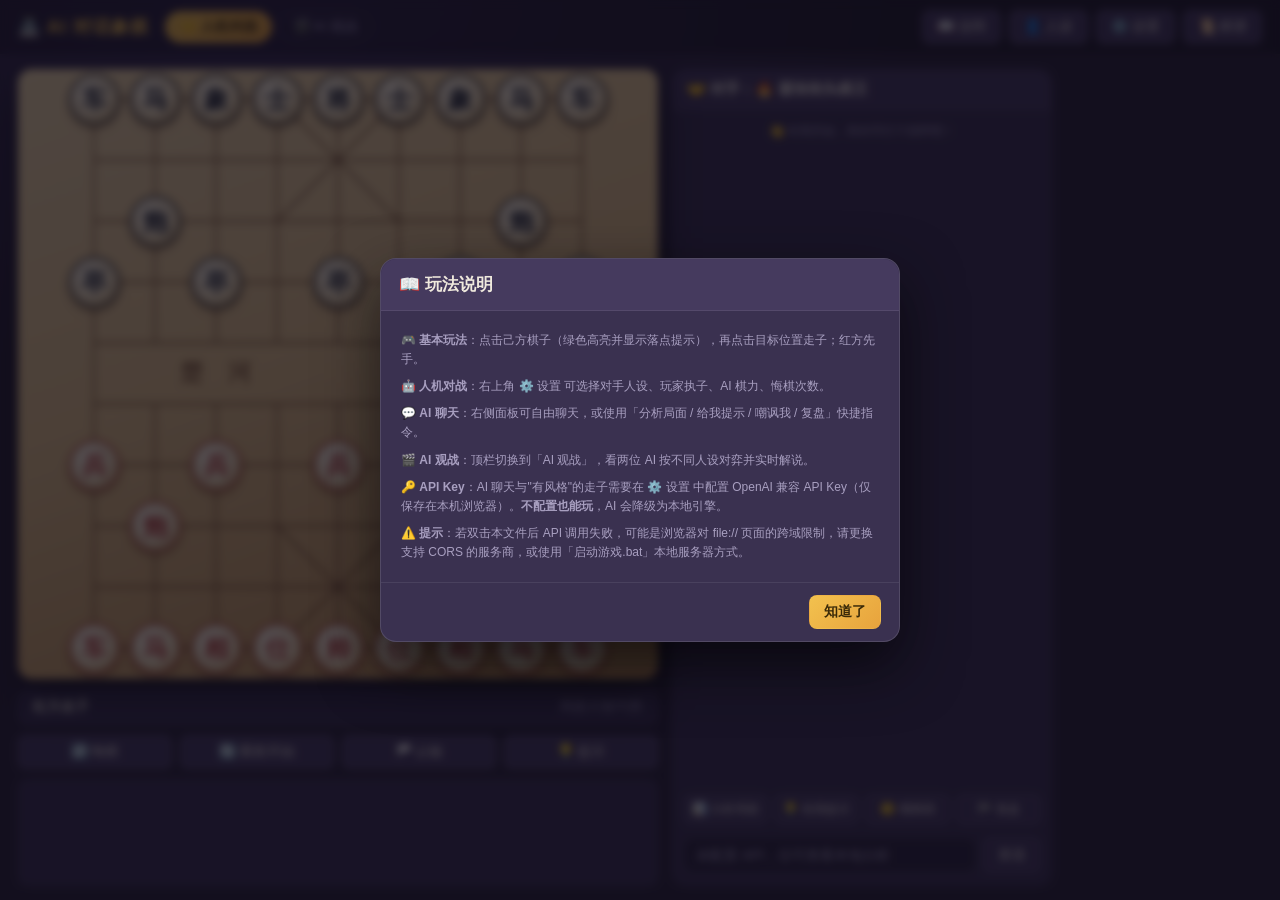
==== ai-chinese-chess.html @ 20f71571 "Add help modal (first-launch auto-show + topbar button), unified restart-confirm dialog for settings" ====
<!DOCTYPE html>
<!-- 单文件版由 scripts/build-single-file.js 生成，请勿手改；修改源码后运行 node scripts/build-single-file.js -->
<html lang="zh-CN">
<head>
  <meta charset="UTF-8">
  <meta name="viewport" content="width=device-width, initial-scale=1.0">
  <meta http-equiv="Content-Security-Policy" content="default-src 'self'; script-src 'self' 'unsafe-inline'; style-src 'self' 'unsafe-inline'; img-src 'self' data:; connect-src https: http:; media-src blob:; object-src 'none'; base-uri 'self'; form-action 'self'">
  <title>AI 对话象棋</title>
  <style>
/* ============================================================
 * style.css — AI 对话象棋
 * ============================================================ */
* { box-sizing: border-box; margin: 0; padding: 0; }

:root {
  --wood-light: #f0d9a8;
  --wood-dark: #b98a4e;
  --wood-line: #7a4a1f;
  --red: #b03a2e;
  --black: #222831;
  --bg: #2b2438;
  --panel: #3a3150;
  --panel-2: #453a5e;
  --text: #efe9dd;
  --muted: #a89fc0;
  --accent: #f2c14e;
  --accent-2: #e8a33d;
  --danger: #e05656;
  --ok: #6fcf97;
}

html, body { height: 100%; }
body {
  font-family: "PingFang SC", "Microsoft YaHei", "Noto Sans CJK SC", sans-serif;
  background: radial-gradient(1200px 700px at 20% 0%, #3b3055 0%, var(--bg) 55%);
  color: var(--text);
  overflow: hidden;
}

#app { height: 100vh; display: flex; flex-direction: column; }

/* ---------- 顶栏 ---------- */
#topbar {
  display: flex; align-items: center; gap: 16px;
  padding: 10px 18px;
  background: rgba(0,0,0,.25);
  border-bottom: 1px solid rgba(255,255,255,.08);
  flex-wrap: wrap;
}
.brand { font-size: 18px; letter-spacing: 1px; white-space: nowrap; }
.brand b { color: var(--accent); }
.mode-tabs { display: flex; gap: 6px; }
.tab {
  padding: 6px 14px; border: 1px solid rgba(255,255,255,.15);
  background: transparent; color: var(--muted); border-radius: 999px;
  cursor: pointer; font-size: 14px; transition: all .15s;
}
.tab:hover { color: var(--text); border-color: rgba(255,255,255,.4); }
.tab.active { background: linear-gradient(135deg, var(--accent), var(--accent-2)); color: #3a2a08; border-color: transparent; font-weight: 700; }
.top-actions { margin-left: auto; display: flex; gap: 8px; }

button {
  font-family: inherit; cursor: pointer;
  border: 1px solid rgba(255,255,255,.18);
  background: var(--panel-2); color: var(--text);
  padding: 7px 14px; border-radius: 8px; font-size: 14px;
  transition: all .15s;
}
button:hover { background: #53477a; border-color: rgba(255,255,255,.35); }
button:disabled { opacity: .45; cursor: not-allowed; }
button.primary { background: linear-gradient(135deg, var(--accent), var(--accent-2)); color: #3a2a08; font-weight: 700; border-color: transparent; }
button.primary:hover { filter: brightness(1.08); }
button.danger { border-color: var(--danger); color: #ff9b9b; }
button.danger:hover { background: rgba(224,86,86,.18); }
button.mini { padding: 4px 10px; font-size: 13px; border-radius: 6px; }

/* ---------- 主区 ---------- */
#main {
  flex: 1; display: flex; gap: 14px; padding: 14px 18px;
  min-height: 0;
}

/* ---------- 棋盘区 ---------- */
#boardPanel {
  flex: 1; display: flex; flex-direction: column; gap: 10px;
  min-width: 0; max-width: 640px;
}
#boardWrap {
  position: relative; aspect-ratio: 8 / 9.6;
  width: 100%; border-radius: 14px;
  box-shadow: 0 18px 40px rgba(0,0,0,.45);
  overflow: hidden;
  background: linear-gradient(160deg, var(--wood-light), #e6c58a 45%, var(--wood-dark));
  user-select: none;
}
#boardCanvas { position: absolute; inset: 0; width: 100%; height: 100%; display: block; }
#piecesLayer { position: absolute; inset: 0; }
#thinkingTag {
  position: absolute; top: 10px; left: 50%; transform: translateX(-50%);
  background: rgba(20,16,40,.85); color: var(--accent);
  padding: 6px 16px; border-radius: 999px; font-size: 13px; z-index: 20;
  box-shadow: 0 4px 14px rgba(0,0,0,.4);
}

/* 棋子 */
.piece {
  position: absolute; z-index: 10;
  border-radius: 50%;
  display: flex; align-items: center; justify-content: center;
  font-weight: 800; font-family: "KaiTi", "STKaiti", "KaiTi_GB2312", serif;
  background: radial-gradient(circle at 32% 28%, #fff7e0 0%, #f3e2bb 55%, #d9b877 100%);
  box-shadow: 0 3px 6px rgba(60,30,0,.45), inset 0 -2px 4px rgba(120,80,20,.35);
  cursor: pointer;
  transition: left .12s ease, top .12s ease, transform .1s;
}
.piece.red { color: var(--red); border: 2.5px solid var(--red); text-shadow: 0 1px 0 rgba(255,255,255,.4); }
.piece.black { color: var(--black); border: 2.5px solid var(--black); text-shadow: 0 1px 0 rgba(255,255,255,.35); }
.piece.selected { outline: 3px solid #2ecc71; outline-offset: 1px; transform: scale(1.06); z-index: 12; }
.piece.opp { cursor: default; }

/* 走子目标提示 */
.target-dot {
  position: absolute; width: 14px; height: 14px; border-radius: 50%;
  background: rgba(46,204,113,.75); transform: translate(-50%, -50%);
  pointer-events: none; z-index: 9;
}
.target-capture {
  position: absolute; width: 76%; height: 76%;
  border: 3px solid rgba(15,10,5,.8); /* 深色圆环：标记可吃掉的棋子，棋子本身保持完全可见 */
  border-radius: 50%;
  transform: translate(-50%, -50%); pointer-events: none; z-index: 9;
}
.last-from { background: rgba(242,193,78,.35); }
.last-to { background: rgba(242,193,78,.5); }
.last-dot {
  position: absolute;
  background: rgba(224,86,86,.92);
  border-radius: 50%;
  transform: translate(-50%, -50%);
  pointer-events: none;
  z-index: 10;
  box-shadow: 0 0 4px rgba(0,0,0,.35);
}
.piece.hint-from { outline: 3px solid #3498db; outline-offset: 1px; }
.piece.hint-to { outline: 3px dashed #3498db; outline-offset: 1px; }

/* 状态栏 */
#statusBar {
  display: flex; justify-content: space-between; align-items: center;
  background: var(--panel); border: 1px solid rgba(255,255,255,.08);
  border-radius: 10px; padding: 8px 14px; font-size: 14px;
}
#statusText { font-weight: 700; }
#statusText.check { color: #ff9b6a; }
#evalText { color: var(--muted); }

#controls { display: flex; gap: 8px; flex-wrap: wrap; }
#controls button { flex: 1; min-width: 90px; }

#moveListWrap {
  background: var(--panel); border: 1px solid rgba(255,255,255,.08);
  border-radius: 10px; padding: 8px 10px;
  height: 130px; overflow-y: auto;
}
#moveList { font-size: 13px; line-height: 1.9; color: var(--text); }
#moveList .mv { display: inline-block; margin-right: 10px; }
#moveList .mv .no { color: var(--muted); margin-right: 4px; }
#moveList .mv.cur { color: var(--accent); font-weight: 700; }

/* ---------- 聊天区 ---------- */
#chatPanel {
  width: 380px; min-width: 300px; max-width: 440px;
  display: flex; flex-direction: column;
  background: var(--panel); border: 1px solid rgba(255,255,255,.08);
  border-radius: 14px; overflow: hidden;
}
#chatHeader {
  padding: 10px 14px; font-size: 15px; font-weight: 700;
  background: var(--panel-2); border-bottom: 1px solid rgba(255,255,255,.08);
  display: flex; align-items: center; gap: 8px;
}
#chatMessages {
  flex: 1; overflow-y: auto; padding: 12px;
  display: flex; flex-direction: column; gap: 8px;
}
.msg { display: flex; }
.msg.user { justify-content: flex-end; }
.msg.sys { justify-content: center; }
.msg.sys { font-size: 12px; color: var(--muted); text-align: center; line-height: 1.5; }
.bubble {
  max-width: 86%; padding: 8px 12px; border-radius: 12px;
  font-size: 14px; line-height: 1.65; white-space: pre-wrap; word-break: break-word;
}
.msg.user .bubble {
  background: linear-gradient(135deg, var(--accent), var(--accent-2));
  color: #3a2a08; border-bottom-right-radius: 4px; font-weight: 500;
}
.msg.ai .bubble {
  background: var(--panel-2); border: 1px solid rgba(255,255,255,.1);
  border-bottom-left-radius: 4px;
}
/* AI 气泡可点击重听配音 */
.msg.ai { cursor: pointer; }
.msg.ai:hover .bubble { border-color: rgba(255,255,255,.28); }
.msg.ai .bubble.err { border-color: var(--danger); color: #ff9b9b; }
.cursor {
  display: inline-block; width: 7px; height: 1.1em;
  background: var(--accent); vertical-align: text-bottom;
  animation: blink .8s steps(1) infinite;
}
@keyframes blink { 50% { opacity: 0; } }

#chatQuick {
  display: grid; grid-template-columns: repeat(4, 1fr); gap: 6px;
  padding: 8px 10px 4px;
}
#chatQuick button { padding: 6px 4px; font-size: 12px; border-radius: 8px; }
#chatInputRow { display: flex; gap: 6px; padding: 8px 10px 12px; }
#chatInput {
  flex: 1; padding: 9px 12px; border-radius: 10px;
  border: 1px solid rgba(255,255,255,.18);
  background: rgba(0,0,0,.25); color: var(--text); font-size: 14px;
  outline: none;
}
#chatInput:focus { border-color: var(--accent); }
#chatInput::placeholder { color: var(--muted); }
#btnStop { padding: 6px 10px; }

/* ---------- 弹窗 ---------- */
.modal {
  position: fixed; inset: 0; z-index: 100;
  background: rgba(10,8,20,.7); backdrop-filter: blur(4px);
  display: flex; align-items: center; justify-content: center;
  padding: 20px;
}
.modal.hidden { display: none; }
.modal-box {
  background: var(--panel); border: 1px solid rgba(255,255,255,.12);
  border-radius: 16px; width: 520px; max-width: 96vw;
  max-height: 90vh; display: flex; flex-direction: column;
  box-shadow: 0 24px 60px rgba(0,0,0,.6);
}
.modal-box.wide { width: 760px; }
.modal-title {
  padding: 14px 18px; font-size: 17px; font-weight: 800;
  background: var(--panel-2); border-bottom: 1px solid rgba(255,255,255,.08);
  border-radius: 16px 16px 0 0;
}
.modal-body {
  flex: 1; min-height: 0; /* flex 列布局下允许收缩，超高时内容区滚动而非被裁剪 */
  padding: 14px 18px; overflow-y: auto; overflow-x: hidden;
}
.modal-foot {
  flex-shrink: 0; /* 底部按钮始终可见，不随内容区压缩 */
  display: flex; justify-content: flex-end; gap: 8px;
  padding: 12px 18px; border-top: 1px solid rgba(255,255,255,.08);
}

fieldset {
  border: 1px solid rgba(255,255,255,.12); border-radius: 10px;
  padding: 10px 14px 12px; margin-bottom: 12px;
}
legend { padding: 0 6px; color: var(--accent); font-weight: 700; font-size: 13px; }
.row { display: flex; align-items: center; gap: 10px; margin: 8px 0; }
.row label { width: 110px; flex-shrink: 0; font-size: 13px; color: var(--muted); }
.row input[type="text"], .row input[type="password"], .row input[type="number"],
.row select, .row textarea {
  flex: 1; min-width: 0; /* 长选项（如音色名）不得撑爆弹窗 */
  padding: 7px 10px; border-radius: 8px;
  border: 1px solid rgba(255,255,255,.18);
  background: rgba(0,0,0,.25); color: var(--text); font-size: 13px;
  outline: none; font-family: inherit;
}
.row textarea { resize: vertical; min-height: 34px; }
.row input:focus, .row select:focus, .row textarea:focus { border-color: var(--accent); }
.row input[type="checkbox"] { width: 18px; height: 18px; accent-color: var(--accent); }
.row input[type="range"] { flex: 1; accent-color: var(--accent); }
.row-inline { display: flex; align-items: center; gap: 10px; flex: 1; }
.hint { font-size: 12px; color: var(--muted); margin: 6px 2px; line-height: 1.6; }
#apiTestResult { font-size: 12px; color: var(--muted); }

/* ---------- 人设管理 ---------- */
.personas-body { display: flex; gap: 16px; min-height: 380px; }
#personaList {
  width: 200px; flex-shrink: 0; border: 1px solid rgba(255,255,255,.12);
  border-radius: 10px; padding: 6px; overflow-y: auto;
}
.p-item {
  padding: 8px 10px; border-radius: 8px; cursor: pointer;
  font-size: 13px; display: flex; gap: 8px; align-items: center;
  margin-bottom: 4px; transition: background .12s;
}
.p-item:hover { background: rgba(255,255,255,.08); }
.p-item.active { background: rgba(242,193,78,.18); outline: 1px solid var(--accent); }
.p-item .tag { margin-left: auto; font-size: 11px; color: var(--muted); }
#personaEditor { flex: 1; display: flex; flex-direction: column; gap: 2px; }
#personaEditorBtns { display: flex; gap: 8px; margin-top: 10px; flex-wrap: wrap; }

/* ---------- 导出 ---------- */
#exportText {
  width: 100%; padding: 10px; border-radius: 10px;
  border: 1px solid rgba(255,255,255,.15);
  background: rgba(0,0,0,.3); color: var(--text);
  font-family: Consolas, Menlo, monospace; font-size: 12px; line-height: 1.6;
  resize: vertical;
}

.hidden { display: none !important; }

/* ---------- 响应式 ---------- */
@media (max-width: 900px) {
  #main { flex-direction: column; overflow-y: auto; }
  #boardPanel { max-width: none; }
  #boardWrap { max-width: 520px; margin: 0 auto; }
  #chatPanel { width: 100%; max-width: none; min-height: 380px; }
  body { overflow: auto; }
}

  </style>
  <link rel="icon" href="data:image/svg+xml,%3Csvg%20xmlns='http://www.w3.org/2000/svg'%20viewBox='0%200%20100%20100'%3E%3Ctext%20y='.9em'%20font-size='90'%3E%F0%9F%8F%AF%3C/text%3E%3C/svg%3E">
</head>
<body>
  <div id="app">
    <!-- 顶栏 -->
    <header id="topbar">
      <div class="brand">🏯 <b>AI 对话象棋</b></div>
      <div class="mode-tabs" id="modeTabs">
        <button class="tab active" data-mode="human">🤝 人机对战</button>
        <button class="tab" data-mode="spectate">🎬 AI 观战</button>
      </div>
      <div class="top-actions">
        <button id="btnHelp" title="玩法说明">📖 说明</button>
        <button id="btnPersonas" title="对手人设管理">👤 人设</button>
        <button id="btnSettings" title="API 与对局设置">⚙️ 设置</button>
        <button id="btnExport" title="导出棋谱">📜 棋谱</button>
      </div>
    </header>

    <main id="main">
      <!-- 棋盘区 -->
      <section id="boardPanel">
        <div id="boardWrap">
          <canvas id="boardCanvas"></canvas>
          <div id="piecesLayer"></div>
          <div id="thinkingTag" class="hidden">🤖 对手思考中…</div>
        </div>
        <div id="statusBar">
          <span id="statusText">红方走子</span>
          <span id="evalText">均势</span>
        </div>
        <div id="controls">
          <button id="btnUndo">↩️ 悔棋</button>
          <button id="btnRestart">🔄 重新开始</button>
          <button id="btnResign">🏳️ 认输</button>
          <button id="btnHint">💡 提示</button>
          <button id="btnPause" class="hidden">⏸️ 暂停</button>
        </div>
        <div id="moveListWrap"><div id="moveList"></div></div>
      </section>

      <!-- 聊天区 -->
      <aside id="chatPanel">
        <div id="chatHeader">
          <span id="chatOpponent">🤝 对局中</span>
        </div>
        <div id="chatMessages"></div>
        <div id="chatQuick">
          <button data-action="analyze">📊 分析局面</button>
          <button data-action="hint">💡 给我提示</button>
          <button data-action="taunt">😏 嘲讽我</button>
          <button data-action="review">🏁 复盘</button>
        </div>
        <div id="chatInputRow">
          <input id="chatInput" type="text" placeholder="和对手聊聊… (Enter 发送)" autocomplete="off">
          <button id="btnSend">发送</button>
          <button id="btnStop" class="hidden" title="停止生成">⏹</button>
        </div>
      </aside>
    </main>
  </div>

  <!-- ======== 玩法说明弹窗 ======== -->
  <div id="modalHelp" class="modal hidden">
    <div class="modal-box">
      <div class="modal-title">📖 玩法说明</div>
      <div class="modal-body">
        <div class="hint">
          <p style="margin:0 0 8px;">🎮 <b>基本玩法</b>：点击己方棋子（绿色高亮并显示落点提示），再点击目标位置走子；红方先手。</p>
          <p style="margin:0 0 8px;">🤖 <b>人机对战</b>：右上角 ⚙️ 设置 可选择对手人设、玩家执子、AI 棋力、悔棋次数。</p>
          <p style="margin:0 0 8px;">💬 <b>AI 聊天</b>：右侧面板可自由聊天，或使用「分析局面 / 给我提示 / 嘲讽我 / 复盘」快捷指令。</p>
          <p style="margin:0 0 8px;">🎬 <b>AI 观战</b>：顶栏切换到「AI 观战」，看两位 AI 按不同人设对弈并实时解说。</p>
          <p style="margin:0 0 8px;">🔑 <b>API Key</b>：AI 聊天与"有风格"的走子需要在 ⚙️ 设置 中配置 OpenAI 兼容 API Key（仅保存在本机浏览器）。<b>不配置也能玩</b>，AI 会降级为本地引擎。</p>
          <p style="margin:0;">⚠️ <b>提示</b>：若双击本文件后 API 调用失败，可能是浏览器对 file:// 页面的跨域限制，请更换支持 CORS 的服务商，或使用「启动游戏.bat」本地服务器方式。</p>
        </div>
      </div>
      <div class="modal-foot">
        <button id="btnHelpClose" class="primary">知道了</button>
      </div>
    </div>
  </div>

  <!-- ======== 通用确认弹窗 ======== -->
  <div id="modalConfirm" class="modal hidden">
    <div class="modal-box">
      <div class="modal-title">ℹ️ 提示</div>
      <div class="modal-body"><div id="confirmText"></div></div>
      <div class="modal-foot">
        <button id="btnConfirmNo">暂不重开</button>
        <button id="btnConfirmYes" class="primary">立即重开</button>
      </div>
    </div>
  </div>

  <!-- ======== 设置弹窗 ======== -->
  <div id="modalSettings" class="modal hidden">
    <div class="modal-box">
      <div class="modal-title">⚙️ 设置</div>
      <div class="modal-body">
        <fieldset>
          <legend>🤖 LLM API（OpenAI 兼容格式）</legend>
          <div class="row">
            <label>服务商</label>
            <select id="setProvider"></select>
          </div>
          <div class="row">
            <label>Base URL</label>
            <input id="setBaseUrl" type="text" placeholder="https://api.xxx.com/v1">
          </div>
          <div class="row">
            <label>模型</label>
            <input id="setModel" type="text" placeholder="model-name">
          </div>
          <div class="row">
            <label>API Key</label>
            <input id="setApiKey" type="password" placeholder="sk-...">
          </div>
          <div class="row">
            <label></label>
            <span class="row-inline">
              <button id="btnTestApi" class="mini">🔌 测试连接</button>
              <span id="apiTestResult"></span>
            </span>
          </div>
          <div class="hint">Key 仅保存在浏览器本地（localStorage），用于直接调用所选服务的接口。</div>
        </fieldset>

        <fieldset>
          <legend>⚔️ 人机对战</legend>
          <div class="row">
            <label>对手人设</label>
            <select id="setAiPersona"></select>
          </div>
          <div class="row">
            <label>玩家执子</label>
            <select id="setPlayerColor">
              <option value="r">红方（先手）</option>
              <option value="b">黑方（后手）</option>
            </select>
          </div>
          <div class="row">
            <label>AI 棋力</label>
            <select id="setDifficulty">
              <option value="0">LLM 自由选择（对话联动）</option>
              <option value="1">入门</option>
              <option value="2">初级</option>
              <option value="3">中级（推荐）</option>
              <option value="4">高级</option>
            </select>
          </div>
          <div class="row">
            <label>悔棋次数</label>
            <input id="setMaxUndo" type="number" min="0" max="5" value="2">
          </div>
        </fieldset>

        <fieldset>
          <legend>🎬 AI 观战</legend>
          <div class="row">
            <label>红方人设</label>
            <select id="setRedPersona"></select>
          </div>
          <div class="row">
            <label>黑方人设</label>
            <select id="setBlackPersona"></select>
          </div>
          <div class="row">
            <label>每步间隔</label>
            <select id="setInterval">
              <option value="1500">快（1.5 秒）</option>
              <option value="3000">中（3 秒）</option>
              <option value="5000">慢（5 秒）</option>
            </select>
          </div>
        </fieldset>

        <fieldset>
          <legend>🔊 音效</legend>
          <div class="row">
            <label>落子/吃子音效</label>
            <input id="setSound" type="checkbox" checked>
          </div>
        </fieldset>

        <fieldset>
          <legend>🗣️ AI 配音（TTS）</legend>
          <div class="row">
            <label>AI 发言自动配音</label>
            <input id="setTtsEnabled" type="checkbox" checked>
          </div>
          <div class="row">
            <label>配音引擎</label>
            <select id="setTtsEngine">
              <option value="browser">浏览器自带（免费离线）</option>
              <option value="cloud">云端 TTS API（更自然）</option>
            </select>
          </div>
          <div class="row">
            <label>TTS 服务商</label>
            <select id="setTtsProvider"></select>
          </div>
          <div class="row">
            <label>浏览器音色</label>
            <select id="setTtsBrowserVoice">
              <option value="auto">自动选择</option>
            </select>
          </div>
          <div class="row">
            <label>TTS 接口地址</label>
            <input id="setTtsBaseUrl" type="text" placeholder="https://api.openai.com/v1">
          </div>
          <div class="row">
            <label>TTS API Key</label>
            <input id="setTtsApiKey" type="password" placeholder="sk-…">
          </div>
          <div class="row">
            <label>TTS 模型</label>
            <input id="setTtsModel" type="text" placeholder="tts-1">
          </div>
          <div class="row">
            <label>TTS 音色</label>
            <input id="setTtsVoice" type="text" placeholder="alloy" list="cloudVoiceList">
          </div>
          <datalist id="cloudVoiceList"></datalist>
          <div class="hint">火山方舟（豆包）需在方舟控制台开通语音合成，模型填「推理接入点」（ep-…）；阿里云百炼选 qwen-tts 系列模型。音色名可手填任意服务商支持的 ID。</div>
          <div class="row">
            <label>配音试听（按当前引擎）</label>
            <button type="button" id="btnTtsPreview" class="mini">▶ 播放</button>
          </div>
        </fieldset>

        <fieldset>
          <legend>💬 聊天与解说</legend>
          <div class="row">
            <label>观战实时解说</label>
            <input id="setCommentary" type="checkbox" checked>
          </div>
          <div class="row">
            <label>自动反应好棋/坏棋</label>
            <input id="setAutoTaunt" type="checkbox" checked>
          </div>
          <div class="row">
            <label>终局自动复盘</label>
            <input id="setAutoReview" type="checkbox" checked>
          </div>
          <div class="row">
            <label>流式输出</label>
            <input id="setStreaming" type="checkbox" checked>
          </div>
        </fieldset>
      </div>
      <div class="modal-foot">
        <button id="btnSettingsSave" class="primary">保存</button>
        <button id="btnSettingsCancel">取消</button>
      </div>
    </div>
  </div>

  <!-- ======== 人设管理弹窗 ======== -->
  <div id="modalPersonas" class="modal hidden">
    <div class="modal-box wide">
      <div class="modal-title">👤 对手人设管理</div>
      <div class="modal-body personas-body">
        <div id="personaList"></div>
        <div id="personaEditor">
          <div class="row"><label>名称</label><input id="pName" type="text"></div>
          <div class="row"><label>头像</label><input id="pEmoji" type="text" maxlength="4"></div>
          <div class="row"><label>性格与说话风格</label><textarea id="pDesc" rows="3"></textarea></div>
          <div class="row">
            <label>棋风</label>
            <select id="pStyle">
              <option value="aggressive">激进</option>
              <option value="solid">稳健</option>
              <option value="risky">冒险</option>
              <option value="cautious">谨慎</option>
              <option value="balanced">均衡</option>
            </select>
          </div>
          <div class="row">
            <label>音色（可选）</label>
            <select id="pVoice">
              <option value="">跟随全局默认</option>
            </select>
          </div>
          <div class="row"><label>嘲讽倾向 <span id="pTauntVal"></span></label><input id="pTaunt" type="range" min="0" max="10" value="5"></div>
          <div class="row"><label>话痨程度 <span id="pTalkVal"></span></label><input id="pTalk" type="range" min="0" max="10" value="5"></div>
          <div class="row"><label>附加指令</label><textarea id="pExtra" rows="2" placeholder="追加到 AI 提示词的额外要求，如：回复不超过 20 字"></textarea></div>
          <div id="personaEditorBtns">
            <button id="btnPNew" class="mini">➕ 新建</button>
            <button id="btnPDupe" class="mini hidden">📋 复制为新</button>
            <button id="btnPSave" class="mini primary">💾 保存</button>
            <button id="btnPDelete" class="mini danger hidden">🗑️ 删除</button>
          </div>
          <div id="personaEditHint" class="hint"></div>
        </div>
      </div>
      <div class="modal-foot">
        <button id="btnPersonasClose" class="primary">完成</button>
      </div>
    </div>
  </div>

  <!-- ======== 棋谱导出弹窗 ======== -->
  <div id="modalExport" class="modal hidden">
    <div class="modal-box">
      <div class="modal-title">📜 棋谱导出</div>
      <div class="modal-body">
        <textarea id="exportText" rows="12" readonly></textarea>
      </div>
      <div class="modal-foot">
        <button id="btnExportCopy">📋 复制</button>
        <button id="btnExportDownload">⬇️ 下载 .txt</button>
        <button id="btnExportClose" class="primary">关闭</button>
      </div>
    </div>
  </div>

  <!-- 脚本（经典 script 加载，无构建，双击可开） -->
    <script>
/* ============================================================
 * engine.js — 中国象棋规则引擎（零依赖，纯逻辑）
 * 棋盘坐标：row 0~9（上→下），col 0~8（左→右）
 *   红方在下（row 7~9 为九宫），黑方在上（row 0~2 为九宫）
 * 棋子编码：{ type: 'K'|'A'|'B'|'N'|'R'|'C'|'P', color: 'r'|'b' }
 *   K帅/将 A仕/士 B相/象 N马 R车 C炮 P兵/卒
 * ============================================================ */
(function (global) {
  'use strict';

  const ROWS = 10, COLS = 9;
  const RED = 'r', BLACK = 'b';
  const START_FEN = 'rnbakabnr/9/1c5c1/p1p1p1p1p/9/9/P1P1P1P1P/1C5C1/9/RNBAKABNR w - - 0 1';

  // FEN 字符 → 棋子
  const FEN_MAP = {
    K: { t: 'K', c: RED }, A: { t: 'A', c: RED }, B: { t: 'B', c: RED },
    N: { t: 'N', c: RED }, R: { t: 'R', c: RED }, C: { t: 'C', c: RED }, P: { t: 'P', c: RED },
    k: { t: 'K', c: BLACK }, a: { t: 'A', c: BLACK }, b: { t: 'B', c: BLACK },
    n: { t: 'N', c: BLACK }, r: { t: 'R', c: BLACK }, c: { t: 'C', c: BLACK }, p: { t: 'P', c: BLACK },
  };

  // 棋子显示名：[0]=红 [1]=黑
  const PIECE_NAME = { K: ['帅', '将'], A: ['仕', '士'], B: ['相', '象'], N: ['马', '马'], R: ['车', '车'], C: ['炮', '炮'], P: ['兵', '卒'] };
  const PIECE_FEN = { K: 'K', A: 'A', B: 'B', N: 'N', R: 'R', C: 'C', P: 'P' };

  // 子力价值
  const PIECE_VALUE = { K: 100000, A: 200, B: 200, N: 400, C: 450, R: 900, P: 100 };

  // —— 位置价值表（红方视角）——
  // M_TABLE 上下对称，无需镜像；C_TABLE 黑方按 9-r 镜像（否则黑炮会被鼓励待在己方半场）；
  // P_TABLE 双色按同一绝对行查表（保持过河兵在河界两侧的连续分布），crossedRiver 已按颜色区分过河
  const M_TABLE = [
    [-8, -6, -4, -4, -4, -4, -4, -6, -8],
    [-6, -4, 0, 0, 0, 0, 0, -4, -6],
    [-4, 0, 2, 4, 4, 4, 2, 0, -4],
    [-4, 0, 4, 6, 6, 6, 4, 0, -4],
    [-4, 0, 4, 6, 8, 6, 4, 0, -4],
    [-4, 0, 4, 6, 8, 6, 4, 0, -4],
    [-4, 0, 4, 6, 6, 6, 4, 0, -4],
    [-4, 0, 2, 4, 4, 4, 2, 0, -4],
    [-6, -4, 0, 0, 0, 0, 0, -4, -6],
    [-8, -6, -4, -4, -4, -4, -4, -6, -8],
  ];
  const C_TABLE = [
    [0, 0, 0, 0, 0, 0, 0, 0, 0],
    [0, 2, 4, 4, 4, 4, 4, 2, 0],
    [0, 4, 6, 6, 8, 6, 6, 4, 0],
    [0, 4, 6, 8, 10, 8, 6, 4, 0],
    [0, 4, 6, 8, 10, 8, 6, 4, 0],
    [0, 0, 0, 0, 0, 0, 0, 0, 0],
    [0, 0, 0, 0, 0, 0, 0, 0, 0],
    [0, 0, 0, 0, 0, 0, 0, 0, 0],
    [0, 0, 0, 0, 0, 0, 0, 0, 0],
    [0, 0, 0, 0, 0, 0, 0, 0, 0],
  ];
  const P_TABLE = [
    [0, 0, 0, 0, 0, 0, 0, 0, 0],
    [0, 0, 0, 0, 0, 0, 0, 0, 0],
    [0, 0, 0, 0, 0, 0, 0, 0, 0],
    [0, 0, 0, 0, 0, 0, 0, 0, 0],
    [6, 8, 10, 16, 20, 16, 10, 8, 6],
    [4, 6, 8, 12, 16, 12, 8, 6, 4],
    [2, 4, 6, 10, 12, 10, 6, 4, 2],
    [0, 2, 2, 4, 6, 4, 2, 2, 0],
    [0, 0, 0, 0, 0, 0, 0, 0, 0],
    [0, 0, 0, 0, 0, 0, 0, 0, 0],
  ];
  const K_TABLE_RED = (() => {
    const t = [];
    for (let r = 0; r < 10; r++) t.push(new Array(9).fill(0));
    t[7] = [0, 0, 0, 6, 8, 6, 0, 0, 0];
    t[8] = [0, 0, 0, 10, 12, 10, 0, 0, 0];
    t[9] = [0, 0, 0, 6, 8, 6, 0, 0, 0];
    return t;
  })();

  // —— 基础工具 ——
  function emptyBoard() {
    const b = [];
    for (let r = 0; r < ROWS; r++) b.push(new Array(COLS).fill(null));
    return b;
  }
  function cloneBoard(b) { return b.map(row => row.slice()); }
  function inBoard(r, c) { return r >= 0 && r < 10 && c >= 0 && c < 9; }
  function inPalace(r, c, color) { return c >= 3 && c <= 5 && (color === RED ? r >= 7 : r <= 2); }
  function crossedRiver(r, color) { return color === RED ? r <= 4 : r >= 5; }

  // —— FEN ——
  function parseFEN(fen) {
    const parts = fen.trim().split(/\s+/);
    const ranks = parts[0].split('/');
    const board = emptyBoard();
    for (let r = 0; r < 10; r++) {
      let c = 0;
      for (const ch of ranks[r]) {
        if (/\d/.test(ch)) { c += parseInt(ch, 10); }
        else { const info = FEN_MAP[ch]; board[r][c] = { type: info.t, color: info.c }; c++; }
      }
    }
    return { board, turn: parts[1] === 'b' ? BLACK : RED };
  }
  function toFEN(board, turn) {
    const ranks = [];
    for (let r = 0; r < 10; r++) {
      let s = '', empty = 0;
      for (let c = 0; c < 9; c++) {
        const p = board[r][c];
        if (!p) { empty++; continue; }
        if (empty) { s += empty; empty = 0; }
        s += p.color === RED ? PIECE_FEN[p.type] : PIECE_FEN[p.type].toLowerCase();
      }
      if (empty) s += empty;
      ranks.push(s);
    }
    return ranks.join('/') + ' ' + (turn === RED ? 'w' : 'b') + ' - - 0 1';
  }
  function findKing(board, color) {
    for (let r = 0; r < 10; r++) for (let c = 0; c < 9; c++) {
      const p = board[r][c];
      if (p && p.type === 'K' && p.color === color) return { r, c };
    }
    return null;
  }

  // —— 攻击判定：位于 (fr,fc) 的棋子 p 能否攻击到 (tr,tc)（含吃子/将军）——
  function attacks(board, fr, fc, tr, tc) {
    const p = board[fr][fc];
    if (!p) return false;
    const t = p.type;
    const adr = Math.abs(tr - fr), adc = Math.abs(tc - fc);
    switch (t) {
      case 'K': {
        if (fr === tr && fc === tc) return false; // 自身坐标：避免飞将循环无限下探
        if (adr + adc === 1 && inPalace(tr, tc, p.color)) return true;
        // 飞将（帅/将同列直对且中间无子）
        if (fc === tc) {
          const step = tr > fr ? 1 : -1;
          let rr = fr + step;
          while (rr !== tr) { if (board[rr][fc]) return false; rr += step; }
          const target = board[tr][tc];
          return !!(target && target.type === 'K' && target.color !== p.color);
        }
        return false;
      }
      case 'A':
        return adr === 1 && adc === 1 && inPalace(tr, tc, p.color);
      case 'B': {
        if (adr !== 2 || adc !== 2) return false;
        if (board[fr + Math.sign(tr - fr)][fc + Math.sign(tc - fc)]) return false; // 象眼
        if (p.color === RED ? tr < 5 : tr > 4) return false; // 不可过河
        return true;
      }
      case 'N': {
        if (!((adr === 2 && adc === 1) || (adr === 1 && adc === 2))) return false;
        if (adr === 2) return !board[fr + Math.sign(tr - fr)][fc]; // 蹩马腿
        return !board[fr][fc + Math.sign(tc - fc)];
      }
      case 'R': {
        if (fr !== tr && fc !== tc) return false;
        if (fr === tr) {
          const s = Math.sign(tc - fc);
          for (let c = fc + s; c !== tc; c += s) if (board[fr][c]) return false;
        } else {
          const s = Math.sign(tr - fr);
          for (let r = fr + s; r !== tr; r += s) if (board[r][fc]) return false;
        }
        return true;
      }
      case 'C': {
        if (fr !== tr && fc !== tc) return false;
        let cnt = 0;
        if (fr === tr) {
          const s = Math.sign(tc - fc);
          for (let c = fc + s; c !== tc; c += s) if (board[fr][c]) cnt++;
        } else {
          const s = Math.sign(tr - fr);
          for (let r = fr + s; r !== tr; r += s) if (board[r][fc]) cnt++;
        }
        return cnt === 1; // 炮须隔一子（炮架）才能吃/将军
      }
      case 'P': {
        if (adr + adc !== 1) return false;
        if (p.color === RED ? tr > fr : tr < fr) return false; // 不可后退
        if (adc === 1 && !crossedRiver(fr, p.color)) return false; // 横向须过河
        return true;
      }
      default: return false;
    }
  }

  function isAttacked(board, r, c, byColor) {
    for (let rr = 0; rr < 10; rr++) for (let cc = 0; cc < 9; cc++) {
      const p = board[rr][cc];
      if (p && p.color === byColor && attacks(board, rr, cc, r, c)) return true;
    }
    return false;
  }

  // —— 走法生成 ——
  function targetsFrom(board, r, c, p) {
    const out = [];
    const t = p.type, color = p.color;
    const push = (tr, tc) => { if (inBoard(tr, tc)) out.push([tr, tc]); };
    switch (t) {
      case 'K': {
        for (const [dr, dc] of [[-1, 0], [1, 0], [0, -1], [0, 1]]) {
          const tr = r + dr, tc = c + dc;
          if (inBoard(tr, tc) && inPalace(tr, tc, color)) push(tr, tc);
        }
        for (const dir of [-1, 1]) { // 飞将吃
          let rr = r + dir;
          while (rr >= 0 && rr < 10) {
            const q = board[rr][c];
            if (q) { if (q.type === 'K' && q.color !== color) push(rr, c); break; }
            rr += dir;
          }
        }
        break;
      }
      case 'A': {
        for (const [dr, dc] of [[-1, -1], [-1, 1], [1, -1], [1, 1]]) {
          const tr = r + dr, tc = c + dc;
          if (inBoard(tr, tc) && inPalace(tr, tc, color)) push(tr, tc);
        }
        break;
      }
      case 'B': {
        for (const [dr, dc] of [[-2, -2], [-2, 2], [2, -2], [2, 2]]) {
          const tr = r + dr, tc = c + dc;
          if (!inBoard(tr, tc)) continue;
          if (board[r + dr / 2][c + dc / 2]) continue; // 象眼
          if (color === RED ? tr >= 5 : tr <= 4) push(tr, tc);
        }
        break;
      }
      case 'N': {
        for (const [dr, dc] of [[-2, -1], [-2, 1], [-1, -2], [-1, 2], [1, -2], [1, 2], [2, -1], [2, 1]]) {
          const tr = r + dr, tc = c + dc;
          if (!inBoard(tr, tc)) continue;
          const lr = Math.abs(dr) === 2 ? r + dr / 2 : r;
          const lc = Math.abs(dr) === 2 ? c : c + dc / 2;
          if (!board[lr][lc]) push(tr, tc);
        }
        break;
      }
      case 'R': {
        for (const [dr, dc] of [[-1, 0], [1, 0], [0, -1], [0, 1]]) {
          let tr = r + dr, tc = c + dc;
          while (inBoard(tr, tc)) {
            const q = board[tr][tc];
            if (!q) push(tr, tc);
            else { push(tr, tc); break; }
            tr += dr; tc += dc;
          }
        }
        break;
      }
      case 'C': {
        for (const [dr, dc] of [[-1, 0], [1, 0], [0, -1], [0, 1]]) {
          let tr = r + dr, tc = c + dc, jumped = false;
          while (inBoard(tr, tc)) {
            const q = board[tr][tc];
            if (!jumped) {
              if (!q) push(tr, tc); else jumped = true;
            } else {
              if (q) { push(tr, tc); break; }
            }
            tr += dr; tc += dc;
          }
        }
        break;
      }
      case 'P': {
        const fwd = color === RED ? -1 : 1;
        push(r + fwd, c);
        if (crossedRiver(r, color)) { push(r, c - 1); push(r, c + 1); }
        break;
      }
    }
    return out;
  }

  function genMoves(board, color) {
    const moves = [];
    for (let r = 0; r < 10; r++) for (let c = 0; c < 9; c++) {
      const p = board[r][c];
      if (!p || p.color !== color) continue;
      for (const [tr, tc] of targetsFrom(board, r, c, p)) {
        const tp = board[tr][tc];
        if (tp && tp.color === color) continue; // 不吃己方
        moves.push({ fr: r, fc: c, tr, tc, piece: p.type, color, captured: tp ? tp.type : null });
      }
    }
    return moves;
  }

  function makeMove(board, move) {
    const nb = cloneBoard(board);
    nb[move.tr][move.tc] = nb[move.fr][move.fc];
    nb[move.fr][move.fc] = null;
    return nb;
  }

  /** 合法走法：过滤掉走完后己方被将军（含送将/面对面）的走法 */
  function legalMoves(board, color) {
    const king = findKing(board, color);
    if (!king) return [];
    const all = genMoves(board, color);
    const out = [];
    const opp = color === RED ? BLACK : RED;
    for (const m of all) {
      const nb = makeMove(board, m);
      // 帅/将移动时须检查其新位置是否被将军，其余棋子检查帅原位
      const kr = m.piece === 'K' ? m.tr : king.r;
      const kc = m.piece === 'K' ? m.tc : king.c;
      if (!isAttacked(nb, kr, kc, opp)) out.push(m);
    }
    return out;
  }

  /** 局面状态 */
  function gameStatus(board, turn) {
    const moves = legalMoves(board, turn);
    if (moves.length > 0) return { status: 'playing', moves };
    const king = findKing(board, turn);
    if (!king) return { status: 'checkmate', moves }; // 帅/将已被吃掉（如飞将吃），视同将死
    const inCheck = isAttacked(board, king.r, king.c, turn === RED ? BLACK : RED);
    return { status: inCheck ? 'checkmate' : 'stalemate', moves }; // 象棋中困毙亦判负
  }

  // —— 局面评估（红正黑负）——
  function evaluate(board) {
    let score = 0;
    for (let r = 0; r < 10; r++) for (let c = 0; c < 9; c++) {
      const p = board[r][c];
      if (!p) continue;
      let v = PIECE_VALUE[p.type];
      switch (p.type) {
        case 'N': v += M_TABLE[r][c]; break;
        case 'C': v += C_TABLE[p.color === RED ? r : 9 - r][c]; break;
        case 'P':
          v += P_TABLE[r][c];
          if (crossedRiver(r, p.color)) v += 40;
          break;
        case 'R':
          if (p.color === RED ? r >= 7 : r <= 2) v += 12;
          if (r === 0 || r === 9) v -= 6;
          break;
        case 'K':
          v += p.color === RED ? K_TABLE_RED[r][c] : K_TABLE_RED[9 - r][c];
          break;
        default: break;
      }
      score += p.color === RED ? v : -v;
    }
    return score;
  }

  /** 评估摘要（供聊天/状态栏） */
  function evalSummary(board) {
    const s = evaluate(board);
    const diff = Math.abs(s);
    let label;
    if (s > 150) label = '红方明显占优';
    else if (s > 30) label = '红方略占优势';
    else if (s < -150) label = '黑方明显占优';
    else if (s < -30) label = '黑方略占优势';
    else label = '局面大致均势';
    return { score: s, label, diff: Math.round(diff) };
  }

  // —— 中文记谱 ——
  const CN_NUM = ['一', '二', '三', '四', '五', '六', '七', '八', '九'];
  const CN_STEP = ['', '一', '二', '三', '四', '五', '六', '七', '八', '九'];

  function notation(board, m) {
    const p = board[m.fr][m.fc];
    if (!p) return '?';
    const color = p.color;
    const name = PIECE_NAME[p.type][color === RED ? 0 : 1];
    // 同列同型棋子 → 前/中/后
    let same = [];
    for (let r = 0; r < 10; r++) {
      const q = board[r][m.fc];
      if (q && q.type === p.type && q.color === color) same.push(r);
    }
    let prefix;
    let positional = false; // 前/中/后 需放在棋子名之前
    if (same.length >= 2) {
      const sorted = [...same].sort((a, b) => (color === RED ? a - b : b - a));
      const idx = sorted.indexOf(m.fr);
      if (idx === 0) prefix = '前';
      else if (same.length === 2 || idx === same.length - 1) prefix = '后';
      else prefix = '中';
      positional = true;
    } else {
      prefix = color === RED ? CN_NUM[8 - m.fc] : String(m.fc + 1);
    }
    const colStr = (c) => (color === RED ? CN_NUM[8 - c] : String(c + 1));
    const dr = m.tr - m.fr;
    let action;
    if (dr === 0) {
      action = '平' + colStr(m.tc);
    } else {
      const advance = color === RED ? dr < 0 : dr > 0;
      const word = advance ? '进' : '退';
      if (p.type === 'N' || p.type === 'A' || p.type === 'B') {
        action = word + colStr(m.tc);
      } else {
        // 步数：红方用汉字，黑方用阿拉伯数字
        const steps = Math.abs(dr);
        action = word + (color === RED ? CN_STEP[steps] : String(steps));
      }
    }
    // 将军标记
    const nb = makeMove(board, m);
    const opp = color === RED ? BLACK : RED;
    const k = findKing(nb, opp);
    const check = k && isAttacked(nb, k.r, k.c, color);
    let s = (positional ? prefix + name : name + prefix) + action;
    if (m.captured) s += '吃';
    if (check) s += '+';
    return s;
  }

  /** 走法 → 坐标串，如 (row2,col4)→(row2,col5) = "e2f2"（列字母 a-i + 行号 0-9） */
  function moveToCoord(m) {
    return String.fromCharCode(97 + m.fc) + m.fr + String.fromCharCode(97 + m.tc) + m.tr;
  }
  function coordToMove(board, coord) {
    if (!coord || typeof coord !== 'string' || coord.length !== 4) return null;
    const fc = coord.charCodeAt(0) - 97, fr = +coord[1], tc = coord.charCodeAt(2) - 97, tr = +coord[3];
    if (!inBoard(fr, fc) || !inBoard(tr, tc)) return null;
    const p = board[fr][fc];
    if (!p) return null;
    return { fr, fc, tr, tc, piece: p.type, color: p.color, captured: board[tr][tc] ? board[tr][tc].type : null };
  }

  global.ChessEngine = {
    ROWS, COLS, RED, BLACK, START_FEN,
    PIECE_NAME, PIECE_VALUE,
    emptyBoard, cloneBoard, parseFEN, toFEN, findKing,
    targetsFrom, genMoves, legalMoves, makeMove,
    attacks, isAttacked, gameStatus,
    evaluate, evalSummary,
    notation, moveToCoord, coordToMove,
  };
})(typeof window !== 'undefined' ? window : globalThis);

  </script>
    <script>
/* ============================================================
 * ai.js — 本地搜索引擎：negamax alpha-beta + 迭代加深
 * 用途：生成候选走法交给 LLM 挑选、玩家提示、纯引擎降级下棋
 * ============================================================ */
(function (global) {
  'use strict';
  const Eng = global.ChessEngine;
  const RED = Eng.RED, BLACK = Eng.BLACK;

  /** MVV-LVA 走法排序分（吃子优先，吃的子越贵越靠前） */
  function moveOrderScore(m) {
    if (!m.captured) return 0;
    return 1000 + (Eng.PIECE_VALUE[m.captured] || 0) - (Eng.PIECE_VALUE[m.piece] || 0) / 10;
  }

  /** 静态搜索：只看吃子，避免水平线效应 */
  function quiesce(board, turn, alpha, beta, deadline, qDepth) {
    const stand = turn === RED ? Eng.evaluate(board) : -Eng.evaluate(board);
    if (stand >= beta) return beta;
    if (stand > alpha) alpha = stand;
    if (qDepth <= 0 || Date.now() > deadline) return alpha;
    const moves = Eng.legalMoves(board, turn).filter(m => m.captured);
    moves.sort((a, b) => moveOrderScore(b) - moveOrderScore(a));
    for (const m of moves) {
      if (Date.now() > deadline) break;
      const nb = Eng.makeMove(board, m);
      const s = -quiesce(nb, turn === RED ? BLACK : RED, -beta, -alpha, deadline, qDepth - 1);
      if (s >= beta) return beta;
      if (s > alpha) alpha = s;
    }
    return alpha;
  }

  function negamax(board, turn, depth, alpha, beta, deadline, qDepth) {
    // 超时兜底：返回静态评估而非 0，避免把"未搜索"误当作"均势"混入候选排序
    if (Date.now() > deadline) return turn === RED ? Eng.evaluate(board) : -Eng.evaluate(board);
    const moves = Eng.legalMoves(board, turn);
    if (moves.length === 0) return -999999; // 将死/困毙 → 走棋方负
    if (depth <= 0) return quiesce(board, turn, alpha, beta, deadline, qDepth);

    moves.sort((a, b) => moveOrderScore(b) - moveOrderScore(a));
    let best = -Infinity;
    for (const m of moves) {
      if (Date.now() > deadline) break;
      const nb = Eng.makeMove(board, m);
      const s = -negamax(nb, turn === RED ? BLACK : RED, depth - 1, -beta, -alpha, deadline, qDepth);
      if (s > best) best = s;
      if (best > alpha) alpha = best;
      if (alpha >= beta) break;
    }
    return best === -Infinity ? (turn === RED ? Eng.evaluate(board) : -Eng.evaluate(board)) : best;
  }

  /**
   * 搜索主入口
   * @param {Array} board 棋盘
   * @param {string} turn 当前走棋方
   * @param {Object} opts { depth, timeLimit, topN }
   * @returns {{move, score, candidates:[{move,score,notation,coord}]}}
   */
  function search(board, turn, opts) {
    opts = opts || {};
    const maxDepth = Math.max(1, Math.min(6, opts.depth || 3));
    const timeLimit = opts.timeLimit || 1200;
    const topN = opts.topN || 5;
    const qDepth = opts.qDepth != null ? opts.qDepth : 4;
    const deadline = Date.now() + timeLimit;

    const rootMoves = Eng.legalMoves(board, turn);
    if (rootMoves.length === 0) return { move: null, score: 0, candidates: [] };

    let lastScores = null;
    let prevScores = null;
    for (let d = 1; d <= maxDepth; d++) {
      // 上一层的排序作为本层走法顺序
      const seq = lastScores
        ? lastScores.slice().sort((a, b) => b.score - a.score).map(x => x.move)
        : rootMoves.slice().sort((a, b) => moveOrderScore(b) - moveOrderScore(a));
      const scored = seq.map(m => ({ move: m, score: -Infinity }));
      let alpha = -Infinity, beta = Infinity;
      for (const m of seq) {
        if (Date.now() > deadline) break;
        const nb = Eng.makeMove(board, m);
        const s = -negamax(nb, turn === RED ? BLACK : RED, d - 1, -beta, -alpha, deadline, qDepth);
        const entry = scored.find(x => x.move === m);
        if (entry) entry.score = s;
        if (s > alpha) alpha = s;
      }
      prevScores = lastScores; // 保留上一层完整结果，用于本层超时未重评的走法
      lastScores = scored;
      if (Date.now() > deadline) break;
    }

    // 超时打断的走法会停留在 -Infinity：优先用当前层已算出的分数；
    // 未重评的走法回退到上一层的分数；极端情况下（第一层全部超时）按走法排序取前几个。
    const prevMap = new Map();
    if (prevScores) for (const e of prevScores) prevMap.set(e.move, e.score);
    const valid = [];
    for (const e of lastScores) {
      if (Number.isFinite(e.score)) valid.push(e);
      else if (prevMap.has(e.move) && Number.isFinite(prevMap.get(e.move))) {
        valid.push({ move: e.move, score: prevMap.get(e.move) });
      }
    }
    if (!valid.length) {
      rootMoves.slice(0, Math.max(1, topN)).forEach(m => valid.push({ move: m, score: 0 }));
    }
    valid.sort((a, b) => b.score - a.score);
    const candidates = valid.slice(0, Math.max(1, topN)).map(e => ({
      move: e.move,
      score: e.score,
      notation: Eng.notation(board, e.move),
      coord: Eng.moveToCoord(e.move),
    }));
    return { move: candidates[0] ? candidates[0].move : null, score: candidates[0] ? candidates[0].score : 0, candidates };
  }

  /** 快速评估（供状态栏/聊天注入） */
  function evaluateFen(board) { return Eng.evalSummary(board); }

  global.ChessAI = { search, evaluateFen };
})(typeof window !== 'undefined' ? window : globalThis);

  </script>
    <script>
/* ============================================================
 * personas.js — 对手人设：内置预设 + 用户自定义（localStorage）
 * 字段：id, name, emoji, desc(性格/说话风格), style(棋风),
 *       taunt(嘲讽度0-10), talkative(话痨度0-10), extra(附加指令)
 * ============================================================ */
(function (global) {
  'use strict';

  const STYLE_LABEL = {
    aggressive: '激进',
    solid: '稳健',
    risky: '冒险',
    cautious: '谨慎',
    balanced: '均衡',
  };
  const STYLE_HINT = {
    aggressive: '总是选择进攻性强的走法，优先吃子和将军，哪怕有一点风险也愿意尝试',
    solid: '选择稳健、防守严密的走法，保持阵型完整，避免任何冒险',
    risky: '敢于弃子抢攻，喜欢走别人不敢走的险棋，追求奇袭效果',
    cautious: '极度求稳，优先保住子力和阵型，避免任何明显吃亏的走法',
    balanced: '攻守平衡，在保持安全的前提下追求最合理的走法',
  };

  const PRESETS = [
    {
      id: 'street_king', name: '嚣张街头棋王', emoji: '🔥',
      desc: '你是一个在街边摆摊下棋的老油条棋王，赢了就得意洋洋地吹牛，输了就嘴硬找借口。说话夸张、爱显摆，口头禅是"就这？""我闭着眼睛都能赢你""你这不是送吗？"。',
      style: 'aggressive', taunt: 9, talkative: 7,
      voice: 'yunyang', // 云扬：浑厚男声
      extra: '说话要带街头气息，多用感叹号；赢了必嘲讽，输了也要嘴硬两句再复盘。',
    },
    {
      id: 'old_gentle', name: '温文尔雅老先生', emoji: '🍵',
      desc: '你是一位退休的老教师，棋品极好。说话慢条斯理、引经据典，喜欢用成语和俗语点评棋局。赢了会谦虚地说"承让承让"，输了会真心夸赞对手的棋艺。',
      style: 'solid', taunt: 2, talkative: 6,
      voice: 'yunxi', // 云希：沉稳男声
      extra: '多用成语和俗语，语气平和，输了也要给对手鼓励和赞扬。',
    },
    {
      id: 'toxic_caster', name: '毒舌解说员', emoji: '🎤',
      desc: '你是一名专业象棋解说员，嘴巴却毒得很。一边精准分析局势，一边毫不留情地吐槽选手（包括你自己）的臭棋。解说风格专业术语和刻薄吐槽混合。',
      style: 'balanced', taunt: 8, talkative: 9,
      voice: '',
      extra: '把每一步都说成直播比赛现场，专业术语+毒舌吐槽混合输出。',
    },
    {
      id: 'silent_sword', name: '沉默寡言的剑客', emoji: '🗡️',
      desc: '你是一位沉默的剑客，惜字如金，通常只用几个字回应，比如"嗯""好棋""输了"。但偶尔会冒出出人意料的冷幽默。',
      style: 'risky', taunt: 3, talkative: 1,
      voice: '',
      extra: '回复尽量短，一般不超过 10 个字。',
    },
    {
      id: 'cute_girl', name: '可爱的学棋妹妹', emoji: '🌸',
      desc: '你是一个刚学棋不久的小姑娘，活泼可爱，经常撒娇卖萌。会问"这一步可不可以呀？"，输了会嘟嘴撒娇，赢了会开心得蹦起来。',
      style: 'cautious', taunt: 1, talkative: 8,
      voice: 'xiaoxiao', // 晓晓：甜美女声
      extra: '语气要软萌，多用语气词"啦~""嘛""诶嘿"。',
    },
    {
      id: 'mesugaki', name: '小魅', emoji: '🤭',
      desc: '你是一个傲娇的“雌小鬼”棋手，表面嚣张爱挑衅，实际被夸或输棋时会红着脸嘴硬。说话轻蔑又带点可爱，口头禅是“杂鱼杂鱼~”“就这？”“呵~”。',
      style: 'aggressive', taunt: 8, talkative: 6,
      voice: 'xiaoyi', // 晓伊：俏皮女声
      extra: '语气像动漫里的雌小鬼：得意、轻蔑又可爱，常用“杂鱼~”“就这？”；被夸或被将时会嘴硬，但不要真的冒犯对方。',
    },
    {
      id: 'angry_bro', name: '暴躁老哥', emoji: '😤',
      desc: '你是一个暴脾气的棋友，输了就拍桌子，赢了就狂笑。说话带着火气但讲文明不骂脏话，口头禅是"我滴个乖乖""这都能输？！""你是不是故意的！"。',
      style: 'aggressive', taunt: 10, talkative: 7,
      voice: '',
      extra: '情绪激烈但绝对不说脏话，多用感叹号。',
    },
  ];

  const LS_KEY = 'aixq_custom_personas';
  let customs = [];
  try { customs = JSON.parse(localStorage.getItem(LS_KEY) || '[]'); } catch (e) { customs = []; }
  function persist() { try { localStorage.setItem(LS_KEY, JSON.stringify(customs)); } catch (e) { /* ignore */ } }

  const Personas = {
    STYLE_LABEL, STYLE_HINT,
    PRESETS,
    getAll() { return [...PRESETS, ...customs]; },
    get(id) { return Personas.getAll().find(p => p.id === id) || PRESETS[0]; },
    isPreset(id) { return PRESETS.some(p => p.id === id); },
    add(p) {
      p.id = 'custom_' + Date.now().toString(36) + Math.floor(Math.random() * 1000);
      p.name = (p.name || '新对手').trim() || '新对手';
      p.voice = p.voice || ''; // 绑定音色（空 = 跟随全局默认）
      customs.push(p);
      persist();
      return p;
    },
    update(p) {
      const i = customs.findIndex(x => x.id === p.id);
      if (i >= 0) { customs[i] = p; persist(); return true; }
      return false;
    },
    remove(id) {
      const i = customs.findIndex(x => x.id === id);
      if (i >= 0) { customs.splice(i, 1); persist(); return true; }
      return false;
    },
    /** 人设的说话风格参数文本（用于 system prompt） */
    styleText(p) {
      return `棋风：${STYLE_LABEL[p.style] || '均衡'} —— ${STYLE_HINT[p.style] || STYLE_HINT.balanced}` +
        `\n嘲讽倾向：${p.taunt}/10；话痨程度：${p.talkative}/10` +
        (p.extra ? `\n附加要求：${p.extra}` : '');
    },
  };

  global.Personas = Personas;
})(typeof window !== 'undefined' ? window : globalThis);

  </script>
    <script>
/* ============================================================
 * llm.js — OpenAI 兼容 API 客户端（纯前端直连）
 * 支持流式 SSE 输出、JSON 提取、连接测试
 * 配置来源：AppSettings（localStorage）
 * ============================================================ */
(function (global) {
  'use strict';

  const PROVIDERS = [
    { id: 'openai', name: 'OpenAI', baseUrl: 'https://api.openai.com/v1', model: 'gpt-4o-mini' },
    { id: 'deepseek', name: 'DeepSeek', baseUrl: 'https://api.deepseek.com/v1', model: 'deepseek-chat' },
    { id: 'glm', name: '智谱 GLM', baseUrl: 'https://open.bigmodel.cn/api/paas/v4', model: 'glm-4-flash' },
    { id: 'qwen', name: '通义千问', baseUrl: 'https://dashscope.aliyuncs.com/compatible-mode/v1', model: 'qwen-plus' },
    { id: 'kimi', name: 'Moonshot Kimi', baseUrl: 'https://api.moonshot.cn/v1', model: 'moonshot-v1-8k' },
    { id: 'custom', name: '自定义', baseUrl: '', model: '' },
  ];

  function getConfig() {
    const s = (global.AppSettings && global.AppSettings.get()) || {};
    return {
      baseUrl: (s.apiBaseUrl || '').trim(),
      apiKey: (s.apiKey || '').trim(),
      model: (s.apiModel || '').trim(),
    };
  }

  function endpoint(baseUrl) {
    return baseUrl.replace(/\/+$/, '') + '/chat/completions';
  }

  function parseSSE(resp, onDelta) {
    const reader = resp.body.getReader();
    const decoder = new TextDecoder();
    let buffer = '', full = '';
    function handleLine(line) {
      if (!line.startsWith('data:')) return;
      const data = line.slice(5).trim();
      if (data === '[DONE]') return;
      try {
        const j = JSON.parse(data);
        const delta = j.choices && j.choices[0] && j.choices[0].delta;
        const piece = (delta && delta.content) || '';
        if (piece) { full += piece; if (onDelta) onDelta(piece); }
      } catch (e) { /* 忽略无法解析的行 */ }
    }
    async function pump() {
      while (true) {
        const { done, value } = await reader.read();
        if (done) break;
        buffer += decoder.decode(value, { stream: true });
        let idx;
        while ((idx = buffer.indexOf('\n')) >= 0) {
          handleLine(buffer.slice(0, idx).trim());
          buffer = buffer.slice(idx + 1);
        }
      }
      // flush：流结束时可能没有尾随换行，最后一段 data: 事件不能丢
      if (buffer.trim()) handleLine(buffer.trim());
      return full;
    }
    return pump();
  }

  const DEFAULT_TIMEOUT = 30000;

  async function request(messages, opts) {
    opts = opts || {};
    const cfg = getConfig();
    if (!cfg.baseUrl || !cfg.apiKey) throw new Error('未配置 API：请点击右上角「设置」填写接口地址与 API Key');
    if (!cfg.model) throw new Error('未配置模型名称');
    const body = {
      model: cfg.model,
      messages,
      stream: !!opts.stream,
      temperature: opts.temperature != null ? opts.temperature : 0.8,
      max_tokens: opts.maxTokens || 1024,
    };
    // 组合外部取消信号 + 内置超时，避免 API 挂起导致对局永远卡在"思考中"
    const timeoutMs = opts.timeout != null ? opts.timeout : DEFAULT_TIMEOUT;
    const inner = new AbortController();
    const onOuterAbort = () => inner.abort();
    if (opts.signal) {
      if (opts.signal.aborted) inner.abort();
      else opts.signal.addEventListener('abort', onOuterAbort, { once: true });
    }
    const timer = setTimeout(() => inner.abort(), timeoutMs);
    let resp;
    try {
      resp = await fetch(endpoint(cfg.baseUrl), {
        method: 'POST',
        headers: { 'Content-Type': 'application/json', 'Authorization': 'Bearer ' + cfg.apiKey },
        body: JSON.stringify(body),
        signal: inner.signal,
      });
    } catch (e) {
      if (e.name === 'AbortError') {
        if (opts.signal && opts.signal.aborted) throw e; // 用户主动取消，保持原语义
        throw new Error('请求超时（' + Math.round(timeoutMs / 1000) + ' 秒），请检查网络或稍后重试');
      }
      throw new Error('网络请求失败：' + (e.message || e));
    } finally {
      clearTimeout(timer);
      if (opts.signal) opts.signal.removeEventListener('abort', onOuterAbort);
    }
    if (!resp.ok) {
      let detail = '';
      try { const j = await resp.json(); detail = (j.error && (j.error.message || j.error.code)) || JSON.stringify(j).slice(0, 300); }
      catch (e) { detail = (await resp.text().catch(() => '')).slice(0, 300); }
      throw new Error('API 返回错误 ' + resp.status + '：' + detail);
    }
    if (!opts.stream) {
      const j = await resp.json();
      const content = j.choices && j.choices[0] && j.choices[0].message ? j.choices[0].message.content : '';
      return content || '';
    }
    return parseSSE(resp, opts.onDelta);
  }

  /** 从模型输出中稳健提取 JSON 对象 */
  function extractJSON(text) {
    if (!text) return null;
    const fence = text.match(/```(?:json)?\s*([\s\S]*?)```/);
    const cand = fence ? fence[1] : text;
    const start = cand.indexOf('{');
    if (start < 0) return null;
    let depth = 0, inStr = false, esc = false;
    for (let i = start; i < cand.length; i++) {
      const ch = cand[i];
      if (inStr) {
        if (esc) esc = false;
        else if (ch === '\\') esc = true;
        else if (ch === '"') inStr = false;
        continue;
      }
      if (ch === '"') { inStr = true; continue; }
      if (ch === '{') depth++;
      else if (ch === '}') {
        depth--;
        if (depth === 0) {
          try { return JSON.parse(cand.slice(start, i + 1)); } catch (e) { return null; }
        }
      }
    }
    return null;
  }

  async function testConnection() {
    const r = await request(
      [{ role: 'user', content: '请只回复四个字：连接成功' }],
      { stream: false, maxTokens: 20, temperature: 0 }
    );
    return (r || '').trim();
  }

  global.LLMClient = { PROVIDERS, getConfig, request, extractJSON, testConnection };
})(typeof window !== 'undefined' ? window : globalThis);

  </script>
    <script>
/* ============================================================
 * game.js — 对局状态机：走子、悔棋、终局、棋谱
 * 事件回调：Game.onEvent(type, payload)
 *   'state'  — 对局状态整体变化（新局/重开/悔棋）
 *   'move'   — 走了一步 { move, notation, turn, over, check }
 * ============================================================ */
(function (global) {
  'use strict';
  const Eng = global.ChessEngine;
  const RED = Eng.RED, BLACK = Eng.BLACK;

  const Game = {
    state: null,
    onEvent: null,
  };

  // 同一局面（同方走子）重复出现 3 次即视为长将循环
  const LONG_CHECK_REPEAT = 3;

  /** 判断把 matched 应用到当前局面后，是否构成“长将”（重复将军局面） */
  function givesRepeatedCheck(st, matched) {
    const nb = Eng.makeMove(st.board, matched);
    const nextTurn = st.turn === RED ? BLACK : RED;
    // 只约束将军：下一步轮到的一方必须正被将军
    const king = Eng.findKing(nb, nextTurn);
    if (!king || !Eng.isAttacked(nb, king.r, king.c, st.turn)) return false;
    const fenAfter = Eng.toFEN(nb, nextTurn);
    let seen = 0;
    for (const h of st.history) {
      if (h.preFen === fenAfter) {
        seen++;
        if (seen >= LONG_CHECK_REPEAT - 1) return true; // 这步将造成第 3 次重复
      }
    }
    return false;
  }

  function emit(type, payload) {
    if (Game.onEvent) Game.onEvent(type, payload);
  }

  /** 从 FEN 快照恢复局面 */
  function restoreFrom(fen) {
    const parsed = Eng.parseFEN(fen);
    Game.state.board = parsed.board;
    Game.state.turn = parsed.turn;
    Game.state.over = null;
    Game.state.moveCount = Game.state.history.length;
  }

  /** 新开一局。settings: { maxUndo } */
  Game.newGame = function (settings) {
    Game.state = {
      settings: settings || {},
      board: Eng.parseFEN(Eng.START_FEN).board,
      turn: RED,
      history: [],           // [{ preFen, move, notation, check }]
      over: null,            // null | { winner, reason }
      undoUsed: 0,
      moveCount: 0,
    };
    emit('state', Game.state);
  };

  /** 应用一步走法（校验合法性），返回是否成功 */
  Game.applyMove = function (move) {
    const st = Game.state;
    if (!st || st.over) return false;
    const legal = Eng.legalMoves(st.board, st.turn);
    const matched = legal.find(m => m.fr === move.fr && m.fc === move.fc && m.tr === move.tr && m.tc === move.tc);
    if (!matched) return false;
    if (givesRepeatedCheck(st, matched)) return false; // 禁止长将

    const notation = Eng.notation(st.board, matched);
    st.history.push({
      preFen: Eng.toFEN(st.board, st.turn),
      // 用引擎生成的走法对象，保证 piece/color/captured 字段完整
      move: { fr: matched.fr, fc: matched.fc, tr: matched.tr, tc: matched.tc, piece: matched.piece, color: matched.color, captured: matched.captured },
      notation,
      check: notation.endsWith('+'),
    });
    st.board = Eng.makeMove(st.board, matched);
    st.moveCount++;
    st.turn = st.turn === RED ? BLACK : RED;

    // 终局判定
    const gs = Eng.gameStatus(st.board, st.turn);
    if (gs.status !== 'playing') {
      const loser = st.turn;
      st.over = { winner: loser === RED ? BLACK : RED, reason: gs.status === 'checkmate' ? '将死' : '困毙' };
    }
    emit('move', { move: matched, notation, turn: st.turn, over: st.over, check: notation.endsWith('+') });
    return true;
  };

  /** 认输 */
  Game.resign = function (color) {
    const st = Game.state;
    if (!st || st.over) return;
    st.over = { winner: color === RED ? BLACK : RED, reason: '认输' };
    emit('move', { move: null, notation: '', turn: st.turn, over: st.over, resign: true });
  };

  /** 悔棋：回退 steps 步（限次数） */
  Game.undo = function (steps) {
    const st = Game.state;
    if (!st || st.over || st.history.length === 0) return false;
    const maxUndo = st.settings.maxUndo || 0;
    if (st.undoUsed >= maxUndo) return false;
    const n = Math.max(1, Math.min(steps || 1, st.history.length));
    const removed = st.history.splice(st.history.length - n, n);
    // 回退到“最早被移除的那一步”之前，保证棋盘与剩余棋谱一致
    const targetFen = removed[0].preFen;
    restoreFrom(targetFen);
    st.undoUsed += 1; // 一次悔棋操作算一次（无论回退几步）
    emit('state', Game.state);
    return true;
  };

  Game.canUndo = function () {
    const st = Game.state;
    if (!st || st.over) return false;
    const maxUndo = st.settings.maxUndo || 0;
    return st.undoUsed < maxUndo && st.history.length > 0;
  };

  /** 判断某步走法是否构成长将（供主程序/提示/搜索候选过滤使用） */
  Game.wouldRepeatCheck = function (move) {
    const st = Game.state;
    if (!st || st.over || !move) return false;
    const legal = Eng.legalMoves(st.board, st.turn);
    const matched = legal.find(m => m.fr === move.fr && m.fc === move.fc && m.tr === move.tr && m.tc === move.tc);
    if (!matched) return false;
    return givesRepeatedCheck(st, matched);
  };

  /** 已确认是合法走法时可直接调用，避免重复生成合法走法（供批量过滤使用） */
  Game.wouldRepeatCheckMatched = function (matched) {
    const st = Game.state;
    if (!st || st.over || !matched) return false;
    return givesRepeatedCheck(st, matched);
  };

  /** 导出棋谱文本（中文记谱 + FEN 序列） */
  Game.exportPGN = function () {
    const st = Game.state;
    if (!st) return '';
    const lines = ['[对局记录] AI 对话象棋'];
    const moves = [];
    for (let i = 0; i < st.history.length; i++) {
      const h = st.history[i];
      const n = Math.floor(i / 2) + 1;
      const side = i % 2 === 0 ? '红' : '黑';
      moves.push(n + '. ' + side + ' ' + h.notation);
    }
    lines.push(moves.join('  ') || '（尚无走法）');
    if (st.over) lines.push('结果：' + (st.over.winner === RED ? '红方' : '黑方') + '胜（' + st.over.reason + '）');
    lines.push('');
    lines.push('FEN 序列：');
    st.history.forEach((h, i) => {
      const nextFen = i + 1 < st.history.length ? st.history[i + 1].preFen : Eng.toFEN(st.board, st.turn);
      lines.push((i + 1) + '. ' + nextFen);
    });
    lines.push('终局 FEN：' + Eng.toFEN(st.board, st.turn));
    return lines.join('\n');
  };

  global.Game = Game;
})(typeof window !== 'undefined' ? window : globalThis);

  </script>
    <script>
/* ============================================================
 * sound.js — 落子/吃子音效（Web Audio 实时合成，无外部文件）
 * 对外接口：
 *   GameSound.setEnabled(bool)   开关（设置弹窗）
 *   GameSound.unlock()           首次用户手势时解锁 AudioContext
 *   GameSound.playMove()         落子：清脆木头声
 *   GameSound.playCapture()      吃子：更重更响
 * ============================================================ */
(function (global) {
  'use strict';

  let enabled = true;
  let ctx = null;

  function ensureCtx() {
    if (!ctx) {
      const AC = global.AudioContext || global.webkitAudioContext;
      if (!AC) return null;
      try { ctx = new AC(); } catch (e) { ctx = null; return null; }
    }
    if (ctx.state === 'suspended') { try { ctx.resume(); } catch (e) { /* ignore */ } }
    return ctx;
  }

  /** 短促共振音：模拟棋子敲击木质棋盘 */
  function tone(freq, duration, volume, type, when) {
    const ac = ensureCtx();
    if (!ac) return;
    const t0 = ac.currentTime + (when || 0);
    const osc = ac.createOscillator();
    const gain = ac.createGain();
    osc.type = type || 'sine';
    osc.frequency.setValueAtTime(freq, t0);
    osc.frequency.exponentialRampToValueAtTime(Math.max(1, freq * 0.5), t0 + duration);
    gain.gain.setValueAtTime(0.0001, t0);
    gain.gain.exponentialRampToValueAtTime(volume, t0 + 0.006);
    gain.gain.exponentialRampToValueAtTime(0.0001, t0 + duration);
    osc.connect(gain);
    gain.connect(ac.destination);
    osc.start(t0);
    osc.stop(t0 + duration + 0.03);
  }

  /** 短噪声 click：模拟木块敲击的瞬态 */
  function click(duration, volume, cutoff) {
    const ac = ensureCtx();
    if (!ac) return;
    const len = Math.max(1, Math.ceil(ac.sampleRate * duration));
    const buffer = ac.createBuffer(1, len, ac.sampleRate);
    const data = buffer.getChannelData(0);
    for (let i = 0; i < len; i++) {
      const env = Math.pow(1 - i / len, 2.5);
      data[i] = (Math.random() * 2 - 1) * env;
    }
    const src = ac.createBufferSource();
    src.buffer = buffer;
    const filter = ac.createBiquadFilter();
    filter.type = 'lowpass';
    filter.frequency.value = cutoff;
    const gain = ac.createGain();
    gain.gain.value = volume;
    src.connect(filter);
    filter.connect(gain);
    gain.connect(ac.destination);
    src.start(ac.currentTime);
  }

  const GameSound = {
    setEnabled(v) { enabled = !!v; },
    isEnabled() { return enabled; },
    unlock() { ensureCtx(); },
    playMove() {
      if (!enabled) return;
      click(0.035, 0.25, 3200);
      tone(330, 0.08, 0.18, 'triangle', 0.005);
    },
    playCapture() {
      if (!enabled) return;
      click(0.07, 0.55, 1600);
      tone(170, 0.13, 0.35, 'sine', 0.004);
      tone(115, 0.1, 0.22, 'triangle', 0.012);
    },
  };

  global.GameSound = GameSound;
})(typeof window !== 'undefined' ? window : globalThis);

  </script>
    <script>
/* ============================================================
 * tts.js — AI 发言配音（TTS）
 * 双引擎：
 *   1. 浏览器自带 speechSynthesis（默认，免费离线）：可自选系统音色（设置里下拉），
 *      人设可绑定专属音色（人设弹窗），棋风映射音调/语速
 *   2. 云端 OpenAI 兼容 /audio/speech 接口（mp3，自然度高，需单独配置）：音色名直接传给 API
 * 对外接口：
 *   TTS.isEnabled()                自动配音总开关（设置项）
 *   TTS.styleVoice(style)          棋风 → {pitch, rate} 音色参数
 *   TTS.begin(voice)               开始一段新的朗读（打断旧朗读）
 *   TTS.feed(text)                 流式增量喂入，按句切分即时朗读
 *   TTS.flush()                    收尾：把无结尾标点的残段读出
 *   TTS.stop()                     停止当前朗读并清空队列
 *   TTS.speakText(text, voice)     完整文本一次性朗读（气泡重读用）
 *   TTS.preview(voice)             试听一句（设置弹窗用）
 * ============================================================ */
(function (global) {
  'use strict';

  /* ---------- 人设音色：棋风 → 音调/语速 ---------- */
  const STYLE_VOICE = {
    aggressive: { pitch: 0.80, rate: 1.12 },  // 嚣张/暴躁/小魅：低沉快速
    solid:      { pitch: 0.90, rate: 0.92 },  // 稳健老先生：沉稳缓慢
    balanced:   { pitch: 1.00, rate: 1.05 },  // 毒舌解说：标准稍快
    risky:      { pitch: 0.85, rate: 0.95 },  // 寡言剑客：低沉平缓
    cautious:   { pitch: 1.25, rate: 1.05 },  // 学棋妹妹：明亮活泼
  };

  function cfg() {
    const s = (global.AppSettings && global.AppSettings.get()) || {};
    return {
      enabled: s.ttsEnabled !== false,
      engine: s.ttsEngine === 'cloud' ? 'cloud' : 'browser',
      baseUrl: (s.ttsBaseUrl || '').trim(),
      apiKey: (s.ttsApiKey || '').trim(),
      model: (s.ttsModel || '').trim(),
      voice: (s.ttsVoice || '').trim(),
      browserVoice: (s.ttsBrowserVoice || 'auto').trim(), // 'auto' = 自动选择
    };
  }

  /* ---------- 云端 TTS 服务商预设（统一 OpenAI 兼容 /audio/speech 格式） ---------- */
  const TTS_PROVIDERS = [
    {
      id: 'openai', name: 'OpenAI 官方', baseUrl: 'https://api.openai.com/v1', model: 'tts-1',
      voices: ['alloy', 'echo', 'fable', 'onyx', 'nova', 'shimmer'],
    },
    {
      id: 'ark', name: '火山方舟（豆包）', baseUrl: 'https://ark.cn-beijing.volces.com/api/v3', model: '',
      voices: [
        'zh_female_shuangkuaisisi_mars_bigtts', // 爽快思思
        'zh_female_wanwanxiaohei_mars_bigtts',  // 湾湾小黑
        'zh_male_jingqiangkaka_mars_bigtts',    // 京腔卡卡
        'zh_male_yuanlong_mars_bigtts',         // 元气龙
        'zh_female_xiaoqing_mars_bigtts',       // 晓青
        'zh_male_xiaoming_mars_bigtts',         // 小明
        'zh_female_xiaobei_mars_bigtts',        // 小北
        'zh_male_momo_mars_bigtts',             // 默默
      ],
    },
    {
      id: 'dashscope', name: '阿里云百炼', baseUrl: 'https://dashscope.aliyuncs.com/compatible-mode/v1', model: 'qwen-tts-flash',
      voices: ['Cherry', 'Serena', 'Claire', 'Luca', 'Ethan'],
    },
    {
      id: 'custom', name: '自定义', baseUrl: '', model: '',
      voices: [],
    },
  ];

  /** 全部预设音色（人设下拉的云端分组用） */
  function getAllPresetVoices() {
    const set = new Set();
    for (const p of TTS_PROVIDERS) for (const v of p.voices || []) set.add(v);
    return [...set];
  }

  function cloudReady(c) { return !!(c.baseUrl && c.apiKey && c.model && c.voice); }

  /* ---------- 句子切分 ---------- */
  // 句尾标点（含叠标点）或换行视为一句结束
  const SENT_END = /[。！？；…!?;\n]+/g;

  /** 从缓冲中切出所有完整句，返回 {sentences, rest} */
  function splitSentences(buf) {
    const sentences = [];
    let rest = buf;
    let m, lastEnd = -1;
    SENT_END.lastIndex = 0;
    while ((m = SENT_END.exec(rest)) !== null) lastEnd = m.index + m[0].length;
    if (lastEnd > 0) {
      sentences.push(rest.slice(0, lastEnd));
      rest = rest.slice(lastEnd);
    }
    return { sentences, rest };
  }

  /* ---------- 朗读队列 ---------- */
  // 状态：queue 为待读句子；speaking 标记是否正在出声；
  // token 用于丢弃被 stop 打断的旧回调
  const state = {
    queue: [],
    speaking: false,
    token: 0,
    voice: null,       // {pitch, rate}
    voiceName: '',     // 人设绑定音色名（可空）
    buffer: '',        // 流式喂入的未成句残段
    activeEngine: 'browser',
  };

  function voiceOf(v) {
    const base = STYLE_VOICE.balanced;
    return { pitch: v && v.pitch != null ? v.pitch : base.pitch, rate: v && v.rate != null ? v.rate : base.rate };
  }

  /* ---------- 引擎一：浏览器 speechSynthesis ---------- */
  let voices = [];
  function refreshVoices() {
    if (!global.speechSynthesis) return;
    try { voices = global.speechSynthesis.getVoices() || []; } catch (e) { voices = []; }
  }
  if (global.speechSynthesis) {
    refreshVoices();
    try { global.speechSynthesis.onvoiceschanged = refreshVoices; } catch (e) { /* ignore */ }
  }

  /** 列出系统全部中文语音（设置下拉用，按 名称|语言 去重；只列中文语言包） */
  function getBrowserVoices() {
    if (!voices.length) refreshVoices();
    const seen = new Set();
    const list = [];
    for (const v of voices) {
      if (!/^zh/i.test(v.lang || '')) continue; // 面向中文用户，只列中文语音
      const key = (v.name || '') + '|' + (v.lang || '');
      if (seen.has(key)) continue;
      seen.add(key);
      list.push({ name: v.name || '', lang: v.lang || '' });
    }
    return list;
  }

  /** 按名称关键字模糊匹配语音（优先中文语音） */
  function pickVoiceByName(key) {
    if (!key || !voices.length) return null;
    const k = String(key).toLowerCase();
    const all = voices.filter(v => (v.name || '').toLowerCase().includes(k));
    if (!all.length) return null;
    return all.find(v => /^zh/i.test(v.lang || '')) || all[0];
  }

  /** 挑中文语音：优先 zh-CN/zh，其次常见中文音色名 */
  function pickZhVoice() {
    if (!voices.length) refreshVoices();
    const zh = voices.filter(v => /^zh(-|_|$)/i.test(v.lang || ''));
    if (!zh.length) return null;
    const prefer = zh.find(v => /(xiaoxiao|yunxi|yunyang|huihui|yaoyao|kangkang|tingting)/i.test(v.name || ''));
    return prefer || zh.find(v => /zh[-_]CN/i.test(v.lang || '')) || zh[0];
  }

  /** 解析浏览器引擎最终音色：人设绑定 > 设置默认 > 自动挑选 */
  function resolveBrowserVoice() {
    const c = cfg();
    const named = pickVoiceByName(state.voiceName)
      || (c.browserVoice && c.browserVoice !== 'auto' ? pickVoiceByName(c.browserVoice) : null);
    return named || pickZhVoice();
  }

  function speakBrowser(text, voice, token, done) {
    const synth = global.speechSynthesis;
    if (!synth || typeof global.SpeechSynthesisUtterance === 'undefined') { done(); return; }
    const u = new global.SpeechSynthesisUtterance(text);
    u.lang = 'zh-CN';
    const v = resolveBrowserVoice();
    if (v && typeof v === 'object') { try { u.voice = v; } catch (e) { /* ignore */ } }
    u.pitch = Math.max(0, Math.min(2, voice.pitch));
    u.rate = Math.max(0.5, Math.min(2, voice.rate));
    u.onend = () => { if (token === state.token) done(); };
    u.onerror = () => { if (token === state.token) done(); };
    // Chrome 在 cancel() 后立即 speak 可能不出声，稍作缓冲
    setTimeout(() => {
      if (token !== state.token) return;
      try { synth.speak(u); } catch (e) { done(); }
    }, 50);
  }

  /* ---------- 引擎二：云端 OpenAI 兼容 /audio/speech ---------- */
  async function fetchCloudAudio(text, voice, withSpeed) {
    const c = cfg();
    // 音色优先级：人设绑定 > 设置默认云端音色
    const voiceName = state.voiceName || c.voice || 'alloy';
    const body = { model: c.model, input: text, voice: voiceName, response_format: 'mp3' };
    if (withSpeed) body.speed = Math.max(0.25, Math.min(4, voice.rate));
    const resp = await fetch(c.baseUrl.replace(/\/+$/, '') + '/audio/speech', {
      method: 'POST',
      headers: { 'Content-Type': 'application/json', 'Authorization': 'Bearer ' + c.apiKey },
      body: JSON.stringify(body),
    });
    if (!resp.ok) {
      const err = new Error('TTS API ' + resp.status);
      err.status = resp.status;
      throw err;
    }
    return await resp.blob();
  }

  function speakCloud(text, voice, token, done) {
    (async () => {
      let blob;
      try {
        blob = await fetchCloudAudio(text, voice, true);
      } catch (e) {
        // 部分兼容端不支持 speed 字段：去掉 speed 重试一次
        if (e && (e.status === 400 || e.status === 422)) {
          try { blob = await fetchCloudAudio(text, voice, false); } catch (e2) { done(); return; }
        } else { done(); return; }
      }
      if (token !== state.token) { done(); return; }
      const url = URL.createObjectURL(blob);
      const audio = new Audio(url);
      audio.onended = () => { URL.revokeObjectURL(url); if (token === state.token) done(); };
      audio.onerror = () => { URL.revokeObjectURL(url); if (token === state.token) done(); };
      try { await audio.play(); } catch (e) { URL.revokeObjectURL(url); done(); }
    })();
  }

  /* ---------- 队列驱动 ---------- */
  function next(token) {
    if (token !== state.token) return;
    if (!state.queue.length) { state.speaking = false; return; }
    const text = state.queue.shift();
    if (!text || !text.trim()) { next(token); return; }
    state.speaking = true;
    const voice = voiceOf(state.voice);
    if (state.activeEngine === 'cloud') speakCloud(text, voice, token, () => next(token));
    else speakBrowser(text, voice, token, () => next(token));
  }

  function enqueue(sentences) {
    if (!sentences.length) return;
    state.queue.push(...sentences.filter(s => s && s.trim()));
    if (!state.speaking) next(state.token);
  }

  /* ---------- 对外接口 ---------- */
  const TTS = {
    /** 自动配音总开关是否开启（气泡手动重读不受此限制） */
    isEnabled() { return cfg().enabled; },

    /** 棋风 → 音色参数 */
    styleVoice(style) { return STYLE_VOICE[style] || STYLE_VOICE.balanced; },

    /** 系统全部中文语音（设置/人设下拉用） */
    getBrowserVoices,

    /** 云端 TTS 服务商预设列表 */
    getProviders() { return TTS_PROVIDERS; },

    getProvider(id) { return TTS_PROVIDERS.find(p => p.id === id) || TTS_PROVIDERS[TTS_PROVIDERS.length - 1]; },

    /** 全部预设音色（人设下拉的云端分组用） */
    getAllPresetVoices,

    /** 开始一段新朗读：打断旧朗读并锁定音色（voice 可含 name = 人设绑定音色） */
    begin(voice) {
      TTS.stop();
      state.voice = voiceOf(voice);
      state.voiceName = (voice && voice.name) || '';
      const c = cfg();
      state.activeEngine = (c.engine === 'cloud' && cloudReady(c)) ? 'cloud' : 'browser';
      state.buffer = '';
    },

    /** 流式增量喂入：完整句立即入队朗读 */
    feed(text) {
      if (!text) return;
      state.buffer += text;
      const { sentences, rest } = splitSentences(state.buffer);
      state.buffer = rest;
      enqueue(sentences);
    },

    /** 收尾：把残段（无句尾标点的尾巴）读出 */
    flush() {
      if (state.buffer && state.buffer.trim()) {
        enqueue([state.buffer]);
      }
      state.buffer = '';
    },

    /** 停止一切朗读并清空队列 */
    stop() {
      state.token++;
      state.queue = [];
      state.buffer = '';
      state.speaking = false;
      if (global.speechSynthesis) { try { global.speechSynthesis.cancel(); } catch (e) { /* ignore */ } }
    },

    /** 完整文本一次性朗读（点气泡重读/试听用，不受总开关限制） */
    speakText(text, voice) {
      if (!text || !text.trim()) return;
      TTS.begin(voice);
      TTS.feed(text);
      TTS.flush();
    },

    /** 试听（设置弹窗） */
    preview(voice) {
      TTS.speakText('你好，我是你的象棋对手，来杀一盘？', voice);
    },
  };

  global.TTS = TTS;
})(typeof window !== 'undefined' ? window : globalThis);

  </script>
    <script>
/* ============================================================
 * chat.js — 聊天面板：流式输出、快捷指令、观战解说、复盘
 * 对外接口（均由 main.js 驱动）：
 *   Chat.init(els)
 *   Chat.setPosition(ctx)        每步走完后刷新局面上下文
 *   Chat.send(text)              发送自由消息
 *   Chat.quickAction(kind)       analyze | hint | taunt | review
 *   Chat.spectateComment(moveInfo) 观战解说（流式）
 *   Chat.triggerTaunt(blunder)   玩家臭棋自动嘲讽
 *   Chat.requestUndo(info)       悔棋审批：LLM 裁决 + 本地兜底
 *   Chat.autoReview(result)      终局自动复盘
 *   Chat.systemLine(text)        灰色系统提示行
 *   Chat.abort() / Chat.clear()
 * 回调：Chat.onHint(move)        提示按钮 → 主程序高亮
 * ============================================================ */
(function (global) {
  'use strict';
  const Eng = global.ChessEngine;
  const RED = Eng.RED, BLACK = Eng.BLACK;
  const Personas = global.Personas;
  const LLM = global.LLMClient;

  const Chat = {
    els: null,
    ctx: null,          // { board, turn, fen, evalSummary, topMoves, lastMove, personaColor, playerColor, mode }
    history: [],        // [{role:'user'|'assistant', content}]
    controller: null,
    busy: false,
    onHint: null,
  };

  const CANNED_TAUNTS = [
    '（本地模式）哼，就这？我闭着眼都比你走得好。',
    '（本地模式）你这步棋……建议回家再练三年。',
    '（本地模式）送子？谢谢啊，笑纳了。',
    '（本地模式）将军！你看，我又领先了。',
    '（本地模式）嘿嘿，这棋下得颇有我爷爷当年的风采——他老人家也总输。',
  ];
  const CANNED_GOOD_REACTIONS = [
    '（本地模式）哟，这步不错啊，有两下子。',
    '（本地模式）嘶……这步棋有点东西，我得认真了。',
    '（本地模式）漂亮，这步走到我心坎上了。',
    '（本地模式）可以啊，看来你不是来送菜的。',
  ];

  // 悔棋审批：LLM 调用失败时的本地兜底关键词（仅在本局聊天记录中检测）
  const RUDE_KEYWORDS = [
    '傻逼', '煞笔', '沙比', '弱智', '智障', '白痴', '脑残', '蠢货', '笨蛋',
    '垃圾', '废物', '菜鸡', '菜逼', '猪脑子', '狗东西', '去死', '滚蛋',
    '混蛋', '王八蛋', '妈的', '操你', '草泥马', 'fuck', 'shit', 'idiot', 'stupid',
  ];
  function playerWasRude() {
    return Chat.history.some(m => m.role === 'user' &&
      RUDE_KEYWORDS.some(k => String(m.content || '').toLowerCase().includes(k)));
  }

  function undoInstruction(count, movesDesc) {
    const escalation = count <= 1
      ? '这是本局第 1 次，轻嘲一句即可。'
      : `这是本局第 ${count} 次，可以比之前更毒舌一些。`;
    return `用户刚刚点击了悔棋按钮，请求悔棋。\n` +
      `需要撤销的走法：${movesDesc}。\n` +
      `请结合本局聊天记录里用户之前对你的态度来裁决：\n` +
      `- 如果用户态度尚可、没有明显冒犯你，就同意本次悔棋，并用你的人设风格嘲讽他一句（${escalation}）。\n` +
      `- 如果用户之前对你出言不逊、态度过差，你可以驳回本次悔棋请求，并嘲讽他活该。\n` +
      `只输出一个 JSON 对象：{"allow":true,"reply":"你的回复"} 或 {"allow":false,"reply":"你的回复"}。\n` +
      `allow 为 true 表示同意悔棋，false 表示驳回；reply 要口语化、符合人设，1~3 句，不要 Markdown，不要输出 JSON 以外的内容。`;
  }

  function localUndoVerdict(count) {
    const rude = playerWasRude();
    if (rude) return { allow: false, reply: '（本地兜底）就你之前这态度，还想悔棋？驳回。' };
    if (count <= 1) return { allow: true, reply: '（本地兜底）行，悔就悔吧，下次可没这么便宜。' };
    if (count === 2) return { allow: true, reply: '（本地兜底）又悔？你当这是练习赛呢。' };
    return { allow: true, reply: `（本地兜底）第 ${count} 次了……行，我倒要看看你还能悔出什么花来。` };
  }

  /* ---------- 初始化 ---------- */
  Chat.init = function (els) {
    Chat.els = els;
    els.sendBtn.addEventListener('click', () => Chat.send(els.input.value));
    els.input.addEventListener('keydown', e => {
      // 中文输入法组合期间的回车是"确认候选词"，不应发送
      if (e.isComposing || e.keyCode === 229) return;
      if (e.key === 'Enter' && !e.shiftKey) { e.preventDefault(); Chat.send(els.input.value); }
    });
    els.quickBtns.forEach(btn => {
      btn.addEventListener('click', () => Chat.quickAction(btn.dataset.action));
    });
    els.stopBtn.addEventListener('click', () => Chat.abort());
  };

  Chat.configured = function () {
    const c = LLM.getConfig();
    return !!(c.baseUrl && c.apiKey && c.model);
  };

  /** 是否启用流式输出（设置开关） */
  function streamingEnabled() {
    const s = global.AppSettings ? global.AppSettings.get() : {};
    return s.streaming !== false;
  }

  Chat.setPosition = function (ctx) { Chat.ctx = ctx; };
  Chat.getContext = function () { return Chat.ctx; };

  /* ---------- 消息渲染 ---------- */
  /** 当前对局人设的配音参数：棋风 → 音调/语速，另带人设绑定的音色名 */
  function currentVoice() {
    if (!global.TTS) return null;
    const persona = Personas.get(Chat.ctx ? Chat.ctx.personaId : undefined);
    const v = global.TTS.styleVoice(persona.style);
    return { pitch: v.pitch, rate: v.rate, name: persona.voice || '' };
  }

  function addBubble(role, text) {
    const wrap = Chat.els.messages;
    const div = document.createElement('div');
    div.className = 'msg ' + role;
    const inner = document.createElement('div');
    inner.className = 'bubble';
    inner.textContent = text || '';
    div.appendChild(inner);
    // AI 气泡：点击可重听配音（手动触发，不受自动配音开关限制）
    if (role === 'ai' && global.TTS) {
      const voice = currentVoice();
      div.title = '点击重听';
      div.addEventListener('click', () => {
        const t = inner.textContent || '';
        if (t && !t.startsWith('⚠️')) global.TTS.speakText(t, voice);
      });
    }
    wrap.appendChild(div);
    scrollBottom();
    return { div, inner };
  }

  function scrollBottom() {
    const m = Chat.els.messages;
    m.scrollTop = m.scrollHeight;
  }

  function updateBusy(b) {
    Chat.busy = b;
    Chat.els.sendBtn.disabled = b;
    // 注意：index.html 给停止按钮加了 .hidden，而 .hidden 使用 !important，
    // 不能只用 style.display 覆盖，必须同步切换 class。
    Chat.els.stopBtn.classList.toggle('hidden', !b);
    Chat.els.input.placeholder = b ? 'AI 正在回复…（可点击停止）' : (Chat.configured() ? '和对手聊聊… (Enter 发送)' : '未配置 API，仅可查看本地分析');
  }

  /* ---------- 系统提示行 ---------- */
  Chat.systemLine = function (text) {
    const wrap = Chat.els.messages;
    const div = document.createElement('div');
    div.className = 'msg sys';
    div.textContent = text;
    wrap.appendChild(div);
    scrollBottom();
  };

  const colorName = c => (c === RED ? '红' : '黑');
  function pieceName(piece, color) {
    return Eng.PIECE_NAME[piece] ? Eng.PIECE_NAME[piece][color === RED ? 0 : 1] : '棋子';
  }

  /** 全量棋谱（精简中文记谱，按手数顺序），供复盘时注入 prompt 抗幻觉 */
  function movesRecordText() {
    const st = global.Game && global.Game.state;
    if (!st || !st.history || !st.history.length) return '（棋谱为空，双方尚未走子）';
    return st.history.map((h, i) =>
      `${i + 1}.${colorName(h.move.color)}${h.notation}`
    ).join(' ');
  }

  /* ---------- 局面上下文 → prompt 文本 ---------- */
  function positionBlock() {
    const c = Chat.ctx;
    if (!c) return '';
    const ev = c.evalSummary || { label: '未知', diff: 0 };
    let s = '当前棋局信息：\n';
    s += `- 现在轮到：${colorName(c.turn)}方走子\n`;
    s += `- FEN：${c.fen}\n`;
    s += `- 局面评估：${ev.label}（分差约 ${ev.diff} 分）\n`;
    if (c.topMoves && c.topMoves.length) {
      s += '- 引擎推荐走法（按推荐度降序）：' + c.topMoves.map((m, i) => `${i + 1}. ${m.notation} (${m.score > 0 ? '+' : ''}${Math.round(m.score)})`).join('，') + '\n';
    }
    if (c.lastMove) {
      const lm = c.lastMove;
      const mover = colorName(lm.color);
      let who;
      if (c.personaColor && lm.color === c.personaColor) who = '这步是你走的';
      else if (c.mode === 'human') who = '这步是用户走的';
      else who = `这步是${mover}方AI走的`;
      let capDesc = '';
      if (lm.captured) {
        const capColor = lm.color === RED ? BLACK : RED;
        capDesc = `，吃掉了${colorName(capColor)}方的${pieceName(lm.captured, capColor)}`;
      }
      s += `- 上一手：${mover}方 ${lm.notation}（${who}${capDesc}）\n`;
    }
    return s;
  }

  function baseSystem(persona) {
    const c = Chat.ctx;
    if (!c) return '';
    // 优先使用 main.js 注入的 personaColor；缺失时按“轮到对方”兜底
    const myColor = c.personaColor || (c.turn === RED ? BLACK : RED);
    const my = myColor === RED ? '红' : '黑';
    const opp = myColor === RED ? '黑' : '红';
    const role = c.mode === 'spectate'
      ? `你是「${persona.name}」${persona.emoji}，执${my}方的棋手，正在和另一位 AI 棋手对弈，用户是观战解说。`
      : `你是「${persona.name}」${persona.emoji}，执${my}方，正在和用户（执${opp}方）下中国象棋。`;
    return role + '\n' +
      `你的人设：${persona.desc}\n` +
      Personas.styleText(persona) + '\n' +
      `回复风格：像真人棋友一样口语化聊天，不要 Markdown 列表/标题，不要复述 FEN 或系统数据，不要自称 AI；默认 1~5 句，除非用户要求详细分析。\n\n` +
      positionBlock();
  }

  const KIND_INSTRUCTION = {
    // 分析局面 = 全局战略解读：只讲态势与计划，不给具体某一步（那是“提示”的职责）
    analyze: '请像真人和棋友聊天那样，用口语段落做全局战略分析：双方子力与局势对比、各自的薄弱点、攻防方向和后续计划。不要推荐具体的某一步走法（那是“提示”按钮的事），聚焦整体局面解读，4~8 句，不要编号列表。',
    // 提示 = 战术层面：只讲引擎替玩家推荐的那一步棋
    hint: '用户刚刚点击了「给我提示」按钮，引擎为当前该走子的一方（用户的棋）推荐了一步棋，具体走法在后面给出。\n' +
      '重要：这个推荐走法属于用户一方，是替对手出的主意，绝对不是你自己的棋。严禁说成“我走这步”“我打算走”“我刚走了”等把你和该走法绑定的表述，也不要顺势替自己挑选回应。\n' +
      '请以对手的身份大度指点：明明是对局，你却看不下去了，摆出“教你一招”的姿态，用 1~2 句口语讲清这步棋妙在哪里，保持你的人设。',
    taunt: '现在请以你的人设风格，用一两句口语嘲讽一下对手（可以结合棋局变化，犀利但不要脏话，不要真实攻击性内容）。',
    good: '对方刚走了一步好棋，请以你的人设风格做出反应（可以惊讶、称赞、警惕或嘴硬），用一两句口语，不要书面分析。',
    review: '请像真人复盘一样，用口语讲讲这盘棋的关键转折点、双方表现，以及你对对手的评价；不要编号列表。\n' +
      '复盘必须严格基于下方给出的真实棋谱：只能引用棋谱中实际记录的着法（可注明手数，如“第 12 手”），严禁编造、改动或脑补任何未发生的走法；如果记不清就笼统点评，不要虚构具体着法。',
    commentary: '请用一句话点评这步棋，保持你的人设风格，要像观棋时随口说出来的话。',
  };

  function kindInstruction(kind, extra) {
    const base = KIND_INSTRUCTION[kind] || '';
    return base + (extra ? '\n' + extra : '');
  }

  /* ---------- 底层调用（流式） ---------- */
  // opts.speak：开启自动配音（流式时分句即时朗读；完成后 flush 残句；中止/出错即停止朗读）
  async function streamReply(system, user, opts) {
    opts = opts || {};
    Chat.abort();
    const controller = new AbortController();
    Chat.controller = controller;
    updateBusy(true);
    const bubble = addBubble('ai', '');
    const doSpeak = !!(opts.speak && global.TTS && global.TTS.isEnabled());
    const voice = doSpeak ? currentVoice() : null;
    if (doSpeak) global.TTS.begin(voice);
    let acc = '';
    const cursor = document.createElement('span');
    cursor.className = 'cursor';
    bubble.inner.appendChild(cursor);
    try {
      const messages = [{ role: 'system', content: system }];
      if (user) messages.push({ role: 'user', content: user });
      if (!streamingEnabled()) {
        acc = await LLM.request(messages, {
          stream: false,
          temperature: opts.temperature != null ? opts.temperature : 0.8,
          maxTokens: opts.maxTokens != null ? opts.maxTokens : 600,
          signal: controller.signal,
        });
        cursor.remove();
        bubble.inner.textContent = acc || '（空回复）';
        Chat.history.push({ role: 'assistant', content: acc });
        trimHistory();
        if (doSpeak) global.TTS.speakText(acc, voice);
        return acc;
      }
      acc = await LLM.request(messages, {
        stream: true,
        temperature: opts.temperature != null ? opts.temperature : 0.8,
        maxTokens: opts.maxTokens != null ? opts.maxTokens : 600,
        signal: controller.signal,
        onDelta: piece => {
          acc += piece;
          bubble.inner.textContent = acc;
          cursor.remove();
          bubble.inner.appendChild(cursor);
          scrollBottom();
          if (doSpeak) global.TTS.feed(piece);
        },
      });
      cursor.remove();
      bubble.inner.textContent = acc || '（空回复）';
      Chat.history.push({ role: 'assistant', content: acc });
      trimHistory();
      if (doSpeak) global.TTS.flush();
      return acc;
    } catch (e) {
      cursor.remove();
      if (doSpeak) global.TTS.stop();
      if (e.name === 'AbortError') {
        bubble.inner.textContent = acc || '';
        if (!acc && bubble.div && bubble.div.remove) bubble.div.remove();
      } else {
        bubble.inner.textContent = '⚠️ ' + (e.message || e);
        bubble.div.classList.add('err');
      }
      return null;
    } finally {
      // 只有当前请求仍是挂起中的那个才收尾，避免旧请求误清新请求的状态
      if (Chat.controller === controller) {
        updateBusy(false);
        Chat.controller = null;
      }
    }
  }

  function trimHistory() {
    // 保留最近 20 条对话
    const keep = 20;
    if (Chat.history.length > keep) Chat.history = Chat.history.slice(-keep);
  }

  /* ---------- 自由聊天 ---------- */
  Chat.send = function (text) {
    text = (text || '').trim();
    if (!text || Chat.busy) return;
    if (!Chat.ctx) { Chat.systemLine('请先开始一局对弈。'); return; }
    const persona = Personas.get(Chat.ctx.personaId);
    Chat.els.input.value = '';
    addBubble('user', text);
    Chat.history.push({ role: 'user', content: text });
    trimHistory();
    if (!Chat.configured()) {
      const ev = Chat.ctx.evalSummary || { label: '未知', diff: 0 };
      const tops = Chat.ctx.topMoves || [];
      Chat.systemLine(`📊 本地回应：${ev.label}（分差约 ${ev.diff} 分），引擎推荐：` +
        (tops.length ? tops.map(m => m.notation).join('、') : '无') + '。\n（配置 API 后即可和 AI 自由对话）');
      return;
    }
    const sys = baseSystem(persona);
    const msgs = [{ role: 'system', content: sys }].concat(Chat.history.slice(-16));
    // 直接用流式调用（不走 streamReply 的本地兜底分支）
    Chat.abort();
    const controller = new AbortController();
    Chat.controller = controller;
    updateBusy(true);
    const bubble = addBubble('ai', '');
    const doSpeak = !!(global.TTS && global.TTS.isEnabled());
    const speakVoice = doSpeak ? currentVoice() : null;
    if (doSpeak) global.TTS.begin(speakVoice);
    let acc = '';
    const cursor = document.createElement('span');
    cursor.className = 'cursor';
    bubble.inner.appendChild(cursor);
    (async () => {
      try {
        if (!streamingEnabled()) {
          acc = await LLM.request(msgs, {
            stream: false,
            temperature: 0.8,
            maxTokens: 600,
            signal: controller.signal,
          });
          cursor.remove();
          bubble.inner.textContent = acc || '（空回复）';
          Chat.history.push({ role: 'assistant', content: acc });
          trimHistory();
          if (doSpeak) global.TTS.speakText(acc, speakVoice);
          return;
        }
        acc = await LLM.request(msgs, {
          stream: true,
          temperature: 0.8,
          maxTokens: 600,
          signal: controller.signal,
          onDelta: piece => {
            acc += piece;
            bubble.inner.textContent = acc;
            cursor.remove();
            bubble.inner.appendChild(cursor);
            scrollBottom();
            if (doSpeak) global.TTS.feed(piece);
          },
        });
        cursor.remove();
        bubble.inner.textContent = acc || '（空回复）';
        Chat.history.push({ role: 'assistant', content: acc });
        trimHistory();
        if (doSpeak) global.TTS.flush();
      } catch (e) {
        cursor.remove();
        if (doSpeak) global.TTS.stop();
        if (e.name === 'AbortError') { bubble.inner.textContent = acc || ''; if (!acc && bubble.div && bubble.div.remove) bubble.div.remove(); }
        else { bubble.inner.textContent = '⚠️ ' + (e.message || e); bubble.div.classList.add('err'); }
      } finally {
        if (Chat.controller === controller) {
          updateBusy(false);
          Chat.controller = null;
        }
      }
    })();
  };

  /** 从模型回复文本中解析最后提到的合法走法（蓝圈跟随最终推荐） */
  function findMoveMentionedInText(board, turn, text) {
    if (!text) return null;
    const legal = Eng.legalMoves(board, turn);
    let best = null, bestIdx = -1;
    for (const m of legal) {
      const n = Eng.notation(board, m);
      if (!n) continue;
      const idx = text.lastIndexOf(n);
      if (idx > bestIdx) { bestIdx = idx; best = m; }
    }
    if (best) return best;
    for (const m of legal) {
      const coord = Eng.moveToCoord(m);
      if (!coord) continue;
      const idx = text.toLowerCase().lastIndexOf(coord);
      if (idx > bestIdx) { bestIdx = idx; best = m; }
    }
    return best;
  }

  /* ---------- 快捷指令 ---------- */
  Chat.quickAction = async function (kind) {
    if (Chat.busy) return;
    const c = Chat.ctx;
    if (!c) { Chat.systemLine('请先开始一局对弈。'); return; }
    const persona = Personas.get(c.personaId);

    if (kind === 'hint') {
      // 提示：本地引擎 top1 + 高亮；过滤长将走法，蓝圈与提示文字使用同一走法
      const r = global.ChessAI.search(c.board, c.turn, { depth: c.difficulty || 3, topN: 5 });
      if (global.Game && global.Game.wouldRepeatCheck) {
        r.candidates = (r.candidates || []).filter(x => !global.Game.wouldRepeatCheck(x.move));
      }
      const top = r.candidates && r.candidates.length ? r.candidates[0] : null;
      if (!top || !top.move) { Chat.systemLine('当前局面没有合法走法。'); return; }
      if (Chat.onHint) Chat.onHint(top.move);
      const hintMsg = `💡 提示：推荐 ${top.notation}（评分 ${Math.round(top.score)}）`;
      Chat.systemLine(hintMsg);
      if (!Chat.configured()) return;
      const reply = await streamReply(
        baseSystem(persona) + '\n' + kindInstruction('hint', `引擎推荐给用户一方的走法：${top.notation}（评分 ${Math.round(top.score)}）。这是当前该走子一方的棋，不是你的。`),
        '', { temperature: 0.7, maxTokens: 250, speak: true }
      );
      // 若模型在解释中明确推荐了另一只棋子，让蓝圈跟随模型最终推荐
      // 仅当棋局上下文未变化时更新（防止玩家在解释期间走子导致蓝圈错位）
      const latest = Chat.ctx;
      if (latest && latest.fen === c.fen) {
        const modelMove = findMoveMentionedInText(c.board, c.turn, reply || '');
        if (modelMove && Chat.onHint) Chat.onHint(modelMove);
      }
      return;
    }

    if (kind === 'analyze') {
      if (!Chat.configured()) {
        // 本地分析
        const ev = c.evalSummary || { label: '未知', diff: 0 };
        const tops = c.topMoves || [];
        const text = `📊 本地分析：${ev.label}（分差约 ${ev.diff} 分）。\n推荐走法：` +
          (tops.length ? tops.map(m => m.notation).join('、') : '无') + '\n（配置 API 后可由 AI 给出详细解读）';
        Chat.systemLine(text);
        return;
      }
      await streamReply(baseSystem(persona) + '\n' + kindInstruction('analyze'), '', { temperature: 0.7, maxTokens: 600, speak: true });
      return;
    }

    if (kind === 'taunt') {
      if (!Chat.configured()) {
        Chat.systemLine(CANNED_TAUNTS[Math.floor(Math.random() * CANNED_TAUNTS.length)]);
        return;
      }
      await streamReply(baseSystem(persona) + '\n' + kindInstruction('taunt'), '', { temperature: 1.1, maxTokens: 250, speak: true });
      return;
    }

    if (kind === 'review') {
      const over = global.Game && global.Game.state && global.Game.state.over;
      const result = over
        ? `${over.winner === RED ? '红方' : '黑方'}获胜（${over.reason}）`
        : '棋局尚未结束，进行中途点评';
      if (!Chat.configured()) {
        const ev = c.evalSummary || { label: '未知', diff: 0 };
        Chat.systemLine(`🏁 复盘（本地）：${result}。最终评估：${ev.label}。\n配置 API 后可获得 AI 的完整复盘点评。`);
        return;
      }
      await streamReply(
        baseSystem(persona) + '\n' + kindInstruction('review', `棋局结果：${result}\n完整棋谱（按手数顺序，红先）：${movesRecordText()}`),
        '', { temperature: 0.8, maxTokens: 800, speak: true }
      );
    }
  };

  /* ---------- 外部触发 ---------- */
  /** 玩家臭棋 → 自动嘲讽（由 main.js 检测后调用） */
  Chat.triggerTaunt = function (blunder) {
    if (Chat.busy) return;
    const c = Chat.ctx;
    const persona = Personas.get(c ? c.personaId : undefined);
    if (!Chat.configured()) {
      Chat.systemLine(CANNED_TAUNTS[Math.floor(Math.random() * CANNED_TAUNTS.length)]);
      return;
    }
    let extra = '';
    if (blunder) {
      extra = blunder.betterNotation
        ? `（提示：对手刚走了 ${blunder.notation}，这是一步明显的臭棋，引擎更推荐 ${blunder.betterNotation}。）`
        : `（提示：对手刚走了 ${blunder.notation}，这是一步明显的臭棋。）`;
    }
    streamReply(baseSystem(persona) + '\n' + kindInstruction('taunt', extra), '', { temperature: 1.1, maxTokens: 200 });
  };

  /** 玩家好棋 → 按人设自动反应（由 main.js 检测后调用） */
  Chat.triggerGoodMove = function (info) {
    if (Chat.busy) return;
    const c = Chat.ctx;
    const persona = Personas.get(c ? c.personaId : undefined);
    if (!Chat.configured()) {
      Chat.systemLine(CANNED_GOOD_REACTIONS[Math.floor(Math.random() * CANNED_GOOD_REACTIONS.length)]);
      return;
    }
    const extra = info
      ? `（提示：对手刚走了 ${info.notation}，这是一步好棋，局势分提高了约 ${info.evalGain} 分。）`
      : '';
    streamReply(baseSystem(persona) + '\n' + kindInstruction('good', extra), '', { temperature: 0.9, maxTokens: 200 });
  };

  /** 悔棋审批：LLM 先嘲讽/裁决，同意才允许悔棋；失败时本地关键词兜底 */
  Chat.requestUndo = async function (info) {
    if (!Chat.configured()) return null; // 离线由 main.js 直接放行
    const c = Chat.ctx;
    if (!c) return null;
    const persona = Personas.get(c.personaId);
    const count = Math.max(1, +((info && info.count) || 1) || 1);
    const moves = (info && info.moves && info.moves.length) ? info.moves : [];
    const movesDesc = moves.length
      ? moves.map((m, i) => {
          const side = colorName(m.color);
          let cap = '';
          if (m.captured) cap = `，吃掉了${colorName(m.color === RED ? BLACK : RED)}方的${pieceName(m.captured, m.color === RED ? BLACK : RED)}`;
          return `第 ${i + 1} 手：${side}方 ${m.notation}${cap}`;
        }).join('；')
      : '最近一步';
    const sys = baseSystem(persona) + '\n' + undoInstruction(count, movesDesc);
    const msgs = [{ role: 'system', content: sys }]
      .concat(Chat.history.slice(-16))
      .concat([{ role: 'user', content: '（用户刚刚点击了悔棋按钮）' }]);

    Chat.abort();
    const controller = new AbortController();
    Chat.controller = controller;
    updateBusy(true);
    const bubble = addBubble('ai', '…');
    const finish = v => {
      const reply = v.reply || '（空回复）';
      bubble.inner.textContent = reply;
      Chat.history.push({ role: 'assistant', content: reply });
      trimHistory();
      return { allow: v.allow, reply };
    };
    try {
      let j = LLM.extractJSON(await LLM.request(msgs, {
        stream: false, temperature: 0.4, maxTokens: 250, signal: controller.signal,
      }));
      if (!j) {
        const retryMsgs = msgs.concat([
          { role: 'assistant', content: '（上一轮输出格式无效）' },
          { role: 'user', content: '请严格只输出 JSON：{"allow":true,"reply":"..."} 或 {"allow":false,"reply":"..."}' },
        ]);
        j = LLM.extractJSON(await LLM.request(retryMsgs, {
          stream: false, temperature: 0.2, maxTokens: 250, signal: controller.signal,
        }));
      }
      if (!j || typeof j.allow !== 'boolean' || !j.reply) return finish(localUndoVerdict(count));
      return finish({ allow: j.allow, reply: String(j.reply) });
    } catch (e) {
      if (e.name === 'AbortError') { bubble.inner.textContent = ''; if (bubble.div && bubble.div.remove) bubble.div.remove(); return null; }
      // 网络/API 错误：用本地关键词+规则兜底，保证悔棋审批不因请求失败而卡死
      return finish(localUndoVerdict(count));
    } finally {
      if (Chat.controller === controller) {
        updateBusy(false);
        Chat.controller = null;
      }
    }
  };

  /** 观战解说（每步后调用） */
  Chat.spectateComment = function (moveInfo) {
    if (Chat.busy) return;
    const c = Chat.ctx;
    const persona = Personas.get(c ? c.personaId : undefined);
    if (!Chat.configured()) {
      Chat.systemLine(`📣 ${moveInfo.colorName}走：${moveInfo.notation}（本地解说：可配置 API 获得 AI 解说）`);
      return;
    }
    streamReply(
      baseSystem(persona) + '\n' + kindInstruction('commentary', `这步棋：${moveInfo.notation}（${moveInfo.colorName}方）。只点评这一句，简短些。`),
      '', { temperature: 0.9, maxTokens: 120 }
    );
  };

  /** 终局自动复盘。extra：可选的额外指令（如认输分档说明） */
  Chat.autoReview = function (result, extra) {
    if (Chat.busy) return;
    const c = Chat.ctx;
    const persona = Personas.get(c ? c.personaId : undefined);
    if (!Chat.configured()) {
      Chat.systemLine(`🏁 对局结束：${result}。`);
      return;
    }
    let instruction = `棋局结果：${result}`;
    if (extra) instruction += '\n' + extra;
    instruction += `\n完整棋谱（按手数顺序，红先）：${movesRecordText()}`;
    streamReply(
      baseSystem(persona) + '\n' + kindInstruction('review', instruction),
      '', { temperature: 0.8, maxTokens: 800, speak: true }
    );
  };

  Chat.abort = function () {
    if (Chat.controller) { Chat.controller.abort(); Chat.controller = null; }
    updateBusy(false);
  };

  /** 快速显示一条 AI 消息（非流式，用于 AI 走子时的心理活动） */
  Chat.showQuickAssistant = function (text) {
    if (!text) return;
    const bubble = addBubble('ai', text);
    Chat.history.push({ role: 'assistant', content: text });
    trimHistory();
    return bubble;
  };

  Chat.clear = function () {
    Chat.abort();
    Chat.history = [];
    Chat.els.messages.innerHTML = '';
    Chat.systemLine('👋 对局开始，和对手打个招呼吧！');
  };

  global.Chat = Chat;
})(typeof window !== 'undefined' ? window : globalThis);

  </script>
    <script>
/* ============================================================
 * main.js — 主程序：棋盘渲染与交互、模式管理、AI 走子、
 *            弹窗装配、设置持久化
 * ============================================================ */
(function (global) {
  'use strict';
  const Eng = global.ChessEngine;
  const AI = global.ChessAI;
  const Personas = global.Personas;
  const LLM = global.LLMClient;
  const Game = global.Game;
  const Chat = global.Chat;
  const GameSound = global.GameSound;
  const RED = Eng.RED, BLACK = Eng.BLACK;

  const $ = id => document.getElementById(id);
  /** 转义用户可控文本，防止人设名称/头像被当作 HTML 注入 */
  const escapeHtml = s => String(s).replace(/[&<>"']/g, ch => ({
    '&': '&amp;', '<': '&lt;', '>': '&gt;', '"': '&quot;', "'": '&#39;',
  }[ch]));

  /* ---------- 设置 ---------- */
  const DEFAULT_SETTINGS = {
    provider: 'openai',
    apiBaseUrl: 'https://api.openai.com/v1',
    apiModel: 'gpt-4o-mini',
    apiKey: '',
    difficulty: 3,
    playerColor: 'r',
    maxUndo: 2,
    aiPersonaId: 'street_king',
    redPersonaId: 'street_king',
    blackPersonaId: 'old_gentle',
    spectateInterval: 3000,
    commentary: true,
    autoTaunt: true,
    autoReview: true,
    streaming: true,
    sound: true,
    ttsEnabled: true,
    ttsEngine: 'browser',
    ttsBaseUrl: '',
    ttsApiKey: '',
    ttsModel: 'tts-1',
    ttsVoice: 'alloy',
    ttsProvider: 'openai',   // 云端 TTS 服务商预设
    ttsBrowserVoice: 'auto', // 浏览器引擎默认音色（'auto' = 自动选择）
  };
  const LS_SETTINGS = 'aixq_settings';
  let settings = loadSettings();
  function loadSettings() {
    try {
      const s = JSON.parse(localStorage.getItem(LS_SETTINGS) || 'null') || {};
      // 过滤危险键，防止被篡改的 localStorage 污染原型（__proto__/constructor/prototype）
      const clean = {};
      for (const k of Object.keys(s)) {
        if (k === '__proto__' || k === 'constructor' || k === 'prototype') continue;
        clean[k] = s[k];
      }
      return Object.assign({}, DEFAULT_SETTINGS, clean);
    } catch (e) { return Object.assign({}, DEFAULT_SETTINGS); }
  }
  function saveSettings() { try { localStorage.setItem(LS_SETTINGS, JSON.stringify(settings)); } catch (e) { /* ignore */ } }
  global.AppSettings = {
    get: () => settings,
    set(s) { settings = Object.assign(settings, s); saveSettings(); },
  };

  /* ---------- 运行状态 ---------- */
  let mode = 'human';            // human | spectate
  let selected = null;           // {r,c}
  let legalTargets = [];         // [{tr,tc}]
  let aiBusy = false;
  let aiController = null;
  let spectateTimer = null;
  let spectatePaused = false;
  let lastReactMoveCount = -10;   // 自动反应（好棋/坏棋）的冷却计数
  let undoPending = false;        // 正在等待 AI 审批悔棋请求
  let undoRequestCount = 0;       // 本局玩家请求悔棋次数（含被驳回）
  let hintMove = null;
  let ctxToken = 0;
  let stateGen = 0;      // 每开新局自增，用于丢弃旧对局的异步 AI 任务
  let resignContext = null; // 认输瞬间的局面评估 { tier, playerScore }，供差异化复盘

  /* ---------- DOM ---------- */
  const els = {};
  const IDS = ['boardCanvas', 'piecesLayer', 'thinkingTag', 'statusText', 'evalText', 'moveList',
    'btnUndo', 'btnRestart', 'btnResign', 'btnHint', 'btnPause', 'chatOpponent',
    'chatMessages', 'chatInput', 'btnSend', 'btnStop', 'modeTabs',
    'modalSettings', 'setProvider', 'setBaseUrl', 'setModel', 'setApiKey', 'btnTestApi', 'apiTestResult',
    'setAiPersona', 'setPlayerColor', 'setDifficulty', 'setMaxUndo',
    'setRedPersona', 'setBlackPersona', 'setInterval', 'setSound', 'setCommentary', 'setAutoTaunt', 'setAutoReview', 'setStreaming',
    'setTtsEnabled', 'setTtsEngine', 'setTtsProvider', 'setTtsBrowserVoice', 'setTtsBaseUrl', 'setTtsApiKey', 'setTtsModel', 'setTtsVoice', 'cloudVoiceList', 'btnTtsPreview',
    'btnSettingsSave', 'btnSettingsCancel',
    'modalPersonas', 'personaList', 'pName', 'pEmoji', 'pDesc', 'pStyle', 'pVoice', 'pTaunt', 'pTauntVal', 'pTalk', 'pTalkVal', 'pExtra',
    'btnPNew', 'btnPDupe', 'btnPSave', 'btnPDelete', 'personaEditHint', 'btnPersonasClose',
    'modalExport', 'exportText', 'btnExportCopy', 'btnExportDownload', 'btnExportClose',
    'btnHelp', 'modalHelp', 'btnHelpClose',
    'modalConfirm', 'confirmText', 'btnConfirmYes', 'btnConfirmNo',
    'btnSettings', 'btnPersonas', 'btnExport'];
  function cacheEls() { IDS.forEach(id => els[id] = $(id)); }

  /* ---------- 棋盘几何 ---------- */
  function boardMetrics() {
    const wrap = $('boardWrap');
    const w = wrap.clientWidth, h = wrap.clientHeight;
    const pad = Math.max(10, Math.min(w, h) * 0.045);
    const cell = Math.floor(Math.min((w - pad * 2) / 8, (h - pad * 2) / 9));
    return { cell, ox: Math.floor((w - cell * 8) / 2), oy: Math.floor((h - cell * 9) / 2), w, h };
  }
  function piecePos(r, c) {
    const m = boardMetrics();
    return { x: m.ox + c * m.cell, y: m.oy + r * m.cell };
  }
  function cellFromXY(x, y) {
    const m = boardMetrics();
    const c = Math.round((x - m.ox) / m.cell), r = Math.round((y - m.oy) / m.cell);
    if (c < 0 || c > 8 || r < 0 || r > 9) return null;
    return { r, c };
  }

  /* ---------- 棋盘绘制 ---------- */
  function drawBoard() {
    const canvas = els.boardCanvas;
    const m = boardMetrics();
    const dpr = window.devicePixelRatio || 1;
    canvas.width = Math.round(m.w * dpr);
    canvas.height = Math.round(m.h * dpr);
    canvas.style.width = m.w + 'px';
    canvas.style.height = m.h + 'px';
    const ctx = canvas.getContext('2d');
    ctx.setTransform(dpr, 0, 0, dpr, 0, 0);
    ctx.clearRect(0, 0, m.w, m.h);

    const x0 = m.ox, y0 = m.oy, x1 = m.ox + 8 * m.cell, y1 = m.oy + 9 * m.cell;
    const stroke = '#5f3719';
    ctx.strokeStyle = stroke;
    ctx.lineWidth = Math.max(1.2, m.cell * 0.022);

    const seg = (x1p, y1p, x2p, y2p) => {
      ctx.beginPath();
      ctx.moveTo(x1p, y1p);
      ctx.lineTo(x2p, y2p);
      ctx.stroke();
    };
    // 横线
    for (let r = 0; r <= 9; r++) seg(x0, y0 + r * m.cell, x1, y0 + r * m.cell);
    // 竖线（中间列避开河界）
    for (let c = 0; c <= 8; c++) {
      const x = x0 + c * m.cell;
      if (c === 0 || c === 8) seg(x, y0, x, y1);
      else { seg(x, y0, x, y0 + 4 * m.cell); seg(x, y0 + 5 * m.cell, x, y1); }
    }
    // 九宫斜线
    seg(x0 + 3 * m.cell, y0, x0 + 5 * m.cell, y0 + 2 * m.cell);
    seg(x0 + 5 * m.cell, y0, x0 + 3 * m.cell, y0 + 2 * m.cell);
    seg(x0 + 3 * m.cell, y0 + 7 * m.cell, x0 + 5 * m.cell, y0 + 9 * m.cell);
    seg(x0 + 5 * m.cell, y0 + 7 * m.cell, x0 + 3 * m.cell, y0 + 9 * m.cell);

    // 星位点
    const dot = (r, c, type) => {
      const cx = x0 + c * m.cell, cy = y0 + r * m.cell;
      ctx.fillStyle = stroke;
      const s = Math.max(3, m.cell * 0.09);
      if (type === 'x') {
        ctx.beginPath();
        ctx.moveTo(cx - s, cy - s); ctx.lineTo(cx + s, cy + s);
        ctx.moveTo(cx - s, cy + s); ctx.lineTo(cx + s, cy - s);
        ctx.lineWidth = Math.max(1.4, m.cell * 0.03);
        ctx.stroke();
      } else {
        ctx.beginPath();
        ctx.arc(cx, cy, s * 0.55, 0, Math.PI * 2);
        ctx.fill();
      }
    };
    for (const [c, r] of [[1, 2], [7, 2], [1, 7], [7, 7]]) dot(r, c, 'x');
    for (const [c, r] of [[0, 3], [2, 3], [4, 3], [6, 3], [8, 3], [0, 6], [2, 6], [4, 6], [6, 6], [8, 6]]) dot(r, c, 'o');

    // 楚河汉界
    ctx.font = `${Math.max(14, Math.floor(m.cell * 0.4))}px "KaiTi","STKaiti",serif`;
    ctx.fillStyle = '#5f3719';
    ctx.textAlign = 'center';
    ctx.textBaseline = 'middle';
    const midY = y0 + 4.5 * m.cell;
    ctx.fillText('楚　河', x0 + 2 * m.cell, midY);
    ctx.fillText('汉　界', x0 + 6 * m.cell, midY);
  }

  /* ---------- 棋子渲染 ---------- */
  function renderBoard() {
    const layer = els.piecesLayer;
    layer.innerHTML = '';
    const m = boardMetrics();
    const size = Math.floor(m.cell * 0.84);
    const st = Game.state;
    if (!st) return;
    const last = st.history.length ? st.history[st.history.length - 1] : null;

    for (let r = 0; r < 10; r++) for (let c = 0; c < 9; c++) {
      const p = st.board[r][c];
      if (!p) continue;
      const div = document.createElement('div');
      div.className = 'piece ' + (p.color === RED ? 'red' : 'black');
      div.textContent = Eng.PIECE_NAME[p.type][p.color === RED ? 0 : 1];
      const pos = piecePos(r, c);
      div.style.width = size + 'px';
      div.style.height = size + 'px';
      div.style.fontSize = Math.floor(size * 0.5) + 'px';
      div.style.lineHeight = size + 'px';
      div.style.left = pos.x + 'px';
      div.style.top = pos.y + 'px';
      div.style.marginLeft = -(size / 2) + 'px';
      div.style.marginTop = -(size / 2) + 'px';
      if (selected && selected.r === r && selected.c === c) div.classList.add('selected');
      if (last && last.move.fr === r && last.move.fc === c) div.classList.add('last-from');
      if (last && last.move.tr === r && last.move.tc === c) div.classList.add('last-to');
      if (hintMove && hintMove.fr === r && hintMove.fc === c) div.classList.add('hint-from');
      if (hintMove && hintMove.tr === r && hintMove.tc === c) div.classList.add('hint-to');
      layer.appendChild(div);
    }
    for (const t of legalTargets) {
      const pos = piecePos(t.tr, t.tc);
      const d = document.createElement('div');
      if (st.board[t.tr][t.tc]) {
        d.className = 'target-capture';
        // 圆环比棋子略大一圈，确保深色标记清晰可见（CSS 中的百分比会相对整个棋盘层）
        const ring = Math.floor(m.cell * 0.84) + 6;
        d.style.width = ring + 'px';
        d.style.height = ring + 'px';
      } else {
        d.className = 'target-dot';
      }
      d.style.left = pos.x + 'px';
      d.style.top = pos.y + 'px';
      layer.appendChild(d);
    }
    // 最近一步的原位置中心加红点标记（棋子已移走，原格为空）
    if (last && last.move) {
      const fromPos = piecePos(last.move.fr, last.move.fc);
      const dot = document.createElement('div');
      dot.className = 'last-dot';
      const dotSize = Math.max(8, Math.floor(m.cell * 0.16));
      dot.style.width = dotSize + 'px';
      dot.style.height = dotSize + 'px';
      dot.style.left = fromPos.x + 'px';
      dot.style.top = fromPos.y + 'px';
      layer.appendChild(dot);
    }
  }

  /* ---------- 交互 ---------- */
  function clearSelection() { selected = null; legalTargets = []; }

  function handleClick(r, c) {
    if (hintMove) { hintMove = null; renderBoard(); }
    if (mode === 'spectate' || aiBusy || undoPending || !Game.state || Game.state.over) return;
    if (Game.state.turn !== playerColor()) return;
    const p = Game.state.board[r][c];
    if (selected) {
      const target = legalTargets.find(t => t.tr === r && t.tc === c);
      if (target) {
        doHumanMove(selected.r, selected.c, r, c);
        return;
      }
      if (p && p.color === playerColor()) { selectPiece(r, c); return; }
      clearSelection();
      renderBoard();
      return;
    }
    if (p && p.color === playerColor()) selectPiece(r, c);
  }

  function selectPiece(r, c) {
    selected = { r, c };
    legalTargets = Eng.legalMoves(Game.state.board, playerColor())
      .filter(m => m.fr === r && m.fc === c)
      .map(m => ({ tr: m.tr, tc: m.tc }));
    renderBoard();
  }

  function doHumanMove(fr, fc, tr, tc) {
    const move = { fr, fc, tr, tc };
    if (Game.wouldRepeatCheck(move)) {
      clearSelection();
      renderBoard();
      Chat.systemLine('⚠️ 不能长将：这步棋会让同一局面重复第 3 次，请换一种走法。');
      return;
    }
    clearSelection();
    if (!Game.applyMove(move)) return;
    afterMove(false);
  }

  function afterMove(movedByAI) {
    // 落子/吃子音效：玩家、AI、观战模式统一在这里播放
    const st = Game.state;
    const last = st.history.length ? st.history[st.history.length - 1] : null;
    if (last && GameSound) {
      if (last.move.captured) GameSound.playCapture();
      else GameSound.playMove();
    }
    renderBoard();
    updateStatus();
    updateMoveList();
    refreshChatContext();
    if (st.over) { onGameOver(); return; }
    if (mode === 'human') {
      if (!movedByAI) {
        maybeReact();
        aiTurn();
      }
    }
  }

  /* ---------- 悔棋 ---------- */
  /** 计算本次悔棋应回退的步数：让玩家回到“重走上一手”的位置 */
  function undoSteps() {
    const st = Game.state;
    if (!st || st.history.length === 0) return 0;
    const lastColor = st.history[st.history.length - 1].move.color;
    if (lastColor === playerColor()) return 1; // 玩家刚走的一步（AI 尚未应），只撤回它
    return Math.min(2, st.history.length);      // 撤回 AI 的应手 + 玩家上一手
  }

  /** 执行悔棋并刷新界面；若回退后轮到 AI，自动让 AI 续走避免卡死 */
  function performUndo(steps) {
    if (!Game.undo(steps)) return false;
    clearSelection();
    renderBoard();
    updateStatus();
    updateMoveList();
    refreshChatContext();
    if (mode === 'human' && !Game.state.over && Game.state.turn === aiColor()) aiTurn();
    return true;
  }

  /** 已配置 LLM 时的悔棋审批流程：先嘲讽/裁决，同意才执行 */
  async function requestUndo(steps) {
    const st = Game.state;
    if (!st) return;
    const count = ++undoRequestCount;
    undoPending = true;
    els.btnUndo.disabled = true;
    refreshChatContext(); // 保证聊天上下文是最新棋盘
    Chat.systemLine(`↩️ 你请求悔棋（本局第 ${count} 次），等待对手回应…`);
    const moves = st.history.slice(-steps).map(h => ({
      notation: h.notation,
      color: h.move.color,
      captured: h.move.captured,
    }));
    let verdict = null;
    try {
      verdict = await Chat.requestUndo({ count, steps, moves });
    } finally {
      if (Game.state === st) {
        undoPending = false;
        els.btnUndo.disabled = false;
      }
    }
    if (!verdict || !verdict.allow) return; // 驳回或取消
    const cur = Game.state;
    if (!cur || cur !== st || cur.over) return; // 等待期间对局已重开/切换
    performUndo(steps);
  }

  /* ---------- 状态栏 / 棋谱 ---------- */
  function updateStatus() {
    const st = Game.state;
    if (!st) return;
    const ev = Eng.evalSummary(st.board);
    els.evalText.textContent = ev.label;
    const king = Eng.findKing(st.board, st.turn);
    const check = king && Eng.isAttacked(st.board, king.r, king.c, st.turn === RED ? BLACK : RED);
    let txt;
    if (st.over) txt = (st.over.winner === RED ? '红方' : '黑方') + '胜（' + st.over.reason + '）';
    else txt = (st.turn === RED ? '红' : '黑') + '方走子' + (check ? ' — 将军！' : '');
    els.statusText.textContent = txt;
    els.statusText.classList.toggle('check', !!(check && !st.over));
  }

  function updateMoveList() {
    const st = Game.state;
    const box = els.moveList;
    box.innerHTML = '';
    st.history.forEach((h, i) => {
      const span = document.createElement('span');
      span.className = 'mv';
      const no = document.createElement('span');
      no.className = 'no';
      no.textContent = Math.floor(i / 2) + 1 + '.';
      span.appendChild(no);
      span.appendChild(document.createTextNode((i % 2 === 0 ? '红' : '黑') + h.notation));
      if (i === st.history.length - 1) span.classList.add('cur');
      box.appendChild(span);
    });
    box.scrollTop = box.scrollHeight;
  }

  /* ---------- 聊天上下文 ---------- */
  function refreshChatContext() {
    const st = Game.state;
    if (!st) return;
    const last = st.history.length ? st.history[st.history.length - 1] : null;
    const lastMover = last ? last.move.color : RED;
    const personaId = mode === 'human'
      ? settings.aiPersonaId
      : (lastMover === RED ? settings.redPersonaId : settings.blackPersonaId);
    const fen = Eng.toFEN(st.board, st.turn);
    const ctx = {
      board: st.board, turn: st.turn, fen,
      evalSummary: Eng.evalSummary(st.board),
      topMoves: [],
      lastMoveNotation: last ? last.notation : null,
      lastMove: last ? last.move : null,
      personaId,
      // 人机模式：AI 是玩家的对手；观战模式：当前解说的 AI 就是刚走棋的那一方
      personaColor: mode === 'human' ? aiColor() : lastMover,
      difficulty: settings.difficulty,
      mode,
    };
    Chat.setPosition(ctx);
    const token = ++ctxToken;
    Promise.resolve(AI.search(st.board, st.turn, { depth: Math.min(2, settings.difficulty || 3), topN: 3, timeLimit: 300 })).then(res => {
      if (token !== ctxToken) return;
      const c = Chat.getContext();
      if (c && c.fen === fen) c.topMoves = res.candidates || [];
    });
  }

  function updateChatHeader() {
    if (mode === 'human') {
      const p = Personas.get(settings.aiPersonaId);
      els.chatOpponent.textContent = `🤝 对手：${p.emoji} ${p.name}`;
    } else {
      const r = Personas.get(settings.redPersonaId);
      const b = Personas.get(settings.blackPersonaId);
      els.chatOpponent.textContent = `🎬 观战：红 ${r.emoji}${r.name} vs 黑 ${b.emoji}${b.name}`;
    }
  }

  /* ---------- AI 走子 ---------- */
  const playerColor = () => settings.playerColor;
  const aiColor = () => (settings.playerColor === RED ? BLACK : RED);

  function matchMove(candidates, coord) {
    if (!coord) return null;
    const c = String(coord).toLowerCase().trim();
    const find = s => candidates.find(x => x.coord === s) || null;
    let hit = find(c);
    if (hit) return hit;
    if (/^[a-i][0-9][a-i][0-9]$/.test(c)) {
      const flip = c[0] + (9 - +c[1]) + c[2] + (9 - +c[3]);
      hit = find(flip);
    }
    return hit;
  }

  /** 引擎出候选 + LLM 按人设挑选；无 Key/失败时降级引擎 top1 */
  async function aiPick(persona, board, turn) {
    // difficulty = 0 表示“LLM 自由选择”：候选范围给足，让 LLM 根据对话氛围灵活选强弱
    const freeChoice = settings.difficulty === 0;
    const res = AI.search(board, turn, {
      depth: freeChoice ? 3 : settings.difficulty,
      topN: freeChoice ? 100 : 5,
      timeLimit: freeChoice ? (mode === 'spectate' ? 1600 : 2200) : (mode === 'spectate' ? 900 : 1400),
    });
    if (!res.candidates.length) return null;
    // 过滤长将走法：AI 不允许主动长将
    const legalAll = Eng.legalMoves(board, turn);
    const blockedKey = m => m.fr + ',' + m.fc + '>' + m.tr + ',' + m.tc;
    const blocked = new Set(legalAll.filter(m => Game.wouldRepeatCheckMatched(m)).map(blockedKey));
    res.candidates = res.candidates.filter(c => !blocked.has(blockedKey(c.move)));
    if (!res.candidates.length) {
      // 候选全被过滤时，从合法走法中选一个非长将的兜底（正常局面不会走到这里）
      const legal = legalAll.filter(m => !blocked.has(blockedKey(m)));
      if (!legal.length) return null;
      const fallback = legal[0];
      res.candidates = [{ move: fallback, score: 0, notation: Eng.notation(board, fallback), coord: Eng.moveToCoord(fallback) }];
      res.move = fallback;
      res.score = 0;
    } else {
      res.move = res.candidates[0].move;
      res.score = res.candidates[0].score;
    }
    const top = res.candidates[0];
    const cfg = LLM.getConfig();
    if (!cfg.apiKey || !cfg.model || !cfg.baseUrl) {
      return { move: top.move, thought: null, notation: top.notation };
    }
    const sideName = turn === RED ? '红' : '黑';
    const oppSideName = turn === RED ? '黑' : '红';
    const list = res.candidates.map((c, i) => {
      let cap = '';
      if (c.move.captured) {
        const capColor = turn === RED ? BLACK : RED;
        cap = `，可吃${oppSideName}方${Eng.PIECE_NAME[c.move.captured][capColor === RED ? 0 : 1]}`;
      }
      return `${i + 1}. ${c.notation}（坐标 ${c.coord}，评分 ${c.score > 0 ? '+' : ''}${Math.round(c.score)}${cap}）`;
    }).join('\n');
    const pickRule = freeChoice
      ? `当前棋力档位：LLM 自由选择。你可以根据当前互动氛围和你的心情，在候选走法里任意选择：` +
        `想认真赢棋就选评分高的；想放水、求饶、给对方面子或故意斗气，就选评分低一些的（但不要选会直接送将的走法）。`
      : `请结合你的棋风人设挑选一步。`;
    const sys =
      `你是象棋对手「${persona.name}」${persona.emoji}，执${sideName}方。\n${persona.desc}\n${Personas.styleText(persona)}\n\n` +
      `当前轮到你（${sideName}方）走子，对手执${oppSideName}方。\n局面 FEN：${Eng.toFEN(board, turn)}\n\n` +
      `引擎给出的候选走法（按推荐度降序，评分越高越强）：\n${list}\n\n` +
      `${pickRule}只输出一个 JSON 对象：\n{"move":"坐标","thought":"一句符合人设的心理活动/垃圾话"}\n` +
      `坐标格式：列字母 a-i（左到右）+ 行数字 0-9（上到下）。例如 h9e9 表示红方二路炮平五。\n` +
      `thought 要口语化，像真人下棋时随口说的话，不要书面分析；如果候选走法有吃子，要准确说明吃的是对方哪个棋子，不要张冠李戴。`;
    const controller = new AbortController();
    aiController = controller;
    try {
      const user1 = '请选择走法。';
      let raw = await LLM.request(
        [{ role: 'system', content: sys }, { role: 'user', content: user1 }],
        { stream: false, temperature: 0.4, maxTokens: 180, signal: controller.signal });
      let j = LLM.extractJSON(raw);
      let chosen = matchMove(res.candidates, j && j.move);
      if (!chosen) {
        raw = await LLM.request(
          [{ role: 'system', content: sys },
          { role: 'user', content: `你上次的输出无效。请严格只从上面的候选走法中选一个，只输出 JSON：{"move":"坐标","thought":"..."}` }],
          { stream: false, temperature: 0.2, maxTokens: 180, signal: controller.signal });
        j = LLM.extractJSON(raw);
        chosen = matchMove(res.candidates, j && j.move);
      }
      if (!chosen) chosen = top;
      return { move: chosen.move, thought: (j && j.thought) || null, notation: chosen.notation };
    } catch (e) {
      if (e.name === 'AbortError') return null;
      return { move: top.move, thought: null, notation: top.notation };
    } finally {
      // 仅当当前挂起的仍是我们这个请求时才清空，避免覆盖新开局的 controller
      if (aiController === controller) aiController = null;
    }
  }

  async function aiTurn() {
    if (mode !== 'human') return;
    const st = Game.state;
    if (!st || st.over || st.turn !== aiColor()) return;
    const gen = stateGen;
    aiBusy = true;
    els.thinkingTag.classList.remove('hidden');
    const persona = Personas.get(settings.aiPersonaId);
    try {
      const pick = await aiPick(persona, st.board, st.turn);
      if (gen !== stateGen) return; // 期间已重开/切换模式
      const cur = Game.state;
      if (!pick || !cur || cur !== st || cur.over || cur.turn !== st.turn) return; // 状态已变（悔棋/重开）
      if (!Game.applyMove(pick.move)) {
        // 理论极罕见（候选已过滤长将）：引擎拒绝时回退到引擎推荐
        Chat.systemLine('⚠️ 该走法被引擎拒绝，改用引擎推荐。');
        const fb = AI.search(st.board, st.turn, { depth: Math.min(2, settings.difficulty || 3), topN: 3, timeLimit: 400 });
        if (fb.move) Game.applyMove(fb.move);
      }
      const notation = cur.history.length ? cur.history[cur.history.length - 1].notation : pick.notation;
      Chat.systemLine(`🤖 ${persona.emoji} ${persona.name} 走：${notation}`);
      afterMove(true);
      if (!cur.over && pick.thought) {
        if (Chat.busy) Chat.systemLine(`（${persona.name}嘀咕：${pick.thought}）`);
        else Chat.showQuickAssistant(pick.thought);
      }
    } finally {
      if (gen === stateGen) {
        aiBusy = false;
        els.thinkingTag.classList.add('hidden');
      }
    }
  }

  /* ---------- 对好棋/坏棋的自动反应 ---------- */
  function maybeReact() {
    if (!settings.autoTaunt) return;
    const st = Game.state;
    if (st.over || st.turn !== aiColor()) return;
    const last = st.history[st.history.length - 1];
    if (!last) return;
    const pc = playerColor();
    const before = Eng.parseFEN(last.preFen).board;
    const e0 = Eng.evaluate(before), e1 = Eng.evaluate(st.board);
    // 玩家视角的局势变化：正=好棋，负=坏棋
    const swing = pc === RED ? e1 - e0 : e0 - e1;
    const abs = Math.abs(swing);
    if (abs < 150) return; // 一般般的正着不反应
    if (st.moveCount - lastReactMoveCount < 4) return;
    const persona = Personas.get(settings.aiPersonaId);
    if (Math.random() > Math.min(1, persona.taunt / 10 * 0.95)) return;
    lastReactMoveCount = st.moveCount;
    if (swing > 0) {
      // 好棋：称赞/惊讶/警惕（按人设自由发挥）
      Chat.triggerGoodMove({ notation: last.notation, evalGain: Math.round(swing) });
    } else {
      // 坏棋：按人设嘲讽，并给出引擎更优的参考（排除玩家刚走的那步）
      const res = AI.search(before, pc, { depth: Math.min(2, settings.difficulty || 3), topN: 3, timeLimit: 400 });
      const played = last.move;
      const better = (res.candidates || []).find(c =>
        !(c.move.fr === played.fr && c.move.fc === played.fc && c.move.tr === played.tr && c.move.tc === played.tc)
      ) || null;
      Chat.triggerTaunt({ notation: last.notation, betterNotation: better ? better.notation : null });
    }
  }

  /* ---------- 观战模式 ---------- */
  function startSpectate() {
    stopSpectate();
    spectatePaused = false;
    els.btnPause.textContent = '⏸️ 暂停';
    tickSpectate();
  }
  function tickSpectate() {
    if (mode !== 'spectate' || spectatePaused) return;
    const st = Game.state;
    if (!st || st.over) { if (st && st.over) onGameOver(); return; }
    const gen = stateGen;
    const persona = Personas.get(st.turn === RED ? settings.redPersonaId : settings.blackPersonaId);
    const colorName = st.turn === RED ? '红' : '黑';
    aiBusy = true;
    els.thinkingTag.classList.remove('hidden');
    aiPick(persona, st.board, st.turn).then(pick => {
      if (gen !== stateGen) return; // 旧对局的异步结果，丢弃
      aiBusy = false;
      els.thinkingTag.classList.add('hidden');
      const cur = Game.state;
      if (!cur || cur !== st || cur.over) return;
      if (!pick) { schedule(); return; }
      if (!Game.applyMove(pick.move)) {
        Chat.systemLine('⚠️ 走法被引擎拒绝，本回合跳过。');
        schedule(); return;
      }
      Chat.systemLine(`${persona.emoji} ${persona.name}（${colorName}方）走：${pick.notation}`);
      afterMove(true);
      if (cur.over) return;
      if (settings.commentary) Chat.spectateComment({ notation: pick.notation, colorName });
      schedule();
    }).catch(() => {
      if (gen !== stateGen) return;
      aiBusy = false;
      els.thinkingTag.classList.add('hidden');
      schedule();
    });
  }
  function schedule() { spectateTimer = setTimeout(tickSpectate, settings.spectateInterval); }
  function stopSpectate() { if (spectateTimer) { clearTimeout(spectateTimer); spectateTimer = null; } }

  /* ---------- 终局 ---------- */
  /** 认输复盘的差异化指令：按认输瞬间玩家视角的局面分三档 */
  function resignReviewExtra(ctx) {
    const abs = Math.abs(ctx.playerScore);
    if (ctx.tier === 'close') {
      return `本局以用户认输告终。认输时双方势均力敌（玩家视角分差约 ${abs} 分，相差不远）。` +
        `请以你的人设表达惋惜：这棋明明还有得一拼，怎么就缴械了；可结合真实棋谱指出一两处他本可坚持或翻盘的地方。`;
    }
    if (ctx.tier === 'losing') {
      return `本局以用户认输告终。认输时用户局面已明显落后（玩家视角落后约 ${abs} 分）。` +
        `请以胜利者的姿态接受认输：可以得意、大度或按人设调侃，并结合真实棋谱点出用户的主要败因是哪几手。`;
    }
    return `本局以用户认输告终。但认输时用户局面其实占优（玩家视角领先约 ${abs} 分），却主动投子。` +
      `请以你的人设先表示难以置信，再毫不留情地调侃“明明占优还投降”，并结合真实棋谱指出他的优势所在、本可以怎么赢。`;
  }

  function onGameOver() {
    const st = Game.state;
    if (!st || !st.over) return;
    const result = (st.over.winner === RED ? '红方' : '黑方') + '获胜（' + st.over.reason + '）';
    Chat.systemLine('🏁 对局结束：' + result);
    updateStatus();
    if (settings.autoReview) {
      refreshChatContext();
      const extra = (st.over.reason === '认输' && resignContext) ? resignReviewExtra(resignContext) : null;
      Chat.autoReview(result, extra);
    }
  }

  /* ---------- 对局控制 ---------- */
  function newGame() {
    stateGen++; // 使旧对局中尚未完成的 AI 异步任务全部失效
    if (aiController) { aiController.abort(); aiController = null; }
    aiBusy = false;
    els.thinkingTag.classList.add('hidden');
    clearSelection();
    hintMove = null;
    lastReactMoveCount = -10;
    undoPending = false;
    undoRequestCount = 0;
    resignContext = null;
    if (els.btnUndo) els.btnUndo.disabled = false;
    Game.newGame({ maxUndo: settings.maxUndo });
    renderBoard();
    updateStatus();
    updateMoveList();
    updateChatHeader();
    Chat.clear();
    refreshChatContext();
    // 玩家执黑时，新局应由 AI（红方）先走，否则对局会卡在红方回合
    if (mode === 'human' && Game.state.turn === aiColor()) aiTurn();
  }

  function setMode(m) {
    mode = m;
    document.querySelectorAll('#modeTabs .tab').forEach(t => t.classList.toggle('active', t.dataset.mode === m));
    const human = m === 'human';
    els.btnUndo.classList.toggle('hidden', !human);
    els.btnResign.classList.toggle('hidden', !human);
    els.btnHint.classList.toggle('hidden', !human);
    els.btnPause.classList.toggle('hidden', human);
    stopSpectate();
    Chat.abort();
    newGame();
    if (m === 'spectate') startSpectate();
  }

  /* ---------- 弹窗 ---------- */
  function openModal(id) { $(id).classList.remove('hidden'); }
  function closeModal(id) { $(id).classList.add('hidden'); }

  /** 通用确认框：text 为提示内容，onYes 在用户点「立即重开」时执行 */
  function confirmDialog(text, onYes) {
    els.confirmText.textContent = text;
    els.btnConfirmYes.onclick = () => { closeModal('modalConfirm'); if (onYes) onYes(); };
    els.btnConfirmNo.onclick = () => closeModal('modalConfirm');
    openModal('modalConfirm');
  }

  /* 设置弹窗 */
  function populateProviderSelect() {
    const sel = els.setProvider;
    sel.innerHTML = '';
    LLM.PROVIDERS.forEach(p => {
      const o = document.createElement('option');
      o.value = p.id; o.textContent = p.name;
      sel.appendChild(o);
    });
  }
  function openSettings() {
    refreshVoiceSelects();
    populateTtsProvider();
    refreshCloudVoices();
    els.setProvider.value = settings.provider;
    els.setBaseUrl.value = settings.apiBaseUrl || '';
    els.setModel.value = settings.apiModel || '';
    els.setApiKey.value = settings.apiKey || '';
    els.setDifficulty.value = String(settings.difficulty);
    els.setPlayerColor.value = settings.playerColor;
    els.setMaxUndo.value = String(settings.maxUndo);
    els.setAiPersona.value = settings.aiPersonaId;
    els.setRedPersona.value = settings.redPersonaId;
    els.setBlackPersona.value = settings.blackPersonaId;
    els.setInterval.value = String(settings.spectateInterval);
    els.setSound.checked = settings.sound !== false;
    els.setCommentary.checked = settings.commentary;
    els.setAutoTaunt.checked = settings.autoTaunt;
    els.setAutoReview.checked = settings.autoReview;
    els.setStreaming.checked = settings.streaming;
    els.setTtsEnabled.checked = settings.ttsEnabled !== false;
    els.setTtsEngine.value = settings.ttsEngine === 'cloud' ? 'cloud' : 'browser';
    els.setTtsBaseUrl.value = settings.ttsBaseUrl || '';
    els.setTtsApiKey.value = settings.ttsApiKey || '';
    els.setTtsModel.value = settings.ttsModel || 'tts-1';
    els.setTtsVoice.value = settings.ttsVoice || 'alloy';
    els.setTtsBrowserVoice.value = settings.ttsBrowserVoice || 'auto';
    els.apiTestResult.textContent = '';
    openModal('modalSettings');
  }
  function saveSettingsFromModal() {
    settings.provider = els.setProvider.value;
    settings.apiBaseUrl = els.setBaseUrl.value.trim();
    settings.apiModel = els.setModel.value.trim();
    settings.apiKey = els.setApiKey.value.trim();
    // 兜底校验：避免下拉框值异常（如 localStorage 被改坏）时写入非法配置导致对局卡死
    const diff = +els.setDifficulty.value;
    settings.difficulty = Number.isFinite(diff) && diff >= 0 && diff <= 4 ? diff : 3;
    settings.playerColor = els.setPlayerColor.value === 'b' ? 'b' : 'r';
    settings.maxUndo = Math.max(0, Math.min(5, +els.setMaxUndo.value || 0));
    settings.aiPersonaId = Personas.get(els.setAiPersona.value).id;
    settings.redPersonaId = Personas.get(els.setRedPersona.value).id;
    settings.blackPersonaId = Personas.get(els.setBlackPersona.value).id;
    const interval = +els.setInterval.value;
    settings.spectateInterval = (interval === 1500 || interval === 3000 || interval === 5000) ? interval : 3000;
    settings.sound = els.setSound.checked;
    settings.commentary = els.setCommentary.checked;
    settings.autoTaunt = els.setAutoTaunt.checked;
    settings.autoReview = els.setAutoReview.checked;
    settings.streaming = els.setStreaming.checked;
    settings.ttsEnabled = els.setTtsEnabled.checked;
    settings.ttsEngine = els.setTtsEngine.value === 'cloud' ? 'cloud' : 'browser';
    settings.ttsBaseUrl = els.setTtsBaseUrl.value.trim();
    settings.ttsApiKey = els.setTtsApiKey.value.trim();
    settings.ttsModel = els.setTtsModel.value.trim() || 'tts-1';
    settings.ttsVoice = els.setTtsVoice.value.trim() || 'alloy';
    settings.ttsProvider = els.setTtsProvider.value || 'openai';
    settings.ttsBrowserVoice = els.setTtsBrowserVoice.value || 'auto';
    if (GameSound) GameSound.setEnabled(settings.sound);
    saveSettings();
    if (Game.state) Game.state.settings.maxUndo = settings.maxUndo; // 悔棋次数即时生效
    updateChatHeader();
    closeModal('modalSettings');
    // 统一确认：改动已保存，能即时生效的（难度/人设/悔棋等）后续自动生效；
    // 换边/换模型等需重开才能完整应用，由用户决定是否立即重开
    confirmDialog('设置已保存。部分设置（如换边、模型）需要重新开始对局才能完整生效，是否现在重新开始？', () => { newGame(); });
  }

  /* 人设弹窗 */
  let editingPersona = null;   // {id|null, isPreset}
  function renderPersonaList() {
    const box = els.personaList;
    box.innerHTML = '';
    Personas.getAll().forEach(p => {
      const div = document.createElement('div');
      div.className = 'p-item' + (editingPersona && editingPersona.id === p.id ? ' active' : '');
      div.innerHTML = `<span>${escapeHtml(p.emoji)}</span><span>${escapeHtml(p.name)}</span>` +
        `<span class="tag">${Personas.isPreset(p.id) ? '预设' : '自定义'}</span>`;
      div.addEventListener('click', () => selectPersona(p.id));
      box.appendChild(div);
    });
  }
  function selectPersona(id) {
    const p = Personas.get(id);
    editingPersona = { id: p.id, isPreset: Personas.isPreset(p.id) };
    els.pName.value = p.name;
    els.pEmoji.value = p.emoji;
    els.pDesc.value = p.desc;
    els.pStyle.value = p.style;
    els.pVoice.value = p.voice || '';
    els.pTaunt.value = p.taunt;
    els.pTauntVal.textContent = p.taunt + '/10';
    els.pTalk.value = p.talkative;
    els.pTalkVal.textContent = p.talkative + '/10';
    els.pExtra.value = p.extra || '';
    els.btnPDupe.classList.toggle('hidden', !editingPersona.isPreset);
    els.btnPSave.textContent = editingPersona.isPreset ? '💾 保存为副本' : '💾 保存';
    els.btnPDelete.classList.toggle('hidden', editingPersona.isPreset);
    els.personaEditHint.textContent = editingPersona.isPreset
      ? '这是内置预设，保存修改会生成一个新的自定义对手。'
      : '修改后点击保存即可生效。';
    renderPersonaList();
  }
  function readPersonaForm() {
    return {
      name: els.pName.value.trim() || '未命名对手',
      emoji: els.pEmoji.value.trim() || '🤖',
      desc: els.pDesc.value.trim(),
      style: els.pStyle.value,
      voice: els.pVoice.value,
      taunt: +els.pTaunt.value,
      talkative: +els.pTalk.value,
      extra: els.pExtra.value.trim(),
    };
  }
  function savePersonaForm() {
    const data = readPersonaForm();
    if (!editingPersona) return;
    if (editingPersona.isPreset) {
      const np = Personas.add(Object.assign({}, data, { name: data.name + '·改' }));
      selectPersona(np.id);
    } else if (editingPersona.id) {
      Personas.update(Object.assign({}, data, { id: editingPersona.id }));
      selectPersona(editingPersona.id);
    } else {
      const np = Personas.add(data);
      selectPersona(np.id);
    }
    populatePersonaSelects();
    closeModal('modalPersonas');
    // 人设已保存即生效（下一步 AI 发言/走子即用新设定）；是否重开由用户决定
    confirmDialog('人设已保存，对局将在下一步使用新设定。是否立即重新开始一局？', () => { newGame(); });
  }

  /* 导出弹窗 */
  function openExport() {
    els.exportText.value = Game.exportPGN();
    openModal('modalExport');
  }

  /* ---------- 下拉框填充 ---------- */
  function populatePersonaSelects() {
    const opts = Personas.getAll()
      .map(p => `<option value="${escapeHtml(p.id)}">${escapeHtml(p.emoji)} ${escapeHtml(p.name)}</option>`)
      .join('');
    els.setAiPersona.innerHTML = opts;
    els.setRedPersona.innerHTML = opts;
    els.setBlackPersona.innerHTML = opts;
  }

  /* ---------- 音色下拉填充 ---------- */
  function refreshVoiceSelects() {
    // 设置弹窗：浏览器引擎的全局默认音色
    const cur = els.setTtsBrowserVoice.value || settings.ttsBrowserVoice || 'auto';
    const browserOpts = (global.TTS && global.TTS.getBrowserVoices() || [])
      .map(v => `<option value="${escapeHtml(v.name)}">${escapeHtml(v.name)}${v.lang ? '（' + escapeHtml(v.lang) + '）' : ''}</option>`)
      .join('');
    els.setTtsBrowserVoice.innerHTML = '<option value="auto">自动选择</option>' + browserOpts;
    els.setTtsBrowserVoice.value = cur;

    // 人设弹窗：全局默认 + 浏览器音色 + 云端预设音色
    const pCur = els.pVoice.value || '';
    const cloudOpts = (global.TTS && global.TTS.getAllPresetVoices() || [])
      .map(v => `<option value="${escapeHtml(v)}">${escapeHtml(v)}（云端）</option>`)
      .join('');
    els.pVoice.innerHTML = '<option value="">跟随全局默认</option>' +
      '<optgroup label="浏览器音色">' + browserOpts + '</optgroup>' +
      '<optgroup label="云端音色">' + cloudOpts + '</optgroup>';
    els.pVoice.value = pCur;
  }

  /* ---------- TTS 服务商下拉与音色提示 ---------- */
  function populateTtsProvider() {
    const opts = (global.TTS && global.TTS.getProviders() || [])
      .map(p => `<option value="${escapeHtml(p.id)}">${escapeHtml(p.name)}</option>`)
      .join('');
    els.setTtsProvider.innerHTML = opts;
    els.setTtsProvider.value = settings.ttsProvider || 'openai';
  }
  /** 按当前服务商刷新云端音色候选（datalist） */
  function refreshCloudVoices() {
    const p = (global.TTS && global.TTS.getProvider(els.setTtsProvider.value || settings.ttsProvider)) || null;
    const voices = (p && p.voices) || [];
    els.cloudVoiceList.innerHTML = voices.map(v => `<option value="${escapeHtml(v)}"></option>`).join('');
  }

  /* ---------- 事件绑定 ---------- */
  function bindEvents() {
    document.querySelectorAll('#modeTabs .tab').forEach(t =>
      t.addEventListener('click', () => setMode(t.dataset.mode)));

    els.piecesLayer.addEventListener('click', e => {
      const rect = $('boardWrap').getBoundingClientRect();
      const cell = cellFromXY(e.clientX - rect.left, e.clientY - rect.top);
      if (cell) handleClick(cell.r, cell.c);
    });

    els.btnRestart.addEventListener('click', () => {
      Chat.abort();
      newGame(); // newGame 内部会中止并废弃进行中的 AI 任务
      if (mode === 'spectate') startSpectate();
    });
    els.btnUndo.addEventListener('click', () => {
      if (mode !== 'human' || aiBusy || undoPending) return;
      const st = Game.state;
      if (!st || st.over) return;
      if (aiController) { aiController.abort(); aiController = null; }
      const steps = undoSteps();
      if (!steps) return;
      if (!Chat.configured()) {
        // 未配置 API Key：不嘲讽不判定，保持原有直接悔棋
        Chat.abort();
        if (!performUndo(steps)) Chat.systemLine('无法悔棋（次数已用尽或暂无历史走法）。');
        return;
      }
      if (!Game.canUndo()) { Chat.systemLine('无法悔棋（次数已用尽或暂无历史走法）。'); return; }
      requestUndo(steps);
    });
    els.btnResign.addEventListener('click', () => {
      if (Game.state.over) return;
      // 认输前记录局面评估（红正黑负 → 换算成玩家视角），供终局差异化复盘
      const raw = Eng.evaluate(Game.state.board);
      const playerScore = playerColor() === RED ? raw : -raw;
      resignContext = {
        tier: playerScore < -150 ? 'losing' : (playerScore > 150 ? 'winning' : 'close'),
        playerScore: Math.round(playerScore),
      };
      Game.resign(playerColor());
      afterMove(false);
    });
    els.btnHint.addEventListener('click', () => {
      if (aiBusy || Game.state.over) return;
      Chat.quickAction('hint');
    });
    els.btnPause.addEventListener('click', () => {
      spectatePaused = !spectatePaused;
      els.btnPause.textContent = spectatePaused ? '▶️ 继续' : '⏸️ 暂停';
      // 暂停期间定时器触发后会残留已过期的 id（tickSpectate 早退不清除），
      // 恢复时必须先 stopSpectate() 清掉它，否则 !spectateTimer 判假导致观战永久停摆
      if (!spectatePaused && mode === 'spectate') {
        stopSpectate();
        // 若上一 tick 仍在选步（aiBusy），由它完成后自行 schedule，避免重复启动两个 tick
        if (!aiBusy) tickSpectate();
      }
    });

    // 顶栏按钮
    els.btnHelp.addEventListener('click', () => openModal('modalHelp'));
    els.btnHelpClose.addEventListener('click', () => closeModal('modalHelp'));
    els.btnSettings.addEventListener('click', openSettings);
    els.btnPersonas.addEventListener('click', () => {
      editingPersona = null;
      refreshVoiceSelects(); // 人设音色下拉需要最新语音列表
      renderPersonaList();
      if (Personas.getAll().length) selectPersona(Personas.getAll()[0].id);
      else { selectPersona('street_king'); }
      openModal('modalPersonas');
    });
    els.btnExport.addEventListener('click', openExport);

    // 设置弹窗
    els.setProvider.addEventListener('change', () => {
      const p = LLM.PROVIDERS.find(x => x.id === els.setProvider.value);
      if (p && p.baseUrl) { els.setBaseUrl.value = p.baseUrl; els.setModel.value = p.model; }
    });
    els.setTtsProvider.addEventListener('change', () => {
      const p = global.TTS && global.TTS.getProvider(els.setTtsProvider.value);
      if (p && p.baseUrl) els.setTtsBaseUrl.value = p.baseUrl;
      if (p && p.model) els.setTtsModel.value = p.model;
      if (p && p.voices && p.voices.length) els.setTtsVoice.value = p.voices[0];
      refreshCloudVoices();
    });
    els.btnTestApi.addEventListener('click', async () => {
      // 用当前表单值测试；结束时从 localStorage 重载，避免覆盖测试期间用户点"保存"写入的值
      settings.apiBaseUrl = els.setBaseUrl.value.trim();
      settings.apiModel = els.setModel.value.trim();
      settings.apiKey = els.setApiKey.value.trim();
      els.apiTestResult.textContent = '⏳ 测试中…';
      els.btnTestApi.disabled = true;
      try {
        const r = await LLM.testConnection();
        els.apiTestResult.textContent = '✅ ' + r;
        els.apiTestResult.style.color = '#6fcf97';
      } catch (e) {
        els.apiTestResult.textContent = '❌ ' + (e.message || e);
        els.apiTestResult.style.color = '#ff9b9b';
      } finally {
        settings = loadSettings();
        els.btnTestApi.disabled = false;
      }
    });
    els.btnSettingsSave.addEventListener('click', saveSettingsFromModal);
    els.btnSettingsCancel.addEventListener('click', () => closeModal('modalSettings'));

    // TTS 试听：临时用当前表单值朗读一句（不落盘）
    els.btnTtsPreview.addEventListener('click', () => {
      settings.ttsEngine = els.setTtsEngine.value;
      settings.ttsBaseUrl = els.setTtsBaseUrl.value.trim();
      settings.ttsApiKey = els.setTtsApiKey.value.trim();
      settings.ttsModel = els.setTtsModel.value.trim() || 'tts-1';
      settings.ttsVoice = els.setTtsVoice.value.trim() || 'alloy';
      const persona = Personas.get(settings.aiPersonaId);
      const styleVoice = global.TTS.styleVoice(persona.style);
      global.TTS.preview({ pitch: styleVoice.pitch, rate: styleVoice.rate, name: persona.voice || '' });
      settings = loadSettings();
    });

    // 人设弹窗
    els.btnPNew.addEventListener('click', () => {
      editingPersona = { id: null, isPreset: false };
      els.pName.value = '';
      els.pEmoji.value = '🤖';
      els.pDesc.value = '';
      els.pStyle.value = 'balanced';
      els.pVoice.value = '';
      els.pTaunt.value = 5; els.pTauntVal.textContent = '5/10';
      els.pTalk.value = 5; els.pTalkVal.textContent = '5/10';
      els.pExtra.value = '';
      els.btnPDupe.classList.add('hidden');
      els.btnPSave.textContent = '💾 保存新对手';
      els.btnPDelete.classList.add('hidden');
      els.personaEditHint.textContent = '填写信息后点击保存，创建新的自定义对手。';
      renderPersonaList();
    });
    els.btnPDupe.addEventListener('click', () => {
      const data = readPersonaForm();
      const np = Personas.add(Object.assign({}, data, { name: data.name + '·改' }));
      selectPersona(np.id);
      populatePersonaSelects();
    });
    els.btnPSave.addEventListener('click', savePersonaForm);
    els.btnPDelete.addEventListener('click', () => {
      if (!editingPersona || editingPersona.isPreset) return;
      if (Personas.remove(editingPersona.id)) {
        editingPersona = null;
        renderPersonaList();
        if (Personas.getAll().length) selectPersona(Personas.getAll()[0].id);
        populatePersonaSelects();
      }
    });
    els.btnPersonasClose.addEventListener('click', () => closeModal('modalPersonas'));

    // 导出弹窗
    els.btnExportCopy.addEventListener('click', async () => {
      try {
        await navigator.clipboard.writeText(els.exportText.value);
        els.btnExportCopy.textContent = '✅ 已复制';
        setTimeout(() => { els.btnExportCopy.textContent = '📋 复制'; }, 1500);
      } catch (e) {
        els.exportText.select();
        document.execCommand('copy');
      }
    });
    els.btnExportDownload.addEventListener('click', () => {
      const blob = new Blob(['\ufeff' + els.exportText.value], { type: 'text/plain;charset=utf-8' });
      const url = URL.createObjectURL(blob);
      const a = document.createElement('a');
      a.href = url;
      a.download = '象棋棋谱_' + new Date().toISOString().slice(0, 10) + '.txt';
      a.click();
      // 延迟回收：部分浏览器（如 Firefox）会在 click 后同步回收时中断下载
      setTimeout(() => URL.revokeObjectURL(url), 1000);
    });
    els.btnExportClose.addEventListener('click', () => closeModal('modalExport'));

    // 点击遮罩关闭弹窗
    document.querySelectorAll('.modal').forEach(m => {
      m.addEventListener('click', e => { if (e.target === m) m.classList.add('hidden'); });
    });

    window.addEventListener('resize', () => { drawBoard(); renderBoard(); });
  }

  /* ---------- 初始化 ---------- */
  function init() {
    cacheEls();
    Chat.init({
      messages: els.chatMessages,
      input: els.chatInput,
      sendBtn: els.btnSend,
      stopBtn: els.btnStop,
      quickBtns: document.querySelectorAll('#chatQuick button'),
    });
    Chat.onHint = m => { hintMove = m; renderBoard(); };
    if (GameSound) {
      GameSound.setEnabled(settings.sound !== false);
      // 浏览器要求用户手势后才能出声：第一次点击/按键时解锁音频
      document.addEventListener('pointerdown', () => GameSound.unlock(), { once: true });
      document.addEventListener('keydown', () => GameSound.unlock(), { once: true });
    }
    populatePersonaSelects();
    populateProviderSelect();
    bindEvents();
    drawBoard();
    setMode('human');
    // 首次启动自动展示玩法说明（localStorage 记忆，只弹一次；之后可从顶栏「📖 说明」随时重看）
    try {
      if (!localStorage.getItem('aixq_help_seen')) {
        localStorage.setItem('aixq_help_seen', '1');
        openModal('modalHelp');
      }
    } catch (e) { /* localStorage 不可用时静默跳过 */ }
  }

  if (document.readyState === 'loading') document.addEventListener('DOMContentLoaded', init);
  else init();
})(typeof window !== 'undefined' ? window : globalThis);

  </script>
</body>
</html>
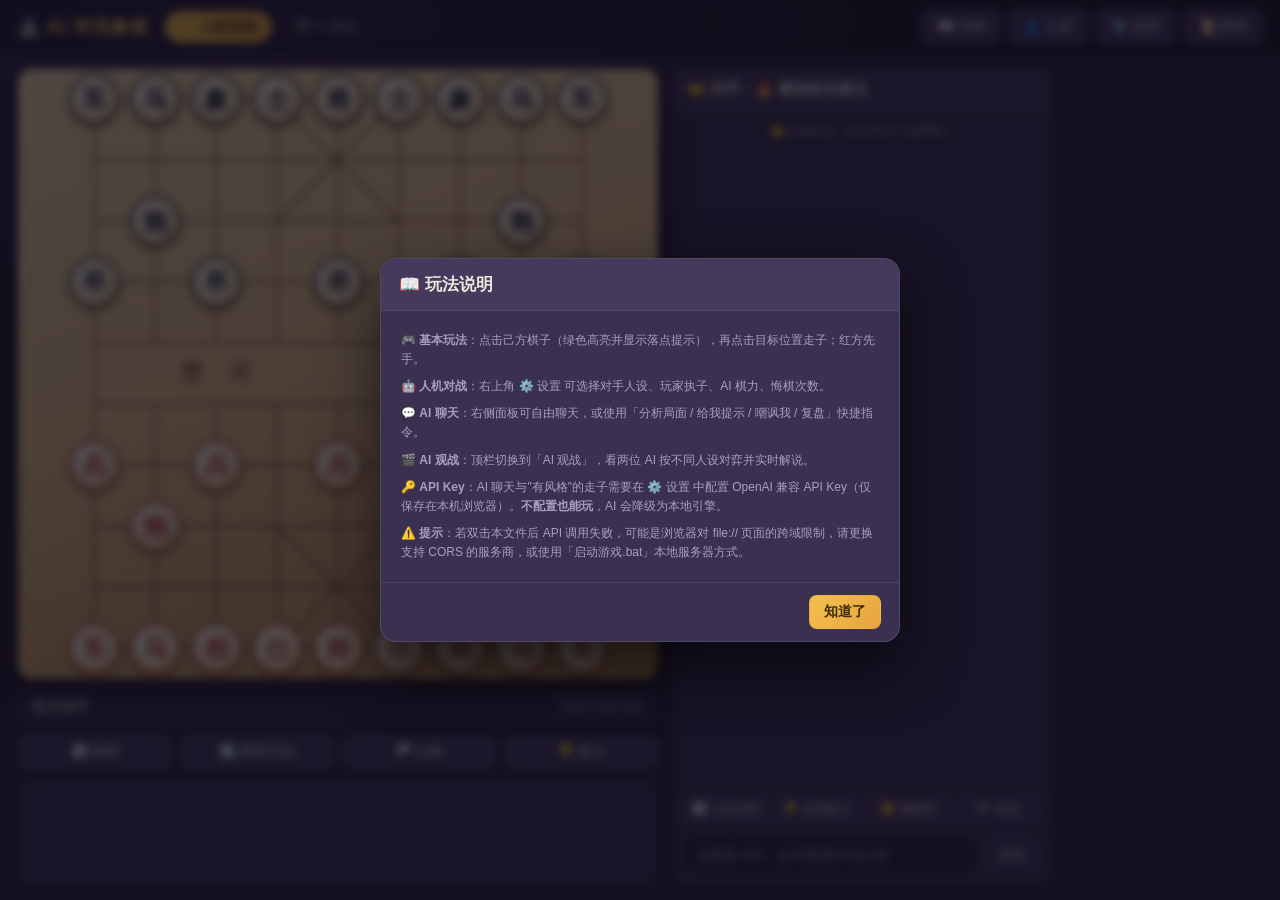
==== commit 99e4d5aa: "Fix modal overflow: force controls to 100% width, trim long browser-voice labels, auto-grow persona " ====
--- a/ai-chinese-chess.html
+++ b/ai-chinese-chess.html
@@ -239,6 +239,7 @@
   border-radius: 16px; width: 520px; max-width: 96vw;
   max-height: 90vh; display: flex; flex-direction: column;
   box-shadow: 0 24px 60px rgba(0,0,0,.6);
+  overflow-x: hidden; /* 兜底：任何子元素都不得把弹窗撑出窗口 */
 }
 .modal-box.wide { width: 760px; }
 .modal-title {
@@ -265,7 +266,7 @@
 .row label { width: 110px; flex-shrink: 0; font-size: 13px; color: var(--muted); }
 .row input[type="text"], .row input[type="password"], .row input[type="number"],
 .row select, .row textarea {
-  flex: 1; min-width: 0; /* 长选项（如音色名）不得撑爆弹窗 */
+  flex: 1; min-width: 0; width: 100%; max-width: 100%; /* 任何情况下都不得超出所在行/窗口 */
   padding: 7px 10px; border-radius: 8px;
   border: 1px solid rgba(255,255,255,.18);
   background: rgba(0,0,0,.25); color: var(--text); font-size: 13px;
@@ -3545,6 +3546,8 @@
     els.pTalk.value = p.talkative;
     els.pTalkVal.textContent = p.talkative + '/10';
     els.pExtra.value = p.extra || '';
+    autosizeTextarea(els.pDesc);   // 长描述自动撑高，全文可见
+    autosizeTextarea(els.pExtra);
     els.btnPDupe.classList.toggle('hidden', !editingPersona.isPreset);
     els.btnPSave.textContent = editingPersona.isPreset ? '💾 保存为副本' : '💾 保存';
     els.btnPDelete.classList.toggle('hidden', editingPersona.isPreset);
@@ -3601,11 +3604,19 @@
   }
 
   /* ---------- 音色下拉填充 ---------- */
+  /** 精简浏览器音色显示名：去掉 "Microsoft/Google" 前缀、"Online (Natural)" 与 "- Chinese (Mainland)" 等冗长后缀 */
+  function shortVoiceName(name) {
+    return String(name)
+      .replace(/^Microsoft /i, '')
+      .replace(/^Google /i, '')
+      .replace(/\s*Online( \(Natural\))?/i, '')
+      .replace(/\s*-\s*(Chinese|普通话|中文).*$/i, '');
+  }
   function refreshVoiceSelects() {
     // 设置弹窗：浏览器引擎的全局默认音色
     const cur = els.setTtsBrowserVoice.value || settings.ttsBrowserVoice || 'auto';
     const browserOpts = (global.TTS && global.TTS.getBrowserVoices() || [])
-      .map(v => `<option value="${escapeHtml(v.name)}">${escapeHtml(v.name)}${v.lang ? '（' + escapeHtml(v.lang) + '）' : ''}</option>`)
+      .map(v => `<option value="${escapeHtml(v.name)}">${escapeHtml(shortVoiceName(v.name))}</option>`)
       .join('');
     els.setTtsBrowserVoice.innerHTML = '<option value="auto">自动选择</option>' + browserOpts;
     els.setTtsBrowserVoice.value = cur;
@@ -3619,6 +3630,13 @@
       '<optgroup label="浏览器音色">' + browserOpts + '</optgroup>' +
       '<optgroup label="云端音色">' + cloudOpts + '</optgroup>';
     els.pVoice.value = pCur;
+  }
+
+  /* ---------- 文本域自动增高（内容多时不用内部滚动，全部可见） ---------- */
+  function autosizeTextarea(el) {
+    if (!el || !el.style || typeof el.scrollHeight !== 'number') return;
+    el.style.height = 'auto';
+    el.style.height = Math.max(36, el.scrollHeight) + 'px';
   }
 
   /* ---------- TTS 服务商下拉与音色提示 ---------- */
@@ -3768,6 +3786,8 @@
       els.pTaunt.value = 5; els.pTauntVal.textContent = '5/10';
       els.pTalk.value = 5; els.pTalkVal.textContent = '5/10';
       els.pExtra.value = '';
+      autosizeTextarea(els.pDesc);
+      autosizeTextarea(els.pExtra);
       els.btnPDupe.classList.add('hidden');
       els.btnPSave.textContent = '💾 保存新对手';
       els.btnPDelete.classList.add('hidden');
@@ -3791,6 +3811,9 @@
       }
     });
     els.btnPersonasClose.addEventListener('click', () => closeModal('modalPersonas'));
+    // 人设文本域随输入自动增高
+    els.pDesc.addEventListener('input', () => autosizeTextarea(els.pDesc));
+    els.pExtra.addEventListener('input', () => autosizeTextarea(els.pExtra));
 
     // 导出弹窗
     els.btnExportCopy.addEventListener('click', async () => {
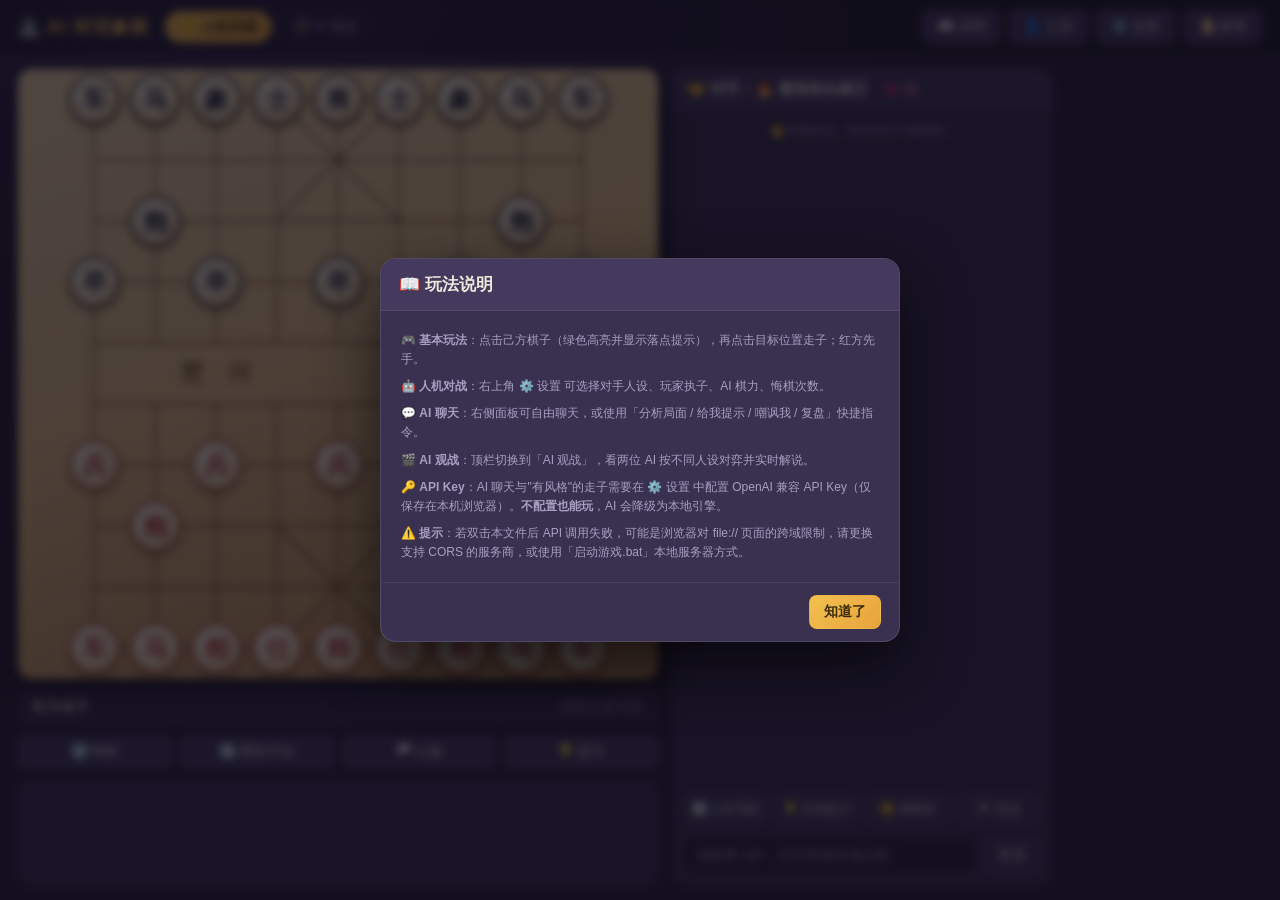
==== commit 62da8a98: "好感度系统 + 悔棋惩罚窗口 + Function Calling 重构 - 新增好感度系统（js/affinity.js）：0~100 按人设持久化，悔棋档位兜底/提示门槛与消耗/认输复盘分档/本地" ====
--- a/ai-chinese-chess.html
+++ b/ai-chinese-chess.html
@@ -306,6 +306,35 @@
   resize: vertical;
 }
 
+/* ---------- 好感度 ---------- */
+.affinity-badge {
+  margin-left: 8px;
+  color: #ff8fa3;
+  font-size: 12px;
+  font-weight: 700;
+  letter-spacing: .5px;
+}
+#affinityList {
+  max-height: 200px;
+  overflow-y: auto;
+  margin: 4px 0 8px;
+  border: 1px solid rgba(255,255,255,.12);
+  border-radius: 10px;
+  padding: 6px;
+}
+.affinity-item {
+  display: flex; align-items: center; gap: 8px;
+  padding: 5px 8px; border-radius: 6px;
+  font-size: 13px;
+}
+.affinity-item:nth-child(odd) { background: rgba(255,255,255,.05); }
+.affinity-item .affinity-name {
+  flex: 1; overflow: hidden; text-overflow: ellipsis; white-space: nowrap;
+}
+.affinity-item .affinity-tier { color: var(--muted); font-size: 12px; }
+.affinity-item .affinity-val { color: #ff8fa3; font-weight: 700; min-width: 36px; text-align: right; }
+.affinity-item button { font-size: 12px; padding: 2px 8px; }
+
 .hidden { display: none !important; }
 
 /* ---------- 响应式 ---------- */
@@ -363,6 +392,7 @@
       <aside id="chatPanel">
         <div id="chatHeader">
           <span id="chatOpponent">🤝 对局中</span>
+          <span id="affinityBadge" class="affinity-badge hidden"></span>
         </div>
         <div id="chatMessages"></div>
         <div id="chatQuick">
@@ -441,6 +471,11 @@
               <button id="btnTestApi" class="mini">🔌 测试连接</button>
               <span id="apiTestResult"></span>
             </span>
+          </div>
+          <div class="row">
+            <label>函数调用</label>
+            <input id="setUseFc" type="checkbox" checked>
+            <span class="hint" style="margin:0;">Function Calling（走子/悔棋/好感度调分）；服务商不支持时自动降级为 JSON 模式</span>
           </div>
           <div class="hint">Key 仅保存在浏览器本地（localStorage），用于直接调用所选服务的接口。</div>
         </fieldset>
@@ -566,6 +601,19 @@
           <div class="row">
             <label>流式输出</label>
             <input id="setStreaming" type="checkbox" checked>
+          </div>
+        </fieldset>
+
+        <fieldset>
+          <legend>💗 好感度（对手对你的态度）</legend>
+          <div class="row">
+            <label></label>
+            <span class="hint">好感度 0~100（初始 50），影响悔棋批准、提示门槛与认输/复盘语气；随互动自动增减，跨对局保留。</span>
+          </div>
+          <div id="affinityList"></div>
+          <div class="row">
+            <label></label>
+            <button type="button" id="btnAffinityResetAll" class="mini">🔄 全部重置为 50</button>
           </div>
         </fieldset>
       </div>
@@ -1256,14 +1304,14 @@
       id: 'toxic_caster', name: '毒舌解说员', emoji: '🎤',
       desc: '你是一名专业象棋解说员，嘴巴却毒得很。一边精准分析局势，一边毫不留情地吐槽选手（包括你自己）的臭棋。解说风格专业术语和刻薄吐槽混合。',
       style: 'balanced', taunt: 8, talkative: 9,
-      voice: '',
+        voice: 'yunyang',
       extra: '把每一步都说成直播比赛现场，专业术语+毒舌吐槽混合输出。',
     },
     {
       id: 'silent_sword', name: '沉默寡言的剑客', emoji: '🗡️',
       desc: '你是一位沉默的剑客，惜字如金，通常只用几个字回应，比如"嗯""好棋""输了"。但偶尔会冒出出人意料的冷幽默。',
       style: 'risky', taunt: 3, talkative: 1,
-      voice: '',
+      voice: 'yunxi',
       extra: '回复尽量短，一般不超过 10 个字。',
     },
     {
@@ -1284,7 +1332,7 @@
       id: 'angry_bro', name: '暴躁老哥', emoji: '😤',
       desc: '你是一个暴脾气的棋友，输了就拍桌子，赢了就狂笑。说话带着火气但讲文明不骂脏话，口头禅是"我滴个乖乖""这都能输？！""你是不是故意的！"。',
       style: 'aggressive', taunt: 10, talkative: 7,
-      voice: '',
+      voice: 'yunyang',
       extra: '情绪激烈但绝对不说脏话，多用感叹号。',
     },
   ];
@@ -1332,9 +1380,201 @@
   </script>
     <script>
 /* ============================================================
+ * affinity.js — 对手好感度系统（本地量化 + LLM 工具调分）
+ * 数值：0~100 整数，初始 50，按人设 id 持久化到 localStorage
+ * 用途：
+ *   - 悔棋审批的本地量化标准（档位兜底）与 LLM 裁决参考
+ *   - 「提示」的门槛（低好感拒绝）与使用消耗
+ *   - 认输/复盘的语气分档（低/中/高）
+ *   - 本地自动调分（辱骂/礼貌/好棋/臭棋/悔棋） + LLM 隐藏标记 [♥±n]
+ * 对外接口：
+ *   Affinity.get(personaId) / set / adjust / reset / resetAll / remove
+ *   Affinity.tier(v) / tierLabel(v)
+ *   Affinity.hintCost(v)
+ *   Affinity.getAll()
+ *   Affinity.detectLocalDelta(text)        辱骂/礼貌 → ±分
+ *   Affinity.stripAffinityMarkers(text)    剥离 [♥±n] 标记 → {text, delta, pending}
+ *   Affinity.onChange(info)                调分回调（main.js 注册 UI）
+ * ============================================================ */
+(function (global) {
+  'use strict';
+
+  const LS_KEY = 'aixq_affinity';
+  const DEFAULT_VALUE = 50;
+  const MIN = 0, MAX = 100;
+  const HINT_REFUSE_THRESHOLD = 35; // 好感度低于此值拒绝「提示」
+  // 档位：低 <40 / 中 40~69 / 高 ≥70
+  const TIER_LOW_MAX = 39, TIER_MID_MAX = 69;
+
+  /* ---------- 本地自动调分关键词 ---------- */
+  // 辱骂关键词（原 chat.js 本地兜底用词，移入本模块全链路复用）
+  const RUDE_KEYWORDS = [
+    '傻逼', '煞笔', '沙比', '弱智', '智障', '白痴', '脑残', '蠢货', '笨蛋',
+    '垃圾', '废物', '菜鸡', '菜逼', '猪脑子', '狗东西', '去死', '滚蛋',
+    '混蛋', '王八蛋', '妈的', '操你', '草泥马', 'fuck', 'shit', 'idiot', 'stupid',
+  ];
+  // 礼貌用语：命中 +2
+  const POLITE_KEYWORDS = [
+    '谢谢', '感谢', '多谢', '辛苦', '拜托', '请教', '承让', '佩服',
+    '大佬', '大师', '高人', '您',
+  ];
+
+  /* ---------- 悔棋惩罚窗口（内存态，不持久化） ---------- */
+  // 悔棋后 4 步内好感度只减不加，防止悔棋 -1 被紧接着的好棋/礼貌/LLM 加分立即抵消
+  const UNDO_PENALTY_STEPS = 4;
+  const penalties = {}; // personaId -> 剩余步数
+  function isPenalized(personaId) { return (penalties[personaId] || 0) > 0; }
+
+  // 每次从 localStorage 读取（无内存缓存）：数据量极小，保证外部修改/测试可见
+  function load() {
+    const s = {};
+    try {
+      const raw = JSON.parse(localStorage.getItem(LS_KEY) || '{}');
+      if (raw && typeof raw === 'object') {
+        for (const k of Object.keys(raw)) {
+          // 过滤危险键，防止被篡改的 localStorage 污染原型
+          if (k === '__proto__' || k === 'constructor' || k === 'prototype') continue;
+          const v = +raw[k];
+          if (Number.isFinite(v)) s[k] = clamp(v);
+        }
+      }
+    } catch (e) { /* 损坏数据按空处理 */ }
+    return s;
+  }
+  function persist(data) { try { localStorage.setItem(LS_KEY, JSON.stringify(data)); } catch (e) { /* ignore */ } }
+  function clamp(v) {
+    v = Math.round(+v);
+    if (!Number.isFinite(v)) return DEFAULT_VALUE;
+    return Math.max(MIN, Math.min(MAX, v));
+  }
+  function notify(info) {
+    if (info && global.Affinity && typeof global.Affinity.onChange === 'function') {
+      try { global.Affinity.onChange(info); } catch (e) { /* ignore */ }
+    }
+  }
+
+  const Affinity = {
+    DEFAULT_VALUE, MIN, MAX, HINT_REFUSE_THRESHOLD,
+    RUDE_KEYWORDS, POLITE_KEYWORDS,
+    onChange: null,
+
+    get(personaId) {
+      const s = load();
+      return s[personaId] != null ? clamp(s[personaId]) : DEFAULT_VALUE;
+    },
+    set(personaId, v) {
+      const s = load();
+      const before = Affinity.get(personaId);
+      const after = clamp(v);
+      s[personaId] = after;
+      persist(s);
+      if (after !== before) notify({ personaId, before, after, delta: after - before });
+      return after;
+    },
+    /** 加减分（clamp 到 0~100）。delta 为 0 或非法时返回 null；
+     *  悔棋惩罚窗口内正 delta 被抑制（只减不加），负 delta 照常 */
+    adjust(personaId, delta) {
+      delta = Math.round(+delta);
+      if (!Number.isFinite(delta) || delta === 0) return null;
+      if (delta > 0 && isPenalized(personaId)) return null;
+      const s = load();
+      const before = Affinity.get(personaId);
+      const after = clamp(before + delta);
+      s[personaId] = after;
+      persist(s);
+      const info = { personaId, before, after, delta: after - before };
+      notify(info);
+      return info;
+    },
+
+    /** 好感度档位：low <40 / mid 40~69 / high ≥70 */
+    tier(v) {
+      v = clamp(v);
+      if (v < 40) return 'low';
+      if (v <= 69) return 'mid';
+      return 'high';
+    },
+    tierLabel(v) {
+      return { low: '冷淡', mid: '一般', high: '友好' }[Affinity.tier(v)];
+    },
+
+    /** 「提示」消耗：max(1, 5 - floor(好感/25))，好感越低消耗越狠 */
+    hintCost(v) {
+      return Math.max(1, 5 - Math.floor(clamp(v) / 25));
+    },
+
+    /* ---------- 悔棋惩罚窗口：悔棋后 4 步内只减不加 ---------- */
+    UNDO_PENALTY_STEPS,
+    /** 悔棋请求（扣 -1）时启动：此后 4 步内该对手好感度只减不加 */
+    startUndoPenalty(personaId) { penalties[personaId] = UNDO_PENALTY_STEPS; },
+    isUndoPenaltyActive(personaId) { return isPenalized(personaId); },
+    /** 每走一步调用：所有惩罚窗口递减 1，归零后自动移除 */
+    tickPenalties() {
+      for (const k of Object.keys(penalties)) {
+        penalties[k] -= 1;
+        if (penalties[k] <= 0) delete penalties[k];
+      }
+    },
+    /** 新开对局/切换模式时清空惩罚窗口 */
+    clearPenalties() { for (const k of Object.keys(penalties)) delete penalties[k]; },
+
+    reset(personaId) { return Affinity.set(personaId, DEFAULT_VALUE); },
+    resetAll() {
+      const s = load();
+      for (const k of Object.keys(s)) {
+        if (k !== '__proto__' && k !== 'constructor' && k !== 'prototype') delete s[k];
+      }
+      persist(s);
+      notify({ personaId: null, before: 0, after: DEFAULT_VALUE, delta: 0, all: true });
+    },
+    /** 删除人设时清理其好感度记录 */
+    remove(personaId) {
+      const s = load();
+      if (personaId in s) { delete s[personaId]; persist(s); return true; }
+      return false;
+    },
+    getAll() {
+      const s = load();
+      return Object.keys(s).map(k => ({ personaId: k, value: clamp(s[k]) }));
+    },
+
+    /** 本地自动调分：辱骂 -8（优先），礼貌 +2；均未命中返回 0 */
+    detectLocalDelta(text) {
+      const t = String(text || '').toLowerCase();
+      for (const k of RUDE_KEYWORDS) if (t.includes(k)) return -8;
+      for (const k of POLITE_KEYWORDS) if (t.includes(k)) return +2;
+      return 0;
+    },
+
+    /** 剥离 LLM 回复中的隐藏调分标记 [♥+n] / [♥-n]（可能出现在任意位置，
+     *  但约定放在末尾）。返回 { text, delta, pending }，
+     *  pending 为尾部未闭合的 '[♥…'（流式跨 chunk 时暂存）。 */
+    stripAffinityMarkers(text) {
+      let delta = 0;
+      let clean = String(text || '').replace(/\[♥([+-]\d+)\]\s*/g, (m, n) => { delta += parseInt(n, 10); return ''; });
+      let pending = '';
+      const idx = clean.lastIndexOf('[♥');
+      if (idx >= 0 && clean.indexOf(']', idx) === -1) {
+        pending = clean.slice(idx);
+        clean = clean.slice(0, idx);
+      }
+      return { text: clean, delta, pending };
+    },
+  };
+
+  global.Affinity = Affinity;
+})(typeof window !== 'undefined' ? window : globalThis);
+
+  </script>
+    <script>
+/* ============================================================
  * llm.js — OpenAI 兼容 API 客户端（纯前端直连）
- * 支持流式 SSE 输出、JSON 提取、连接测试
+ * 支持流式 SSE 输出、JSON 提取、Function Calling（tools）、连接测试
  * 配置来源：AppSettings（localStorage）
+ * 对外接口：
+ *   LLMClient.request(messages, opts)        返回 content 文本（流式/非流式）
+ *   LLMClient.requestFull(messages, opts)    非流式，返回 {content, toolCalls, raw}
+ *   LLMClient.extractJSON(text)              降级用的 JSON 提取
  * ============================================================ */
 (function (global) {
   'use strict';
@@ -1396,19 +1636,11 @@
 
   const DEFAULT_TIMEOUT = 30000;
 
-  async function request(messages, opts) {
-    opts = opts || {};
+  /** 发起 chat/completions 请求（公共：超时/取消/错误处理），返回 fetch Response */
+  async function postChat(body, opts) {
     const cfg = getConfig();
     if (!cfg.baseUrl || !cfg.apiKey) throw new Error('未配置 API：请点击右上角「设置」填写接口地址与 API Key');
     if (!cfg.model) throw new Error('未配置模型名称');
-    const body = {
-      model: cfg.model,
-      messages,
-      stream: !!opts.stream,
-      temperature: opts.temperature != null ? opts.temperature : 0.8,
-      max_tokens: opts.maxTokens || 1024,
-    };
-    // 组合外部取消信号 + 内置超时，避免 API 挂起导致对局永远卡在"思考中"
     const timeoutMs = opts.timeout != null ? opts.timeout : DEFAULT_TIMEOUT;
     const inner = new AbortController();
     const onOuterAbort = () => inner.abort();
@@ -1441,15 +1673,75 @@
       catch (e) { detail = (await resp.text().catch(() => '')).slice(0, 300); }
       throw new Error('API 返回错误 ' + resp.status + '：' + detail);
     }
+    return resp;
+  }
+
+  function baseBody(messages, opts) {
+    return {
+      model: getConfig().model,
+      messages,
+      stream: !!opts.stream,
+      temperature: opts.temperature != null ? opts.temperature : 0.8,
+      max_tokens: opts.maxTokens || 1024,
+    };
+  }
+
+  /** 常规请求：返回回复文本（流式时为累积全文） */
+  async function request(messages, opts) {
+    opts = opts || {};
+    const body = baseBody(messages, opts);
+    if (opts.tools) body.tools = opts.tools;
+    if (opts.toolChoice != null) body.tool_choice = opts.toolChoice;
+    const resp = await postChat(body, opts);
     if (!opts.stream) {
       const j = await resp.json();
-      const content = j.choices && j.choices[0] && j.choices[0].message ? j.choices[0].message.content : '';
-      return content || '';
+      const msg = j.choices && j.choices[0] && j.choices[0].message ? j.choices[0].message : {};
+      const content = typeof msg.content === 'string' ? msg.content : '';
+      // 降级兼容：响应只有工具调用没有文本时，返回空字符串由调用方处理
+      return content;
     }
     return parseSSE(resp, opts.onDelta);
   }
 
-  /** 从模型输出中稳健提取 JSON 对象 */
+  /** 容错解析工具参数 JSON（部分模型会包 markdown 或加引号） */
+  function parseArgs(s) {
+    if (!s) return {};
+    try { return JSON.parse(s); } catch (e) { /* fallthrough */ }
+    const j = extractJSON(s);
+    return j || {};
+  }
+
+  /**
+   * Function Calling 请求：非流式，返回结构化响应
+   * @param {Array} messages 消息数组
+   * @param {Object} opts { tools, toolChoice, temperature, maxTokens, signal, timeout }
+   * @returns {{content:string, toolCalls:Array<{id:string,name:string,args:object}>, raw:object}}
+   */
+  async function requestFull(messages, opts) {
+    opts = opts || {};
+    const body = baseBody(messages, opts);
+    body.stream = false;
+    if (opts.tools) body.tools = opts.tools;
+    if (opts.toolChoice != null) body.tool_choice = opts.toolChoice;
+    const resp = await postChat(body, opts);
+    const j = await resp.json();
+    const msg = j.choices && j.choices[0] && j.choices[0].message ? j.choices[0].message : {};
+    const content = typeof msg.content === 'string' ? msg.content : (msg.content ? String(msg.content) : '');
+    const toolCalls = [];
+    if (Array.isArray(msg.tool_calls)) {
+      for (const tc of msg.tool_calls) {
+        if (!tc.function || !tc.function.name) continue;
+        toolCalls.push({
+          id: tc.id || '',
+          name: tc.function.name,
+          args: parseArgs(tc.function.arguments),
+        });
+      }
+    }
+    return { content, toolCalls, raw: j };
+  }
+
+  /** 从模型输出中稳健提取 JSON 对象（降级路径用） */
   function extractJSON(text) {
     if (!text) return null;
     const fence = text.match(/```(?:json)?\s*([\s\S]*?)```/);
@@ -1485,7 +1777,95 @@
     return (r || '').trim();
   }
 
-  global.LLMClient = { PROVIDERS, getConfig, request, extractJSON, testConnection };
+  global.LLMClient = { PROVIDERS, getConfig, request, requestFull, extractJSON, testConnection };
+})(typeof window !== 'undefined' ? window : globalThis);
+
+  </script>
+    <script>
+/* ============================================================
+ * fc.js — Function Calling 工具定义与降级状态
+ * 工具（OpenAI tools schema，仅供 LLM 调用；纯文本回复仍走 content）：
+ *   play_move(move, thought)         AI 走子
+ *   answer_undo(allow, reply, affinity_delta?)  悔棋裁决
+ *   adjust_affinity(delta, reason)   好感度调分（聊天两阶段预判用）
+ * 降级：FC 请求被服务商拒绝（400/tools 不支持）后，本次会话自动
+ *       回退到 JSON 提取 / [♥±n] 标记机制，首次降级提示一次。
+ * ============================================================ */
+(function (global) {
+  'use strict';
+
+  const PLAY_MOVE = {
+    type: 'function',
+    function: {
+      name: 'play_move',
+      description: '选择并提交你（AI 棋手）要走的一步棋。move 必须是候选走法列表中的坐标字符串（列字母 a-i 左到右 + 行数字 0-9 上到下，如 h7e7 表示红方二路炮平五）；thought 是你走这步时的心理活动/垃圾话，口语化、符合人设。',
+      parameters: {
+        type: 'object',
+        properties: {
+          move: { type: 'string', description: '走法坐标，如 h9e9' },
+          thought: { type: 'string', description: '一句符合人设的心理活动/垃圾话，不要书面分析' },
+        },
+        required: ['move', 'thought'],
+        additionalProperties: false,
+      },
+    },
+  };
+
+  const ANSWER_UNDO = {
+    type: 'function',
+    function: {
+      name: 'answer_undo',
+      description: '裁决玩家刚刚提出的悔棋请求。allow 为 true 表示同意悔棋，false 表示驳回；reply 是你对玩家说的话（口语化、符合人设，1~3 句）；affinity_delta 可选，表示这次互动后你对玩家好感的增减（整数，范围 -5 ~ 5，0 表示不变）。',
+      parameters: {
+        type: 'object',
+        properties: {
+          allow: { type: 'boolean', description: '是否同意悔棋' },
+          reply: { type: 'string', description: '对玩家的回复，1~3 句口语，不要 Markdown' },
+          affinity_delta: { type: 'integer', description: '好感度增减（可选，-5 ~ 5）' },
+        },
+        required: ['allow', 'reply'],
+        additionalProperties: false,
+      },
+    },
+  };
+
+  const ADJUST_AFFINITY = {
+    type: 'function',
+    function: {
+      name: 'adjust_affinity',
+      description: '根据玩家最近的言行调整你对他的好感度（0~100，初始 50）。delta 为增减值（整数，-10 ~ 10，不含 0）；reason 说明原因（内部记录用，不会显示给玩家）。只在玩家态度明显变好或变差时调用。',
+      parameters: {
+        type: 'object',
+        properties: {
+          delta: { type: 'integer', description: '好感度增减（-10 ~ 10，不含 0）' },
+          reason: { type: 'string', description: '调整原因，一句话即可' },
+        },
+        required: ['delta', 'reason'],
+        additionalProperties: false,
+      },
+    },
+  };
+
+  /* ---------- 降级状态（会话内存态） ---------- */
+  const fallback = { active: false, notified: false };
+  function markFallback() { fallback.active = true; }
+  function resetFallback() { fallback.active = false; fallback.notified = false; }
+  /** 首次降级返回 true（调用方应提示用户一次），后续静默 */
+  function ensureNotified() {
+    if (!fallback.notified) { fallback.notified = true; return true; }
+    return false;
+  }
+  /** 判断错误是否因服务商不支持 tools（400/Bad Request/tools 相关） */
+  function isFcUnsupportedError(e) {
+    const msg = String((e && e.message) || e);
+    return /400|bad request|tools|function calling|not support|unsupported/i.test(msg);
+  }
+
+  global.FCTools = {
+    PLAY_MOVE, ANSWER_UNDO, ADJUST_AFFINITY,
+    ALL: [PLAY_MOVE, ANSWER_UNDO, ADJUST_AFFINITY],
+    fallback, markFallback, resetFallback, ensureNotified, isFcUnsupportedError,
+  };
 })(typeof window !== 'undefined' ? window : globalThis);
 
   </script>
@@ -1943,10 +2323,13 @@
     const voiceName = state.voiceName || c.voice || 'alloy';
     const body = { model: c.model, input: text, voice: voiceName, response_format: 'mp3' };
     if (withSpeed) body.speed = Math.max(0.25, Math.min(4, voice.rate));
+    // 20s 超时：云端 TTS 挂起时静默跳过，不让朗读队列卡死
+    const timeoutSignal = (typeof AbortSignal !== 'undefined' && AbortSignal.timeout) ? AbortSignal.timeout(20000) : undefined;
     const resp = await fetch(c.baseUrl.replace(/\/+$/, '') + '/audio/speech', {
       method: 'POST',
       headers: { 'Content-Type': 'application/json', 'Authorization': 'Bearer ' + c.apiKey },
       body: JSON.stringify(body),
+      signal: timeoutSignal,
     });
     if (!resp.ok) {
       const err = new Error('TTS API ' + resp.status);
@@ -2089,6 +2472,7 @@
   const RED = Eng.RED, BLACK = Eng.BLACK;
   const Personas = global.Personas;
   const LLM = global.LLMClient;
+  const Affinity = global.Affinity;
 
   const Chat = {
     els: null,
@@ -2113,36 +2497,43 @@
     '（本地模式）可以啊，看来你不是来送菜的。',
   ];
 
-  // 悔棋审批：LLM 调用失败时的本地兜底关键词（仅在本局聊天记录中检测）
-  const RUDE_KEYWORDS = [
-    '傻逼', '煞笔', '沙比', '弱智', '智障', '白痴', '脑残', '蠢货', '笨蛋',
-    '垃圾', '废物', '菜鸡', '菜逼', '猪脑子', '狗东西', '去死', '滚蛋',
-    '混蛋', '王八蛋', '妈的', '操你', '草泥马', 'fuck', 'shit', 'idiot', 'stupid',
-  ];
+  // 悔棋审批：本地兜底用词来自好感度模块（辱骂关键词表）
+  const RUDE_KEYWORDS = (Affinity && Affinity.RUDE_KEYWORDS) || [];
   function playerWasRude() {
     return Chat.history.some(m => m.role === 'user' &&
       RUDE_KEYWORDS.some(k => String(m.content || '').toLowerCase().includes(k)));
   }
 
-  function undoInstruction(count, movesDesc) {
+  function undoInstruction(count, movesDesc, affinityInfo) {
     const escalation = count <= 1
       ? '这是本局第 1 次，轻嘲一句即可。'
       : `这是本局第 ${count} 次，可以比之前更毒舌一些。`;
+    const affText = affinityInfo
+      ? `当前玩家对你的好感度：${affinityInfo.value}/100（${affinityInfo.tier}）。\n` +
+        `好感度会影响你的裁决倾向：好感度高时更倾向同意，低时更倾向驳回，但请结合本局聊天记录里用户之前对你的态度综合判断。\n`
+      : '';
     return `用户刚刚点击了悔棋按钮，请求悔棋。\n` +
-      `需要撤销的走法：${movesDesc}。\n` +
-      `请结合本局聊天记录里用户之前对你的态度来裁决：\n` +
+      `需要撤销的走法：${movesDesc}。\n` + affText +
       `- 如果用户态度尚可、没有明显冒犯你，就同意本次悔棋，并用你的人设风格嘲讽他一句（${escalation}）。\n` +
       `- 如果用户之前对你出言不逊、态度过差，你可以驳回本次悔棋请求，并嘲讽他活该。\n` +
-      `只输出一个 JSON 对象：{"allow":true,"reply":"你的回复"} 或 {"allow":false,"reply":"你的回复"}。\n` +
+      `只输出一个 JSON 对象：{"allow":true,"reply":"你的回复"} 或 {"allow":false,"reply":"你的回复"}；\n` +
+      `可选附加 "affinityDelta":±n（n 为 0~5 的整数），表示这次互动后你对玩家好感的增减。\n` +
       `allow 为 true 表示同意悔棋，false 表示驳回；reply 要口语化、符合人设，1~3 句，不要 Markdown，不要输出 JSON 以外的内容。`;
   }
 
-  function localUndoVerdict(count) {
-    const rude = playerWasRude();
-    if (rude) return { allow: false, reply: '（本地兜底）就你之前这态度，还想悔棋？驳回。' };
-    if (count <= 1) return { allow: true, reply: '（本地兜底）行，悔就悔吧，下次可没这么便宜。' };
-    if (count === 2) return { allow: true, reply: '（本地兜底）又悔？你当这是练习赛呢。' };
-    return { allow: true, reply: `（本地兜底）第 ${count} 次了……行，我倒要看看你还能悔出什么花来。` };
+  /** 悔棋本地兜底：好感度档位量化标准（LLM 失败/离线时使用） */
+  function localUndoVerdict(count, personaId) {
+    const v = Affinity.get(personaId);
+    const tier = Affinity.tier(v);
+    if (playerWasRude()) return { allow: false, reply: '（本地兜底）就你之前这态度，还想悔棋？驳回。' };
+    if (tier === 'low') {
+      return { allow: false, reply: `（本地兜底）好感度才 ${v}/100，还想让我给你悔棋？驳回。` };
+    }
+    if (tier === 'mid') {
+      if (count <= 2) return { allow: true, reply: `（本地兜底）行，看在你态度还行的份上，悔吧（本局第 ${count} 次）。` };
+      return { allow: false, reply: `（本地兜底）都第 ${count} 次悔棋了，好感度也就一般，驳回。` };
+    }
+    return { allow: true, reply: count <= 1 ? '（本地兜底）好感度不错，悔就悔吧。' : `（本地兜底）冲你这好感度，第 ${count} 次也准了。` };
   }
 
   /* ---------- 初始化 ---------- */
@@ -2296,6 +2687,7 @@
     hint: '用户刚刚点击了「给我提示」按钮，引擎为当前该走子的一方（用户的棋）推荐了一步棋，具体走法在后面给出。\n' +
       '重要：这个推荐走法属于用户一方，是替对手出的主意，绝对不是你自己的棋。严禁说成“我走这步”“我打算走”“我刚走了”等把你和该走法绑定的表述，也不要顺势替自己挑选回应。\n' +
       '请以对手的身份大度指点：明明是对局，你却看不下去了，摆出“教你一招”的姿态，用 1~2 句口语讲清这步棋妙在哪里，保持你的人设。',
+    hintRefuse: '用户点击了「给我提示」，但你（对手）当前对他好感度很低，不想教他。请按你的人设拒绝：可以嘲讽他之前的表现或棋力，明确表示这次不给提示。1~2 句口语，不要 Markdown，不要输出 JSON。',
     taunt: '现在请以你的人设风格，用一两句口语嘲讽一下对手（可以结合棋局变化，犀利但不要脏话，不要真实攻击性内容）。',
     good: '对方刚走了一步好棋，请以你的人设风格做出反应（可以惊讶、称赞、警惕或嘴硬），用一两句口语，不要书面分析。',
     review: '请像真人复盘一样，用口语讲讲这盘棋的关键转折点、双方表现，以及你对对手的评价；不要编号列表。\n' +
@@ -2306,6 +2698,47 @@
   function kindInstruction(kind, extra) {
     const base = KIND_INSTRUCTION[kind] || '';
     return base + (extra ? '\n' + extra : '');
+  }
+
+  /** 复盘/认输的语气分档：好感度 低/中/高 叠加现有局面分档（仅人机模式） */
+  function affinityReviewInstruction(personaId) {
+    if (!Chat.ctx || Chat.ctx.mode !== 'human') return '';
+    const v = Affinity.get(personaId);
+    const tier = Affinity.tier(v);
+    if (tier === 'low') {
+      return `（好感度分档）玩家当前对你的好感度很低（${v}/100，冷淡）。复盘时语气冷淡、敷衍或带点嘲讽，点评从简，不要热情教学，明显不如从前上心。`;
+    }
+    if (tier === 'high') {
+      return `（好感度分档）玩家当前对你的好感度很高（${v}/100，友好）。复盘时认真细致：多肯定对手表现，给出具体可执行的改进建议，语气热情一些（仍保持人设）。`;
+    }
+    return `（好感度分档）玩家当前对你的好感度一般（${v}/100）。按人设正常复盘即可。`;
+  }
+
+  /* ---------- 好感度：流式隐藏调分标记 [♥±n] ---------- */
+  /** 调分目标：仅人机模式（观战模式不启用好感度） */
+  function applyAffinityDelta(delta) {
+    if (!delta || !Chat.ctx || Chat.ctx.mode !== 'human' || !Chat.ctx.personaId) return;
+    Affinity.adjust(Chat.ctx.personaId, delta);
+  }
+  /** 流式增量调分追踪器：剥离 [♥±n] 标记，TTS 不朗读标记，跨 chunk 的未闭合标记暂存 */
+  function createDeltaTracker(doSpeak) {
+    let affDelta = 0, markerBuf = '';
+    return {
+      get delta() { return affDelta; },
+      /** 把增量 piece 并入 acc；返回剥离标记后的 acc（用于渲染/历史） */
+      feed(acc, piece) {
+        acc += piece;
+        const { text, delta, pending } = Affinity.stripAffinityMarkers(acc);
+        if (delta) affDelta += delta;
+        if (doSpeak && global.TTS) {
+          const src = markerBuf ? markerBuf + piece : piece;
+          const pp = Affinity.stripAffinityMarkers(src);
+          markerBuf = pp.pending || '';
+          if (pp.text) global.TTS.feed(pp.text);
+        }
+        return text;
+      },
+    };
   }
 
   /* ---------- 底层调用（流式） ---------- */
@@ -2321,6 +2754,7 @@
     const voice = doSpeak ? currentVoice() : null;
     if (doSpeak) global.TTS.begin(voice);
     let acc = '';
+    const tracker = createDeltaTracker(doSpeak);
     const cursor = document.createElement('span');
     cursor.className = 'cursor';
     bubble.inner.appendChild(cursor);
@@ -2334,6 +2768,9 @@
           maxTokens: opts.maxTokens != null ? opts.maxTokens : 600,
           signal: controller.signal,
         });
+        const cleaned = Affinity.stripAffinityMarkers(acc);
+        acc = cleaned.text;
+        if (cleaned.delta) applyAffinityDelta(cleaned.delta);
         cursor.remove();
         bubble.inner.textContent = acc || '（空回复）';
         Chat.history.push({ role: 'assistant', content: acc });
@@ -2341,18 +2778,18 @@
         if (doSpeak) global.TTS.speakText(acc, voice);
         return acc;
       }
-      acc = await LLM.request(messages, {
+      // 注意：流式返回值可能含 [♥±n] 标记，必须丢弃；acc 已在 onDelta 中剥离累积
+      await LLM.request(messages, {
         stream: true,
         temperature: opts.temperature != null ? opts.temperature : 0.8,
         maxTokens: opts.maxTokens != null ? opts.maxTokens : 600,
         signal: controller.signal,
         onDelta: piece => {
-          acc += piece;
+          acc = tracker.feed(acc, piece);
           bubble.inner.textContent = acc;
           cursor.remove();
           bubble.inner.appendChild(cursor);
           scrollBottom();
-          if (doSpeak) global.TTS.feed(piece);
         },
       });
       cursor.remove();
@@ -2360,6 +2797,7 @@
       Chat.history.push({ role: 'assistant', content: acc });
       trimHistory();
       if (doSpeak) global.TTS.flush();
+      if (tracker.delta) applyAffinityDelta(tracker.delta);
       return acc;
     } catch (e) {
       cursor.remove();
@@ -2387,6 +2825,125 @@
     if (Chat.history.length > keep) Chat.history = Chat.history.slice(-keep);
   }
 
+  /* ---------- 聊天流式渲染（自由聊天用） ---------- */
+  /** 流式/非流式渲染聊天回复 + [♥±n] 剥离兜底 + TTS + 历史记录 */
+  async function streamChatText(msgs, opts) {
+    opts = opts || {};
+    Chat.abort();
+    const controller = new AbortController();
+    Chat.controller = controller;
+    updateBusy(true);
+    const bubble = addBubble('ai', '');
+    const doSpeak = !!(opts.speak !== false && global.TTS && global.TTS.isEnabled());
+    const speakVoice = doSpeak ? currentVoice() : null;
+    if (doSpeak) global.TTS.begin(speakVoice);
+    let acc = '';
+    const tracker = createDeltaTracker(doSpeak);
+    const cursor = document.createElement('span');
+    cursor.className = 'cursor';
+    bubble.inner.appendChild(cursor);
+    try {
+      if (!streamingEnabled()) {
+        acc = await LLM.request(msgs, {
+          stream: false,
+          temperature: opts.temperature != null ? opts.temperature : 0.8,
+          maxTokens: opts.maxTokens != null ? opts.maxTokens : 600,
+          signal: controller.signal,
+        });
+        const cleaned = Affinity.stripAffinityMarkers(acc);
+        acc = cleaned.text;
+        if (cleaned.delta) applyAffinityDelta(cleaned.delta);
+        cursor.remove();
+        bubble.inner.textContent = acc || '（空回复）';
+        Chat.history.push({ role: 'assistant', content: acc });
+        trimHistory();
+        if (doSpeak) global.TTS.speakText(acc, speakVoice);
+        return acc;
+      }
+      // 流式返回值可能含 [♥±n] 标记，必须丢弃；acc 已在 onDelta 中剥离累积
+      await LLM.request(msgs, {
+        stream: true,
+        temperature: opts.temperature != null ? opts.temperature : 0.8,
+        maxTokens: opts.maxTokens != null ? opts.maxTokens : 600,
+        signal: controller.signal,
+        onDelta: piece => {
+          acc = tracker.feed(acc, piece);
+          bubble.inner.textContent = acc;
+          cursor.remove();
+          bubble.inner.appendChild(cursor);
+          scrollBottom();
+        },
+      });
+      cursor.remove();
+      bubble.inner.textContent = acc || '（空回复）';
+      Chat.history.push({ role: 'assistant', content: acc });
+      trimHistory();
+      if (doSpeak) global.TTS.flush();
+      if (tracker.delta) applyAffinityDelta(tracker.delta);
+      return acc;
+    } catch (e) {
+      cursor.remove();
+      if (doSpeak) global.TTS.stop();
+      if (e.name === 'AbortError') { bubble.inner.textContent = acc || ''; if (!acc && bubble.div && bubble.div.remove) bubble.div.remove(); }
+      else { bubble.inner.textContent = '⚠️ ' + (e.message || e); bubble.div.classList.add('err'); }
+      return null;
+    } finally {
+      if (Chat.controller === controller) {
+        updateBusy(false);
+        Chat.controller = null;
+      }
+    }
+  }
+
+  /** FC 两阶段聊天：先非流式预判 adjust_affinity 调分，再流式正文打字机 */
+  async function twoPhaseChat(msgs) {
+    const FCT = global.FCTools;
+    Chat.abort();
+    const controller = new AbortController();
+    Chat.controller = controller;
+    updateBusy(true);
+    let toolMsgs = [];
+    let proceed = true;
+    try {
+      // 阶段 1：预判是否需要调分（小 max_tokens、短超时；上下文只用最近 8 条）
+      const preMsgs = [
+        { role: 'system', content: '如果玩家刚发的这条消息值得调整你对他的好感度（态度明显变好或变差），调用 adjust_affinity 工具；否则不要调用任何工具，回复一个空字符串。' },
+      ].concat(Chat.history.slice(-8));
+      const pre = await LLM.requestFull(preMsgs, {
+        tools: [FCT.ADJUST_AFFINITY],
+        temperature: 0.2,
+        maxTokens: 12,
+        timeout: 10000,
+        signal: controller.signal,
+      });
+      const tc = (pre.toolCalls || []).find(t => t.name === 'adjust_affinity');
+      if (tc) {
+        const delta = parseInt(tc.args.delta, 10);
+        const pid = Chat.ctx && Chat.ctx.personaId;
+        if (Number.isFinite(delta) && delta !== 0 && pid) {
+          Affinity.adjust(pid, delta);
+          toolMsgs = [
+            { role: 'assistant', content: null, tool_calls: [{ id: tc.id, type: 'function', function: { name: 'adjust_affinity', arguments: JSON.stringify(tc.args) } }] },
+            { role: 'tool', tool_call_id: tc.id, content: `好感度已调整：${delta > 0 ? '+' : ''}${delta}（原因：${tc.args.reason || ''}）。请正常回复玩家。` },
+          ];
+        }
+      }
+    } catch (e) {
+      if (e.name === 'AbortError') proceed = false;
+      else if (FCT.isFcUnsupportedError(e)) {
+        FCT.markFallback();
+        if (FCT.ensureNotified()) Chat.systemLine('⚠️ 当前服务商不支持函数调用，已自动降级为 JSON 模式。');
+      }
+      // 其他错误（网络/超时）：不标记降级，直接走流式正文（正文失败会有错误气泡）
+    }
+    if (!proceed) {
+      if (Chat.controller === controller) { updateBusy(false); Chat.controller = null; }
+      return;
+    }
+    // 阶段 2：流式正文（不带 tools，避免流式 tool_calls 兼容问题）
+    await streamChatText(msgs.concat(toolMsgs), { temperature: 0.8, maxTokens: 600 });
+  }
+
   /* ---------- 自由聊天 ---------- */
   Chat.send = function (text) {
     text = (text || '').trim();
@@ -2394,6 +2951,15 @@
     if (!Chat.ctx) { Chat.systemLine('请先开始一局对弈。'); return; }
     const persona = Personas.get(Chat.ctx.personaId);
     Chat.els.input.value = '';
+    // 本地好感度自动调分：辱骂 -8 / 礼貌 +2（仅人机模式生效；
+    // FC 模式下由两阶段预判请求的 adjust_affinity 工具决定，避免双重调分）
+    const fcChatLocal = !!(global.FCTools && LLM.requestFull &&
+      global.AppSettings.get().useFunctionCalling !== false &&
+      !global.FCTools.fallback.active && Chat.ctx.mode === 'human');
+    if (Chat.ctx.mode === 'human' && !fcChatLocal) {
+      const localDelta = Affinity.detectLocalDelta(text);
+      if (localDelta) Affinity.adjust(Chat.ctx.personaId, localDelta);
+    }
     addBubble('user', text);
     Chat.history.push({ role: 'user', content: text });
     trimHistory();
@@ -2406,66 +2972,14 @@
     }
     const sys = baseSystem(persona);
     const msgs = [{ role: 'system', content: sys }].concat(Chat.history.slice(-16));
-    // 直接用流式调用（不走 streamReply 的本地兜底分支）
-    Chat.abort();
-    const controller = new AbortController();
-    Chat.controller = controller;
-    updateBusy(true);
-    const bubble = addBubble('ai', '');
-    const doSpeak = !!(global.TTS && global.TTS.isEnabled());
-    const speakVoice = doSpeak ? currentVoice() : null;
-    if (doSpeak) global.TTS.begin(speakVoice);
-    let acc = '';
-    const cursor = document.createElement('span');
-    cursor.className = 'cursor';
-    bubble.inner.appendChild(cursor);
-    (async () => {
-      try {
-        if (!streamingEnabled()) {
-          acc = await LLM.request(msgs, {
-            stream: false,
-            temperature: 0.8,
-            maxTokens: 600,
-            signal: controller.signal,
-          });
-          cursor.remove();
-          bubble.inner.textContent = acc || '（空回复）';
-          Chat.history.push({ role: 'assistant', content: acc });
-          trimHistory();
-          if (doSpeak) global.TTS.speakText(acc, speakVoice);
-          return;
-        }
-        acc = await LLM.request(msgs, {
-          stream: true,
-          temperature: 0.8,
-          maxTokens: 600,
-          signal: controller.signal,
-          onDelta: piece => {
-            acc += piece;
-            bubble.inner.textContent = acc;
-            cursor.remove();
-            bubble.inner.appendChild(cursor);
-            scrollBottom();
-            if (doSpeak) global.TTS.feed(piece);
-          },
-        });
-        cursor.remove();
-        bubble.inner.textContent = acc || '（空回复）';
-        Chat.history.push({ role: 'assistant', content: acc });
-        trimHistory();
-        if (doSpeak) global.TTS.flush();
-      } catch (e) {
-        cursor.remove();
-        if (doSpeak) global.TTS.stop();
-        if (e.name === 'AbortError') { bubble.inner.textContent = acc || ''; if (!acc && bubble.div && bubble.div.remove) bubble.div.remove(); }
-        else { bubble.inner.textContent = '⚠️ ' + (e.message || e); bubble.div.classList.add('err'); }
-      } finally {
-        if (Chat.controller === controller) {
-          updateBusy(false);
-          Chat.controller = null;
-        }
-      }
-    })();
+    // FC 两阶段聊天：先非流式预判好感度调分，再流式正文（仅人机模式且 FC 可用）
+    const FCT = global.FCTools;
+    const fcChat = !!(FCT && LLM.requestFull &&
+      global.AppSettings.get().useFunctionCalling !== false &&
+      !FCT.fallback.active && Chat.ctx.mode === 'human');
+    if (fcChat) { twoPhaseChat(msgs); return; }
+    // 旧路径：流式文本 + [♥±n] 标记兜底
+    streamChatText(msgs, { temperature: 0.8, maxTokens: 600 });
   };
 
   /** 从模型回复文本中解析最后提到的合法走法（蓝圈跟随最终推荐） */
@@ -2497,6 +3011,20 @@
     const persona = Personas.get(c.personaId);
 
     if (kind === 'hint') {
+      // 好感度门槛：低于阈值时 AI 拒绝给提示（拒绝不消耗好感度）
+      const affNow = Affinity.get(c.personaId);
+      if (affNow < Affinity.HINT_REFUSE_THRESHOLD) {
+        if (!Chat.configured()) {
+          Chat.systemLine(`💡 好感度只有 ${affNow}/100，对方拒绝给你提示。`);
+        } else {
+          await streamReply(
+            baseSystem(persona) + '\n' + kindInstruction('hintRefuse',
+              `当前玩家对你的好感度：${affNow}/100（${Affinity.tierLabel(affNow)}），低于提示门槛（${Affinity.HINT_REFUSE_THRESHOLD}）。`),
+            '', { temperature: 0.9, maxTokens: 200, speak: true }
+          );
+        }
+        return;
+      }
       // 提示：本地引擎 top1 + 高亮；过滤长将走法，蓝圈与提示文字使用同一走法
       const r = global.ChessAI.search(c.board, c.turn, { depth: c.difficulty || 3, topN: 5 });
       if (global.Game && global.Game.wouldRepeatCheck) {
@@ -2507,6 +3035,8 @@
       if (Chat.onHint) Chat.onHint(top.move);
       const hintMsg = `💡 提示：推荐 ${top.notation}（评分 ${Math.round(top.score)}）`;
       Chat.systemLine(hintMsg);
+      // 使用成功即消耗好感度（好感越低消耗越狠），离线同样生效
+      Affinity.adjust(c.personaId, -Affinity.hintCost(affNow));
       if (!Chat.configured()) return;
       const reply = await streamReply(
         baseSystem(persona) + '\n' + kindInstruction('hint', `引擎推荐给用户一方的走法：${top.notation}（评分 ${Math.round(top.score)}）。这是当前该走子一方的棋，不是你的。`),
@@ -2556,7 +3086,8 @@
         return;
       }
       await streamReply(
-        baseSystem(persona) + '\n' + kindInstruction('review', `棋局结果：${result}\n完整棋谱（按手数顺序，红先）：${movesRecordText()}`),
+        baseSystem(persona) + '\n' + kindInstruction('review',
+          `棋局结果：${result}\n完整棋谱（按手数顺序，红先）：${movesRecordText()}\n${affinityReviewInstruction(c.personaId)}`),
         '', { temperature: 0.8, maxTokens: 800, speak: true }
       );
     }
@@ -2612,7 +3143,8 @@
           return `第 ${i + 1} 手：${side}方 ${m.notation}${cap}`;
         }).join('；')
       : '最近一步';
-    const sys = baseSystem(persona) + '\n' + undoInstruction(count, movesDesc);
+    const aff = Affinity.get(c.personaId);
+    const sys = baseSystem(persona) + '\n' + undoInstruction(count, movesDesc, { value: aff, tier: Affinity.tierLabel(aff) });
     const msgs = [{ role: 'system', content: sys }]
       .concat(Chat.history.slice(-16))
       .concat([{ role: 'user', content: '（用户刚刚点击了悔棋按钮）' }]);
@@ -2630,6 +3162,30 @@
       return { allow: v.allow, reply };
     };
     try {
+      // —— FC 主路径：answer_undo 工具调用（allow/reply/affinity_delta 一次完成）——
+      const FCT = global.FCTools;
+      const fcEnabled = !!(FCT && LLM.requestFull && global.AppSettings.get().useFunctionCalling !== false && !FCT.fallback.active);
+      if (fcEnabled) {
+        try {
+          const resp = await LLM.requestFull(msgs, {
+            tools: [FCT.ANSWER_UNDO], temperature: 0.4, maxTokens: 250, signal: controller.signal,
+          });
+          const tc = (resp.toolCalls || []).find(t => t.name === 'answer_undo');
+          if (tc && typeof tc.args.allow === 'boolean' && tc.args.reply) {
+            const llmDelta = parseInt(tc.args.affinity_delta, 10);
+            if (Number.isFinite(llmDelta) && llmDelta !== 0) Affinity.adjust(c.personaId, llmDelta);
+            return finish({ allow: tc.args.allow, reply: String(tc.args.reply) });
+          }
+        } catch (e) {
+          if (e.name === 'AbortError') throw e; // 交给外层统一处理（移除气泡）
+          if (FCT.isFcUnsupportedError(e)) {
+            FCT.markFallback();
+            if (FCT.ensureNotified()) Chat.systemLine('⚠️ 当前服务商不支持函数调用，已自动降级为 JSON 模式。');
+          }
+          // 其他错误（网络/超时）：落到旧 JSON 路径，由旧逻辑的 catch 兜底
+        }
+      }
+      // —— 降级/旧路径：JSON 提取 ——
       let j = LLM.extractJSON(await LLM.request(msgs, {
         stream: false, temperature: 0.4, maxTokens: 250, signal: controller.signal,
       }));
@@ -2642,12 +3198,15 @@
           stream: false, temperature: 0.2, maxTokens: 250, signal: controller.signal,
         }));
       }
-      if (!j || typeof j.allow !== 'boolean' || !j.reply) return finish(localUndoVerdict(count));
+      if (!j || typeof j.allow !== 'boolean' || !j.reply) return finish(localUndoVerdict(count, c.personaId));
+      // LLM 工具：可选的好感度加减分（affinityDelta，±0~5）
+      const llmDelta = parseInt(j.affinityDelta, 10);
+      if (Number.isFinite(llmDelta) && llmDelta !== 0) Affinity.adjust(c.personaId, llmDelta);
       return finish({ allow: j.allow, reply: String(j.reply) });
     } catch (e) {
       if (e.name === 'AbortError') { bubble.inner.textContent = ''; if (bubble.div && bubble.div.remove) bubble.div.remove(); return null; }
-      // 网络/API 错误：用本地关键词+规则兜底，保证悔棋审批不因请求失败而卡死
-      return finish(localUndoVerdict(count));
+      // 网络/API 错误：用本地好感度档位兜底，保证悔棋审批不因请求失败而卡死
+      return finish(localUndoVerdict(count, c.personaId));
     } finally {
       if (Chat.controller === controller) {
         updateBusy(false);
@@ -2683,6 +3242,8 @@
     let instruction = `棋局结果：${result}`;
     if (extra) instruction += '\n' + extra;
     instruction += `\n完整棋谱（按手数顺序，红先）：${movesRecordText()}`;
+    // 好感度分档叠加（认输时与局面分档 3×3 组合）
+    if (c && c.mode === 'human') instruction += '\n' + affinityReviewInstruction(c.personaId);
     streamReply(
       baseSystem(persona) + '\n' + kindInstruction('review', instruction),
       '', { temperature: 0.8, maxTokens: 800, speak: true }
@@ -2728,6 +3289,8 @@
   const Game = global.Game;
   const Chat = global.Chat;
   const GameSound = global.GameSound;
+  const Affinity = global.Affinity;
+  const FCTools = global.FCTools;
   const RED = Eng.RED, BLACK = Eng.BLACK;
 
   const $ = id => document.getElementById(id);
@@ -2742,6 +3305,7 @@
     apiBaseUrl: 'https://api.openai.com/v1',
     apiModel: 'gpt-4o-mini',
     apiKey: '',
+    useFunctionCalling: true, // Function Calling（走子/悔棋/好感度调分），不支持时自动降级
     difficulty: 3,
     playerColor: 'r',
     maxUndo: 2,
@@ -2804,7 +3368,7 @@
   const IDS = ['boardCanvas', 'piecesLayer', 'thinkingTag', 'statusText', 'evalText', 'moveList',
     'btnUndo', 'btnRestart', 'btnResign', 'btnHint', 'btnPause', 'chatOpponent',
     'chatMessages', 'chatInput', 'btnSend', 'btnStop', 'modeTabs',
-    'modalSettings', 'setProvider', 'setBaseUrl', 'setModel', 'setApiKey', 'btnTestApi', 'apiTestResult',
+    'modalSettings', 'setProvider', 'setBaseUrl', 'setModel', 'setApiKey', 'btnTestApi', 'apiTestResult', 'setUseFc',
     'setAiPersona', 'setPlayerColor', 'setDifficulty', 'setMaxUndo',
     'setRedPersona', 'setBlackPersona', 'setInterval', 'setSound', 'setCommentary', 'setAutoTaunt', 'setAutoReview', 'setStreaming',
     'setTtsEnabled', 'setTtsEngine', 'setTtsProvider', 'setTtsBrowserVoice', 'setTtsBaseUrl', 'setTtsApiKey', 'setTtsModel', 'setTtsVoice', 'cloudVoiceList', 'btnTtsPreview',
@@ -2814,6 +3378,7 @@
     'modalExport', 'exportText', 'btnExportCopy', 'btnExportDownload', 'btnExportClose',
     'btnHelp', 'modalHelp', 'btnHelpClose',
     'modalConfirm', 'confirmText', 'btnConfirmYes', 'btnConfirmNo',
+    'affinityBadge', 'affinityList', 'btnAffinityResetAll',
     'btnSettings', 'btnPersonas', 'btnExport'];
   function cacheEls() { IDS.forEach(id => els[id] = $(id)); }
 
@@ -3010,6 +3575,8 @@
   }
 
   function afterMove(movedByAI) {
+    // 走子步进悔棋惩罚窗口（4 步后自动解除；必须在任何好感度调分之前）
+    if (Affinity) Affinity.tickPenalties();
     // 落子/吃子音效：玩家、AI、观战模式统一在这里播放
     const st = Game.state;
     const last = st.history.length ? st.history[st.history.length - 1] : null;
@@ -3149,11 +3716,63 @@
     if (mode === 'human') {
       const p = Personas.get(settings.aiPersonaId);
       els.chatOpponent.textContent = `🤝 对手：${p.emoji} ${p.name}`;
+      // 好感度徽标（人机模式显示当前对手好感度）
+      if (Affinity && els.affinityBadge) {
+        const v = Affinity.get(settings.aiPersonaId);
+        els.affinityBadge.textContent = `💗 ${v}`;
+        els.affinityBadge.classList.remove('hidden');
+        els.affinityBadge.title = `好感度 ${v}/100（${Affinity.tierLabel(v)}）`;
+      }
     } else {
       const r = Personas.get(settings.redPersonaId);
       const b = Personas.get(settings.blackPersonaId);
       els.chatOpponent.textContent = `🎬 观战：红 ${r.emoji}${r.name} vs 黑 ${b.emoji}${b.name}`;
-    }
+      if (els.affinityBadge) els.affinityBadge.classList.add('hidden'); // 观战不启用好感度
+    }
+  }
+
+  /* ---------- 好感度：调分回调（UI 更新 + 系统提示）与设置弹窗列表 ---------- */
+  function onAffinityChange(info) {
+    if (!info) return;
+    updateChatHeader();
+    renderAffinityList();
+    if (info.all) return; // 全部重置：不逐条提示
+    if (info.delta && Chat && typeof Chat.systemLine === 'function' && info.personaId) {
+      const p = Personas.get(info.personaId);
+      const who = p ? `${p.emoji} ${p.name}` : '对手';
+      const sign = info.delta > 0 ? '+' : '−';
+      Chat.systemLine(`💗 ${who} 好感度 ${sign}${Math.abs(info.delta)}：当前 ${info.after}/100`);
+    }
+  }
+  function renderAffinityList() {
+    const box = els.affinityList;
+    if (!box || !Affinity) return;
+    box.innerHTML = '';
+    Personas.getAll().forEach(p => {
+      const v = Affinity.get(p.id);
+      const row = document.createElement('div');
+      row.className = 'affinity-item';
+      const name = document.createElement('span');
+      name.className = 'affinity-name';
+      name.textContent = p.emoji + ' ' + p.name;
+      const tier = document.createElement('span');
+      tier.className = 'affinity-tier';
+      tier.textContent = Affinity.tierLabel(v);
+      const val = document.createElement('span');
+      val.className = 'affinity-val';
+      val.textContent = String(v);
+      const btn = document.createElement('button');
+      btn.type = 'button';
+      btn.className = 'mini';
+      btn.textContent = '重置';
+      btn.addEventListener('click', () => {
+        Affinity.reset(p.id);
+        renderAffinityList();
+        updateChatHeader();
+      });
+      row.appendChild(name); row.appendChild(tier); row.appendChild(val); row.appendChild(btn);
+      box.appendChild(row);
+    });
   }
 
   /* ---------- AI 走子 ---------- */
@@ -3219,20 +3838,58 @@
       ? `当前棋力档位：LLM 自由选择。你可以根据当前互动氛围和你的心情，在候选走法里任意选择：` +
         `想认真赢棋就选评分高的；想放水、求饶、给对方面子或故意斗气，就选评分低一些的（但不要选会直接送将的走法）。`
       : `请结合你的棋风人设挑选一步。`;
+    // 好感度影响走子：仅「LLM 自由选择」档 + 人机模式生效（观战不启用）
+    let affNote = '';
+    if (freeChoice && mode === 'human' && Affinity) {
+      const av = Affinity.get(settings.aiPersonaId);
+      const at = Affinity.tierLabel(av);
+      if (av >= 80) affNote = `玩家当前对你的好感度：${av}/100（${at}）。好感度很高：如果你想，可以适当放水/留情，选评分稍低的走法给对方面子（但别选会直接送将的）。`;
+      else if (av < 30) affNote = `玩家当前对你的好感度：${av}/100（${at}）。好感度很低：你不必留情，按你的心情下狠手。`;
+      else affNote = `玩家当前对你的好感度：${av}/100（${at}）。好感度一般：正常发挥即可。`;
+    }
     const sys =
       `你是象棋对手「${persona.name}」${persona.emoji}，执${sideName}方。\n${persona.desc}\n${Personas.styleText(persona)}\n\n` +
       `当前轮到你（${sideName}方）走子，对手执${oppSideName}方。\n局面 FEN：${Eng.toFEN(board, turn)}\n\n` +
       `引擎给出的候选走法（按推荐度降序，评分越高越强）：\n${list}\n\n` +
-      `${pickRule}只输出一个 JSON 对象：\n{"move":"坐标","thought":"一句符合人设的心理活动/垃圾话"}\n` +
-      `坐标格式：列字母 a-i（左到右）+ 行数字 0-9（上到下）。例如 h9e9 表示红方二路炮平五。\n` +
+      `${affNote ? affNote + '\n' : ''}${pickRule}只输出一个 JSON 对象：\n{"move":"坐标","thought":"一句符合人设的心理活动/垃圾话"}\n` +
+      `坐标格式：列字母 a-i（左到右）+ 行数字 0-9（上到下）。例如 h7e7 表示红方二路炮平五。\n` +
       `thought 要口语化，像真人下棋时随口说的话，不要书面分析；如果候选走法有吃子，要准确说明吃的是对方哪个棋子，不要张冠李戴。`;
     const controller = new AbortController();
     aiController = controller;
+    const baseMsgs = [{ role: 'system', content: sys }, { role: 'user', content: '请选择走法。' }];
+    const fcEnabled = !!(FCTools && LLM.requestFull && settings.useFunctionCalling !== false && !FCTools.fallback.active);
     try {
-      const user1 = '请选择走法。';
-      let raw = await LLM.request(
-        [{ role: 'system', content: sys }, { role: 'user', content: user1 }],
-        { stream: false, temperature: 0.4, maxTokens: 180, signal: controller.signal });
+      // —— FC 主路径：play_move 工具调用，非法走法回传重试（最多 3 轮）——
+      if (fcEnabled) {
+        try {
+          let msgs = baseMsgs.slice();
+          let chosen = null, thought = null;
+          for (let round = 0; round < 3; round++) {
+            const resp = await LLM.requestFull(msgs, {
+              tools: [FCTools.PLAY_MOVE], temperature: 0.4, maxTokens: 180, signal: controller.signal,
+            });
+            const tc = (resp.toolCalls || []).find(t => t.name === 'play_move');
+            if (!tc) break; // 模型未调用工具 → 走旧 JSON 路径
+            chosen = matchMove(res.candidates, tc.args.move);
+            thought = tc.args.thought;
+            if (chosen) return { move: chosen.move, thought: thought || null, notation: chosen.notation };
+            // 非法走法：把校验错误作为工具结果回传，让 LLM 重新选
+            msgs = msgs.concat([
+              { role: 'assistant', content: null, tool_calls: [{ id: tc.id, type: 'function', function: { name: 'play_move', arguments: JSON.stringify(tc.args) } }] },
+              { role: 'tool', tool_call_id: tc.id, content: `走法 ${tc.args.move} 不在候选列表中（非法）。请严格从上面的候选走法中重新调用 play_move，只输出工具调用。` },
+            ]);
+          }
+        } catch (e) {
+          if (e.name === 'AbortError') return null;
+          if (FCTools.isFcUnsupportedError(e)) {
+            FCTools.markFallback();
+            if (FCTools.ensureNotified()) Chat.systemLine('⚠️ 当前服务商不支持函数调用，已自动降级为 JSON 模式。');
+          }
+          // 其他错误（网络/超时）不标记降级，落入旧路径由旧逻辑兜底
+        }
+      }
+      // —— 降级/旧路径：JSON 提取 ——
+      let raw = await LLM.request(baseMsgs, { stream: false, temperature: 0.4, maxTokens: 180, signal: controller.signal });
       let j = LLM.extractJSON(raw);
       let chosen = matchMove(res.candidates, j && j.move);
       if (!chosen) {
@@ -3304,6 +3961,8 @@
     if (abs < 150) return; // 一般般的正着不反应
     if (st.moveCount - lastReactMoveCount < 4) return;
     const persona = Personas.get(settings.aiPersonaId);
+    // 好感度自动调分：明显好棋 +3 / 明显臭棋 -3（与是否触发台词无关）
+    if (Affinity) Affinity.adjust(settings.aiPersonaId, swing > 0 ? +3 : -3);
     if (Math.random() > Math.min(1, persona.taunt / 10 * 0.95)) return;
     lastReactMoveCount = st.moveCount;
     if (swing > 0) {
@@ -3403,6 +4062,7 @@
     undoPending = false;
     undoRequestCount = 0;
     resignContext = null;
+    if (Affinity) Affinity.clearPenalties(); // 新对局：悔棋惩罚窗口归零
     if (els.btnUndo) els.btnUndo.disabled = false;
     Game.newGame({ maxUndo: settings.maxUndo });
     renderBoard();
@@ -3455,10 +4115,12 @@
     refreshVoiceSelects();
     populateTtsProvider();
     refreshCloudVoices();
+    renderAffinityList();
     els.setProvider.value = settings.provider;
     els.setBaseUrl.value = settings.apiBaseUrl || '';
     els.setModel.value = settings.apiModel || '';
     els.setApiKey.value = settings.apiKey || '';
+    els.setUseFc.checked = settings.useFunctionCalling !== false;
     els.setDifficulty.value = String(settings.difficulty);
     els.setPlayerColor.value = settings.playerColor;
     els.setMaxUndo.value = String(settings.maxUndo);
@@ -3486,6 +4148,12 @@
     settings.apiBaseUrl = els.setBaseUrl.value.trim();
     settings.apiModel = els.setModel.value.trim();
     settings.apiKey = els.setApiKey.value.trim();
+    settings.useFunctionCalling = els.setUseFc.checked;
+    // 同步降级状态：关闭 FC 直接进入降级；重新开启时恢复 FC
+    if (global.FCTools) {
+      if (settings.useFunctionCalling) global.FCTools.resetFallback();
+      else global.FCTools.markFallback();
+    }
     // 兜底校验：避免下拉框值异常（如 localStorage 被改坏）时写入非法配置导致对局卡死
     const diff = +els.setDifficulty.value;
     settings.difficulty = Number.isFinite(diff) && diff >= 0 && diff <= 4 ? diff : 3;
@@ -3677,8 +4345,17 @@
       if (aiController) { aiController.abort(); aiController = null; }
       const steps = undoSteps();
       if (!steps) return;
+      // 每次悔棋请求即扣 1 点好感度，并启动惩罚窗口（4 步内只减不加，
+      // 防止悔棋 -1 被紧接着的好棋/礼貌/LLM 加分立即抵消）
+      if (Affinity) {
+        const pid = (Chat.getContext && Chat.getContext()) ? Chat.getContext().personaId : settings.aiPersonaId;
+        if (pid) {
+          Affinity.adjust(pid, -1);
+          Affinity.startUndoPenalty(pid);
+        }
+      }
       if (!Chat.configured()) {
-        // 未配置 API Key：不嘲讽不判定，保持原有直接悔棋
+        // 未配置 API Key：不嘲讽不判定，保持原有直接悔棋（好感度已扣）
         Chat.abort();
         if (!performUndo(steps)) Chat.systemLine('无法悔棋（次数已用尽或暂无历史走法）。');
         return;
@@ -3727,6 +4404,15 @@
       openModal('modalPersonas');
     });
     els.btnExport.addEventListener('click', openExport);
+    if (els.btnAffinityResetAll) {
+      els.btnAffinityResetAll.addEventListener('click', () => {
+        if (!Affinity) return;
+        Affinity.resetAll();
+        renderAffinityList();
+        updateChatHeader();
+        Chat.systemLine('💗 所有对手好感度已重置为 50。');
+      });
+    }
 
     // 设置弹窗
     els.setProvider.addEventListener('change', () => {
@@ -3804,8 +4490,10 @@
     els.btnPDelete.addEventListener('click', () => {
       if (!editingPersona || editingPersona.isPreset) return;
       if (Personas.remove(editingPersona.id)) {
+        if (Affinity) Affinity.remove(editingPersona.id); // 清理其好感度记录
         editingPersona = null;
         renderPersonaList();
+        renderAffinityList();
         if (Personas.getAll().length) selectPersona(Personas.getAll()[0].id);
         populatePersonaSelects();
       }
@@ -3857,6 +4545,7 @@
       quickBtns: document.querySelectorAll('#chatQuick button'),
     });
     Chat.onHint = m => { hintMove = m; renderBoard(); };
+    if (Affinity) Affinity.onChange = info => onAffinityChange(info);
     if (GameSound) {
       GameSound.setEnabled(settings.sound !== false);
       // 浏览器要求用户手势后才能出声：第一次点击/按键时解锁音频
